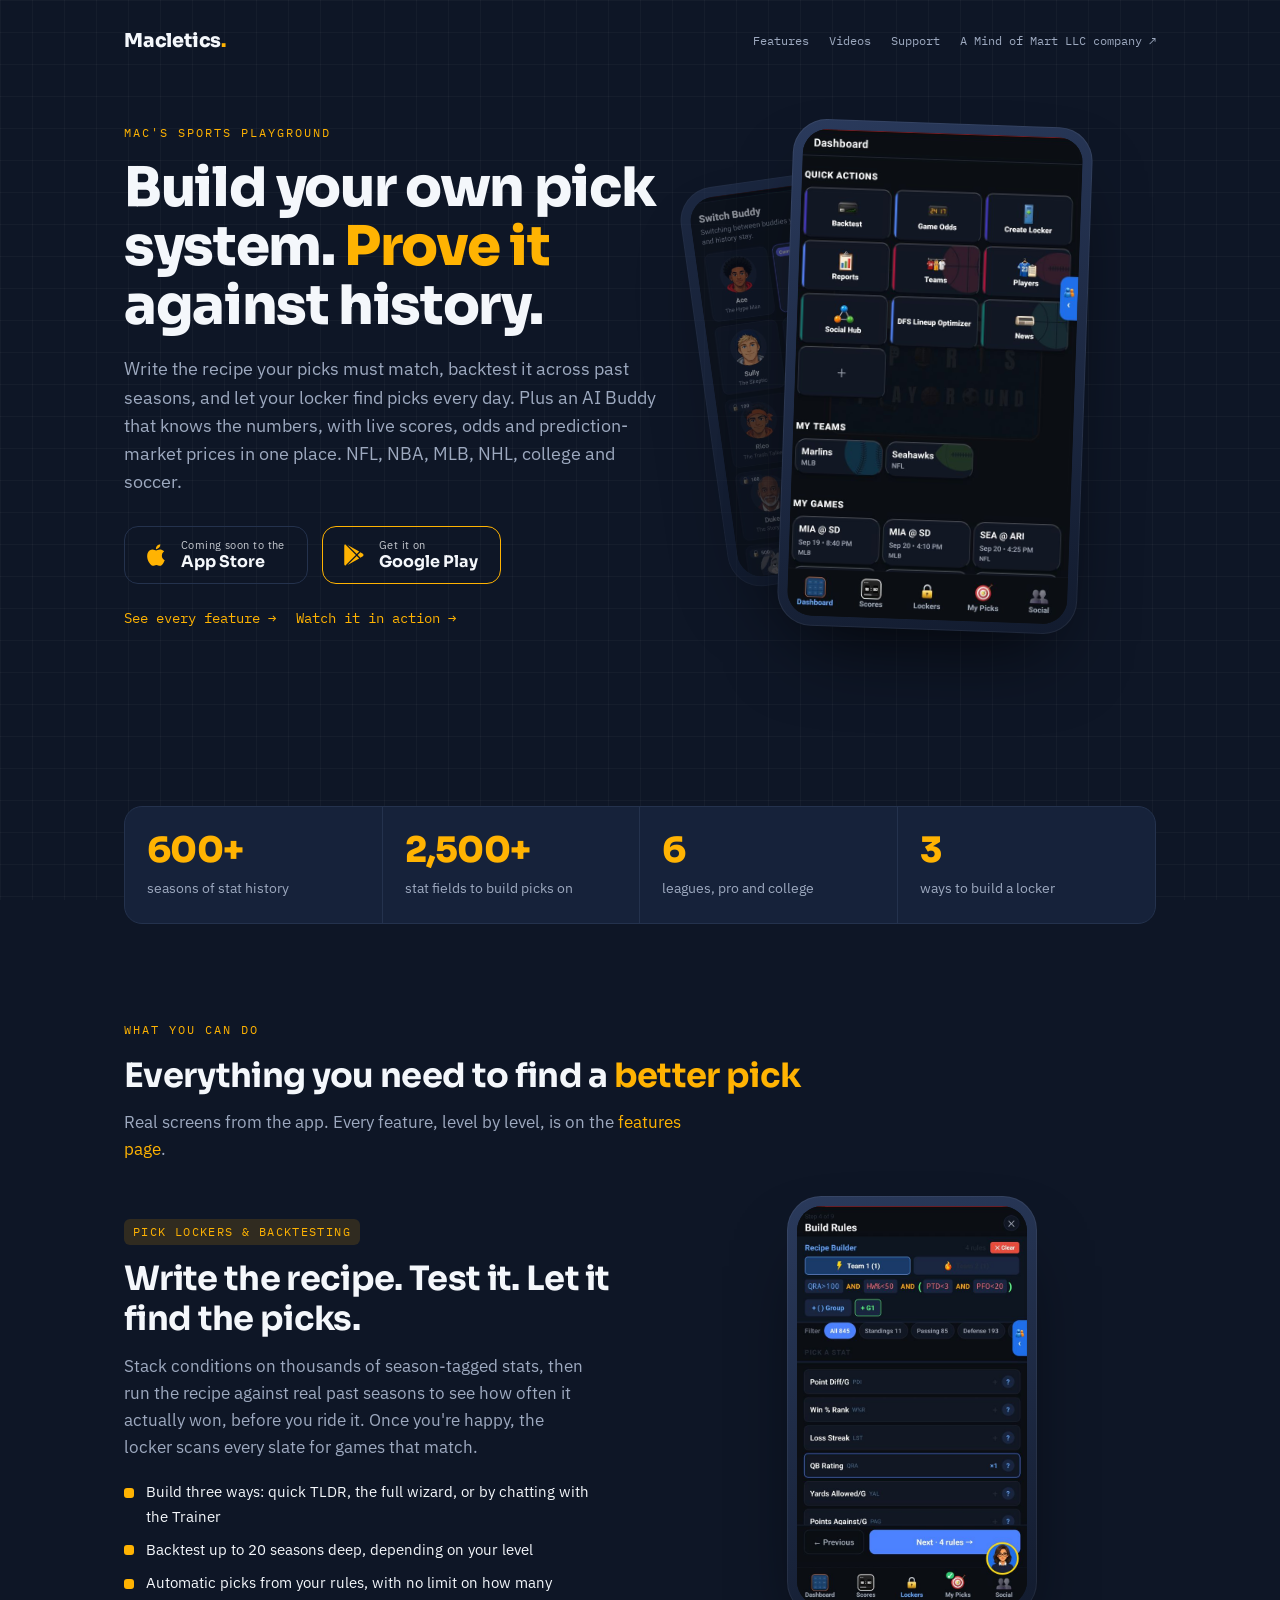
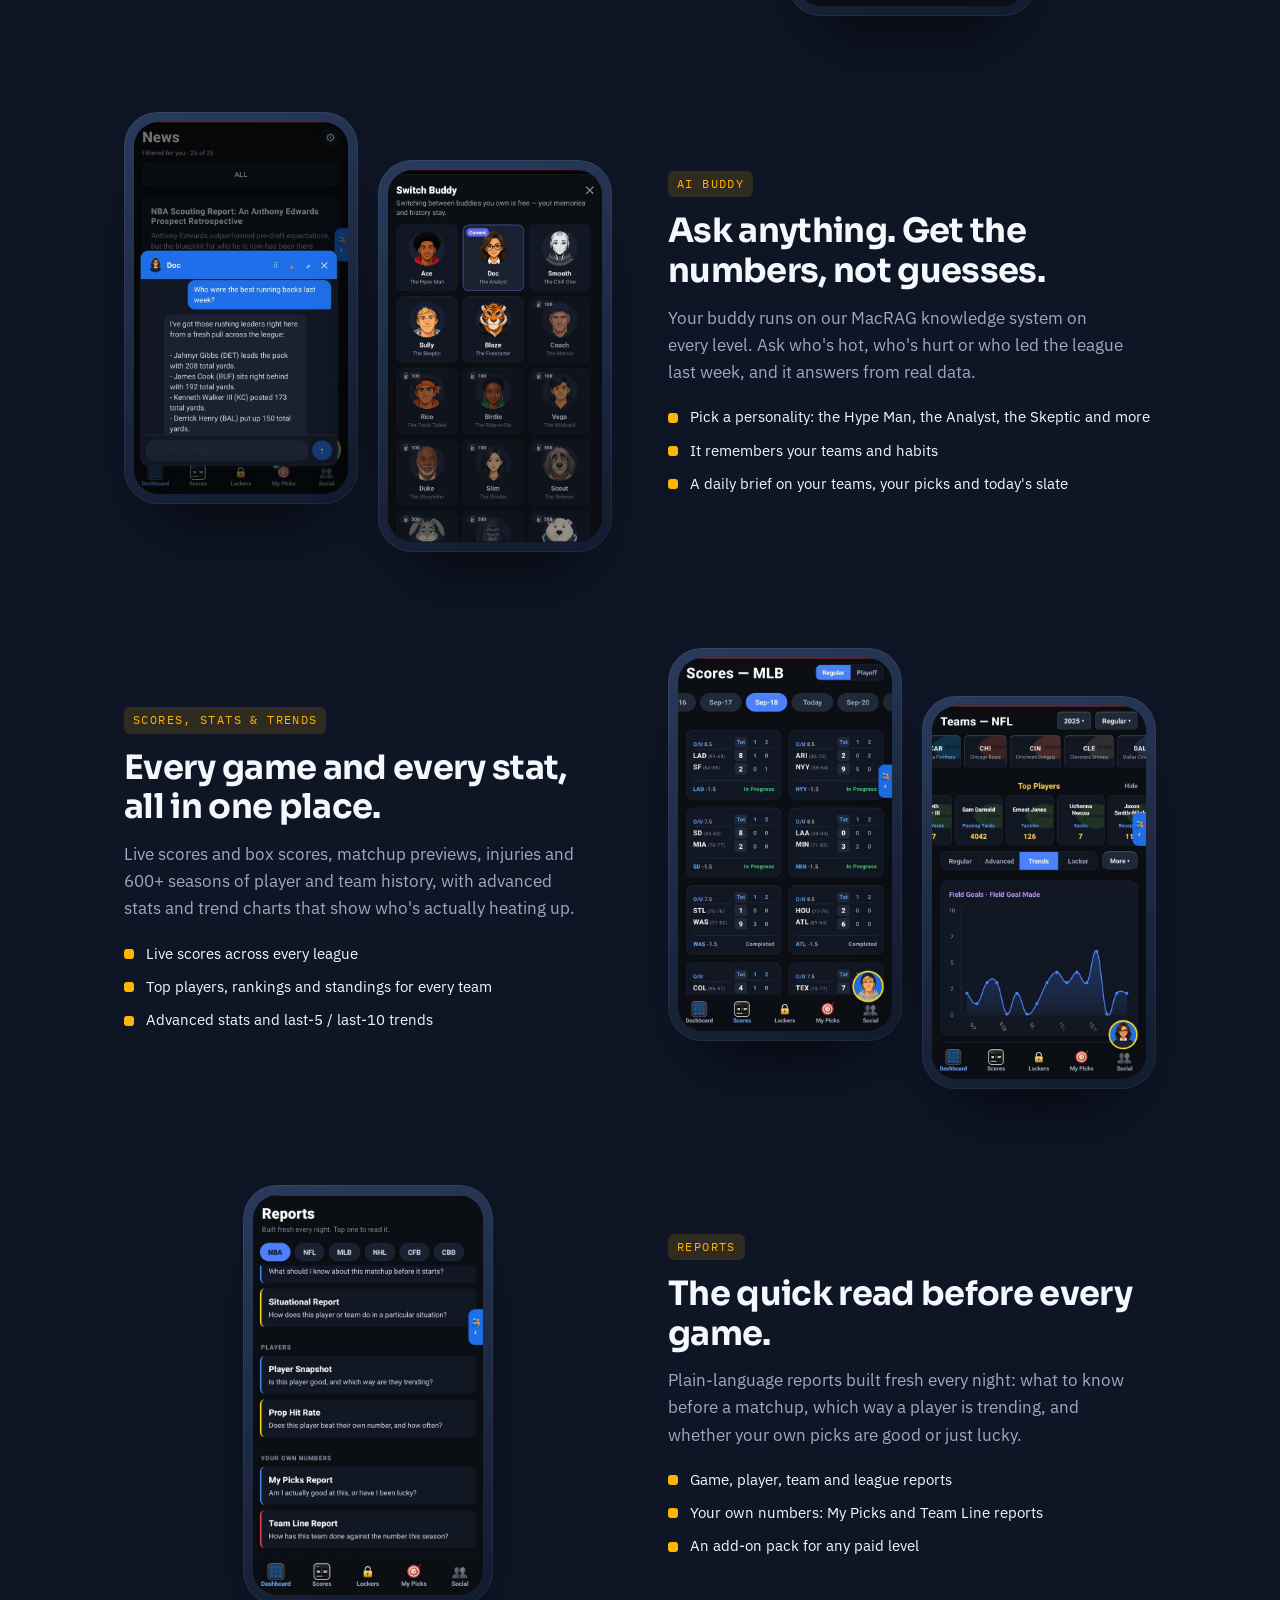
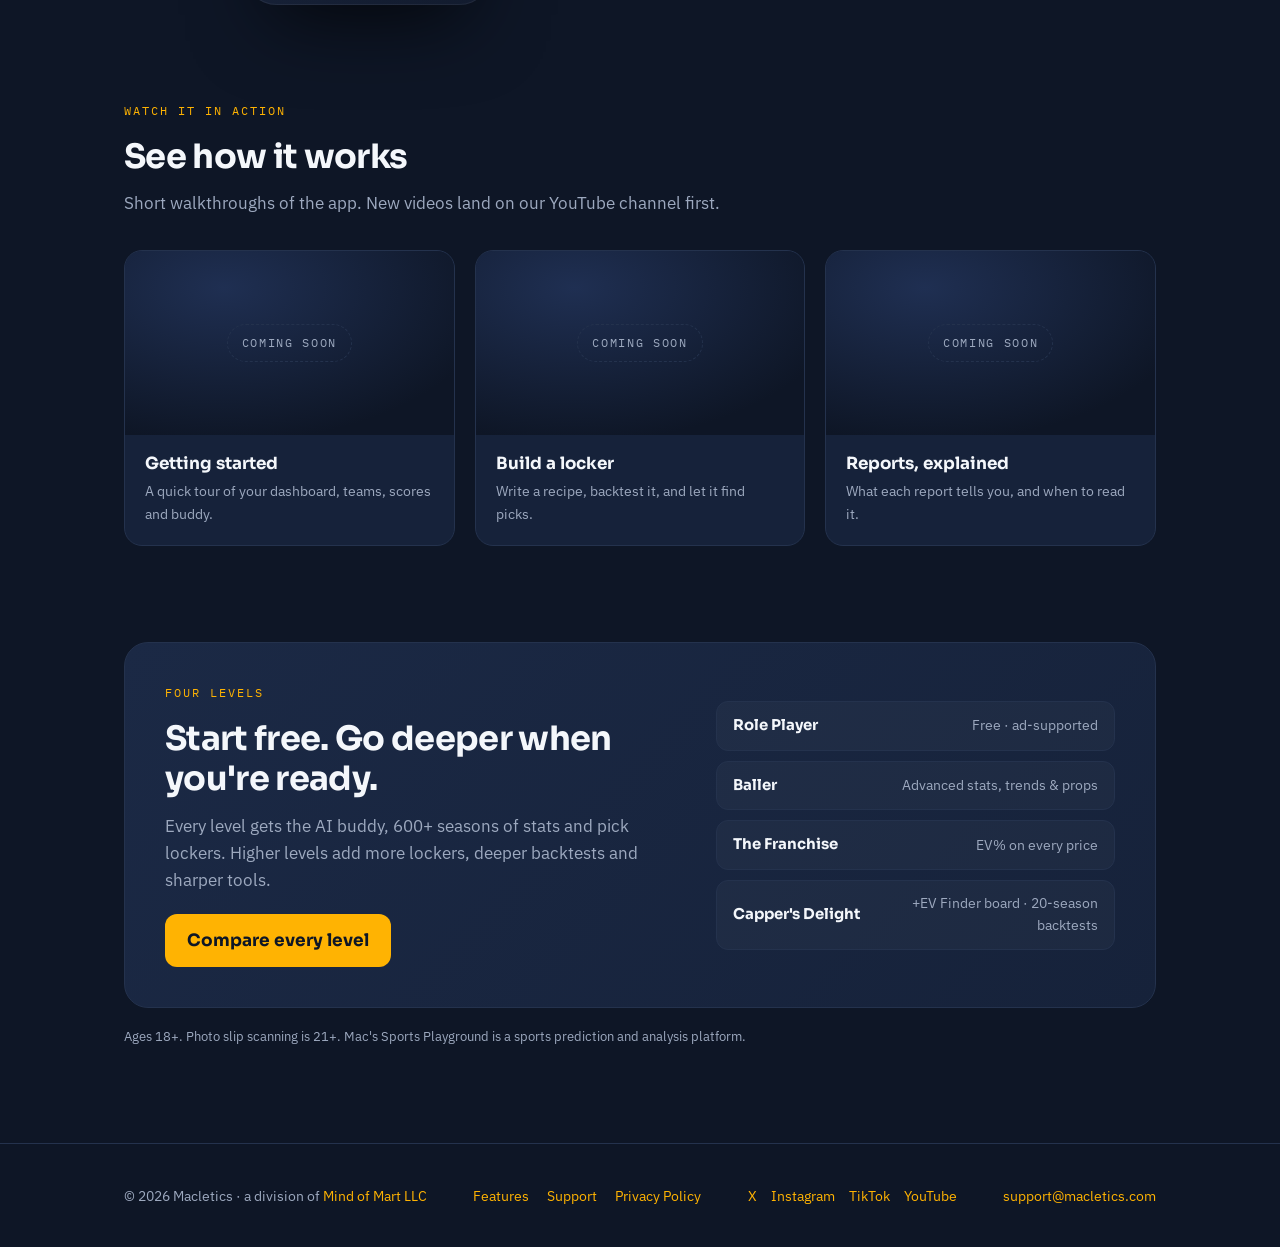
==== index.html @ 00debff4 "copy: soccer coming soon, alongside the pro and college leagues (#2) Matches the store description u" ====
<!DOCTYPE html>
<html lang="en">
<head>
<meta charset="UTF-8">
<meta name="viewport" content="width=device-width, initial-scale=1.0">
<title>Macletics — Mac's Sports Playground</title>
<meta name="description" content="Mac's Sports Playground: build your own pick systems, test them against past seasons, and talk the slate through with an AI Buddy, with live scores, odds and prediction-market prices in one app. NFL, NBA, MLB, NHL, college and soccer. Now on Google Play. iOS coming soon.">
<meta property="og:title" content="Mac's Sports Playground">
<meta property="og:description" content="Build your own pick systems, test them against past seasons, and talk the slate through with an AI Buddy.">
<meta property="og:image" content="https://macletics.com/img/app/dashboard.jpg">
<link rel="preconnect" href="https://fonts.googleapis.com">
<link rel="preconnect" href="https://fonts.gstatic.com" crossorigin>
<link href="https://fonts.googleapis.com/css2?family=Sora:wght@500;600;700;800&family=IBM+Plex+Sans:wght@400;500&family=IBM+Plex+Mono:wght@400;500;600&display=swap" rel="stylesheet">
<!--
  Copy rules: say "picks", "analysis", "prediction"; never "betting", "wager",
  "sportsbook". No prices on this site (the in-app paywall links here).
  Screenshots: /img/app/ (real-device captures 2026-09-19, status bar and
  news ticker cropped off). Videos: see the VIDEOS section comment.
-->
<style>
  :root {
    --navy: #0E1626;
    --navy-2: #16223A;
    --navy-3: #1B2945;
    --line: #24324D;
    --white: #F4F7FB;
    --muted: #9DA9BF;
    --amber: #FFB302;
    --amber-soft: rgba(255, 179, 2, 0.14);
    --cobalt: #2E5BFF;
    --win: #35D08E;
    --radius: 18px;
  }

  * { margin: 0; padding: 0; box-sizing: border-box; }
  html { scroll-behavior: smooth; }
  @media (prefers-reduced-motion: reduce) { html { scroll-behavior: auto; } }

  body {
    background: var(--navy);
    color: var(--white);
    font-family: "IBM Plex Sans", system-ui, sans-serif;
    font-size: 17px;
    line-height: 1.6;
    -webkit-font-smoothing: antialiased;
  }
  body::before {
    content: "";
    position: fixed; inset: 0;
    background-image:
      linear-gradient(rgba(255,255,255,.03) 1px, transparent 1px),
      linear-gradient(90deg, rgba(255,255,255,.03) 1px, transparent 1px);
    background-size: 32px 32px;
    pointer-events: none;
    z-index: 0;
  }
  header, main, footer { position: relative; z-index: 1; }
  .wrap { max-width: 1080px; margin: 0 auto; padding: 0 24px; }
  @media (max-width: 480px) { .wrap { padding: 0 16px; } }
  img { max-width: 100%; display: block; }

  /* ---------- Header ---------- */
  header { padding: 26px 0; }
  header .wrap { display: flex; align-items: center; justify-content: space-between; gap: 16px; flex-wrap: wrap; }
  .wordmark {
    font-family: "Sora", sans-serif; font-weight: 800; font-size: 1.2rem;
    letter-spacing: -0.01em; color: var(--white); text-decoration: none;
  }
  .wordmark .dot { color: var(--amber); }
  .nav { display: flex; gap: 20px; flex-wrap: wrap; align-items: center; }
  .nav a {
    font-family: "IBM Plex Mono", monospace; font-size: 0.78rem;
    color: var(--muted); text-decoration: none; transition: color .2s;
  }
  .nav a:hover, .nav a:focus-visible { color: var(--amber); }

  /* ---------- Type ---------- */
  .eyebrow {
    font-family: "IBM Plex Mono", monospace; font-size: 0.78rem;
    letter-spacing: 0.16em; text-transform: uppercase; color: var(--amber);
    margin-bottom: 16px;
  }
  h1 {
    font-family: "Sora", sans-serif; font-weight: 800;
    font-size: clamp(2.2rem, 5vw, 3.4rem); line-height: 1.08;
    letter-spacing: -0.025em; margin-bottom: 20px;
  }
  h1 .accent, h2 .accent { color: var(--amber); }
  h2 {
    font-family: "Sora", sans-serif; font-weight: 700;
    font-size: clamp(1.5rem, 3.2vw, 2.1rem); letter-spacing: -0.02em;
    line-height: 1.18; margin-bottom: 14px;
  }
  h3 { font-family: "Sora", sans-serif; font-weight: 700; font-size: 1.05rem; line-height: 1.3; }
  .lede { color: var(--muted); font-size: 1.1rem; max-width: 50ch; margin-bottom: 30px; }
  .section-intro { color: var(--muted); max-width: 60ch; margin-bottom: 32px; }
  section { padding-bottom: 96px; }
  a.inline { color: var(--amber); text-decoration: none; }
  a.inline:hover, a.inline:focus-visible { text-decoration: underline; }

  /* ---------- Phone frame ---------- */
  .phone {
    width: 100%; max-width: 300px; margin: 0 auto;
    border-radius: 34px; padding: 10px;
    background: linear-gradient(160deg, #2A3A5C, #121B2E);
    box-shadow: 0 40px 80px -30px rgba(0,0,0,.75), 0 0 0 1px rgba(255,255,255,.06) inset;
  }
  .phone img {
    border-radius: 25px; width: 100%; height: auto;
    aspect-ratio: 600 / 1044; object-fit: cover; object-position: top; background: #0b0f14;
  }

  /* ---------- Hero ---------- */
  .hero .wrap {
    display: grid; grid-template-columns: 1.1fr 0.9fr; gap: 48px;
    align-items: center; padding-top: 40px; padding-bottom: 80px;
  }
  .hero-shots { position: relative; display: flex; justify-content: center; }
  .hero-shots .phone { transform: rotate(2deg); position: relative; z-index: 2; }
  .hero-shots .phone.back {
    position: absolute; z-index: 1; max-width: 240px; left: -10px; top: 50px;
    transform: rotate(-8deg); opacity: .5;
  }
  .stores { display: flex; gap: 14px; flex-wrap: wrap; }
  .store-btn {
    display: inline-flex; align-items: center; gap: 12px;
    color: var(--white); text-decoration: none;
    padding: 12px 22px 12px 18px; border-radius: 14px;
    border: 1.5px solid var(--line); cursor: default;
  }
  .store-btn svg { width: 26px; height: 26px; flex-shrink: 0; color: var(--amber); }
  .store-btn .txt { display: flex; flex-direction: column; line-height: 1.2; text-align: left; }
  .store-btn .small { font-size: 0.68rem; opacity: .8; letter-spacing: .04em; }
  .store-btn .big { font-family: "Sora", sans-serif; font-weight: 700; font-size: 1rem; }
  a.store-btn.live { cursor: pointer; border-color: var(--amber); }
  a.store-btn.live:hover, a.store-btn.live:focus-visible { background: var(--navy-2); }
  .social { display: flex; flex-wrap: wrap; gap: 14px; }
  .cta-row { display: flex; flex-wrap: wrap; gap: 20px; align-items: center; margin-top: 22px; }
  .link-cta { color: var(--amber); text-decoration: none; font-family: "IBM Plex Mono", monospace; font-size: 0.9rem; }
  .link-cta:hover, .link-cta:focus-visible { text-decoration: underline; }

  /* ---------- Stats strip ---------- */
  .stats {
    display: grid; grid-template-columns: repeat(4, 1fr);
    border: 1px solid var(--line); border-radius: var(--radius);
    background: var(--navy-2); overflow: hidden;
  }
  .stat { padding: 24px 22px; border-right: 1px solid var(--line); }
  .stat:last-child { border-right: 0; }
  .stat .n {
    font-family: "Sora", sans-serif; font-weight: 800; font-size: clamp(1.6rem, 3.4vw, 2.2rem);
    color: var(--amber); letter-spacing: -0.02em; line-height: 1.1;
  }
  .stat .l { color: var(--muted); font-size: 0.9rem; margin-top: 6px; }

  /* ---------- Feature rows ---------- */
  .row {
    display: grid; grid-template-columns: 1fr 1fr; gap: 56px; align-items: center;
    margin-bottom: 96px;
  }
  .row:last-child { margin-bottom: 0; }
  .row.flip .copy { order: 2; }
  .copy .tag {
    display: inline-block; font-family: "IBM Plex Mono", monospace; font-size: 0.72rem;
    letter-spacing: .12em; text-transform: uppercase; color: var(--amber);
    background: var(--amber-soft); border-radius: 6px; padding: 4px 9px; margin-bottom: 14px;
  }
  .copy p { color: var(--muted); margin-bottom: 18px; max-width: 46ch; }
  .copy ul { list-style: none; display: flex; flex-direction: column; gap: 9px; }
  .copy li { color: var(--white); font-size: 0.95rem; padding-left: 22px; position: relative; }
  .copy li::before {
    content: ""; position: absolute; left: 0; top: .55em;
    width: 10px; height: 10px; border-radius: 3px; background: var(--amber);
  }
  .shots { display: flex; gap: 20px; justify-content: center; align-items: flex-start; }
  .shots .phone { max-width: 250px; margin: 0; }
  .shots .phone:nth-child(2) { margin-top: 48px; }

  /* ---------- Videos ---------- */
  .videos { display: grid; grid-template-columns: repeat(3, 1fr); gap: 20px; }
  .video {
    background: var(--navy-2); border: 1px solid var(--line);
    border-radius: var(--radius); overflow: hidden; display: flex; flex-direction: column;
  }
  .video .frame {
    position: relative; aspect-ratio: 16 / 9;
    background: radial-gradient(120% 120% at 30% 20%, #1F2F52 0%, #0E1626 70%);
    display: flex; align-items: center; justify-content: center;
  }
  .video .frame iframe { position: absolute; inset: 0; width: 100%; height: 100%; border: 0; }
  .video .play {
    position: absolute; inset: 0; border: 0; padding: 0; background: transparent; cursor: pointer;
    display: flex; align-items: center; justify-content: center;
  }
  .video .play img { position: absolute; inset: 0; width: 100%; height: 100%; object-fit: cover; }
  .video .play .btn {
    position: relative; width: 64px; height: 64px; border-radius: 50%;
    background: var(--amber); display: flex; align-items: center; justify-content: center;
    box-shadow: 0 10px 30px rgba(0,0,0,.5); transition: transform .18s;
  }
  .video .play:hover .btn, .video .play:focus-visible .btn { transform: scale(1.08); }
  .video .play .btn::after {
    content: ""; margin-left: 5px;
    border-left: 20px solid var(--navy); border-top: 12px solid transparent; border-bottom: 12px solid transparent;
  }
  .video .soon {
    font-family: "IBM Plex Mono", monospace; font-size: 0.75rem; letter-spacing: .14em;
    text-transform: uppercase; color: var(--muted);
    border: 1px dashed var(--line); border-radius: 999px; padding: 8px 14px;
  }
  .video .meta { padding: 18px 20px 20px; }
  .video .meta p { color: var(--muted); font-size: 0.9rem; margin-top: 4px; }

  /* ---------- Levels teaser ---------- */
  .levels-cta {
    background: linear-gradient(135deg, var(--navy-3), var(--navy-2));
    border: 1px solid var(--line); border-radius: 24px; padding: 40px;
    display: grid; grid-template-columns: 1.3fr 1fr; gap: 32px; align-items: center;
  }
  .level-list { display: flex; flex-direction: column; gap: 10px; }
  .level-pill {
    display: flex; justify-content: space-between; align-items: center; gap: 12px;
    background: rgba(255,255,255,.03); border: 1px solid var(--line);
    border-radius: 12px; padding: 12px 16px; font-size: 0.93rem;
  }
  .level-pill b { font-family: "Sora", sans-serif; white-space: nowrap; }
  .level-pill span { color: var(--muted); font-size: 0.85rem; text-align: right; }
  .button {
    display: inline-block; background: var(--amber); color: var(--navy);
    font-family: "Sora", sans-serif; font-weight: 700; text-decoration: none;
    padding: 13px 22px; border-radius: 12px; margin-top: 8px;
    transition: transform .18s, filter .18s;
  }
  .button:hover, .button:focus-visible { transform: translateY(-2px); filter: brightness(1.06); }
  .fine { color: var(--muted); font-size: 0.82rem; margin-top: 18px; }

  /* ---------- Footer ---------- */
  footer { border-top: 1px solid var(--line); padding: 40px 0; }
  footer .wrap {
    display: flex; align-items: center; justify-content: space-between;
    flex-wrap: wrap; gap: 12px; color: var(--muted); font-size: 0.9rem;
  }
  footer a { color: var(--amber); text-decoration: none; }
  footer a:hover, footer a:focus-visible { text-decoration: underline; }
  footer .links { display: flex; gap: 18px; flex-wrap: wrap; }

  /* ---------- Responsive ---------- */
  @media (max-width: 900px) {
    .hero .wrap { grid-template-columns: 1fr; padding-top: 20px; padding-bottom: 64px; }
    .hero-shots .phone.back { display: none; }
    .hero-shots .phone { transform: none; max-width: 260px; }
    .stats { grid-template-columns: repeat(2, 1fr); }
    .stat:nth-child(2) { border-right: 0; }
    .stat:nth-child(-n+2) { border-bottom: 1px solid var(--line); }
    .row, .row.flip { grid-template-columns: 1fr; gap: 32px; margin-bottom: 80px; }
    .row.flip .copy { order: 0; }
    .videos { grid-template-columns: 1fr; }
    .levels-cta { grid-template-columns: 1fr; padding: 28px 22px; }
  }
  @media (max-width: 560px) {
    .shots .phone:nth-child(2) { display: none; }
    .shots .phone { max-width: 250px; }
  }

  :focus-visible { outline: 3px solid var(--amber); outline-offset: 3px; }
</style>
</head>
<body>

<header>
  <div class="wrap">
    <a class="wordmark" href="/">Macletics<span class="dot">.</span></a>
    <nav class="nav" aria-label="Site">
      <a href="/playground/features/">Features</a>
      <a href="#videos">Videos</a>
      <a href="/support.html">Support</a>
      <a href="https://mindofmart.com">A Mind of Mart LLC company ↗</a>
    </nav>
  </div>
</header>

<main>
  <!-- ============ HERO ============ -->
  <section class="hero">
    <div class="wrap">
      <div>
        <p class="eyebrow">Mac's Sports Playground</p>
        <h1>Build your own pick system. <span class="accent">Prove it</span> against history.</h1>
        <p class="lede">
          Write the recipe your picks must match, backtest it across past seasons,
          and let your locker find picks every day. Plus an AI Buddy that
          knows the numbers, with live scores, odds and prediction-market prices
          in one place. NFL, NBA, MLB, NHL, college and soccer.
        </p>
        <div class="stores">
          <!-- Google Play is live. When the App Store listing ships, turn the App Store button into an <a> like the Google Play one. -->
          <span class="store-btn" aria-label="Coming soon to the App Store">
            <svg viewBox="0 0 24 24" fill="currentColor" aria-hidden="true"><path d="M18.71 19.5c-.83 1.24-1.71 2.45-3.05 2.47-1.34.03-1.77-.79-3.29-.79-1.53 0-2 .77-3.27.82-1.31.05-2.3-1.32-3.14-2.53C4.25 17 2.94 12.45 4.7 9.39c.87-1.52 2.43-2.48 4.12-2.51 1.28-.02 2.5.87 3.29.87.78 0 2.26-1.07 3.81-.91.65.03 2.47.26 3.64 1.98-.09.06-2.17 1.28-2.15 3.81.03 3.02 2.65 4.03 2.68 4.04-.03.07-.42 1.44-1.38 2.83M13 3.5c.73-.83 1.94-1.46 2.94-1.5.13 1.17-.34 2.35-1.04 3.19-.69.85-1.83 1.51-2.95 1.42-.15-1.15.41-2.35 1.05-3.11z"/></svg>
            <span class="txt"><span class="small">Coming soon to the</span><span class="big">App Store</span></span>
          </span>
          <a class="store-btn live" href="https://play.google.com/store/apps/details?id=com.macletics.sportsbuddy" aria-label="Get it on Google Play" rel="noopener">
            <svg viewBox="0 0 24 24" fill="currentColor" aria-hidden="true"><path d="M3 20.5v-17c0-.59.34-1.11.84-1.35L13.69 12l-9.85 9.85c-.5-.25-.84-.76-.84-1.35m13.81-5.38L6.05 21.34l8.49-8.49 2.27 2.27m3.35-4.31c.34.27.59.68.59 1.19s-.22.9-.57 1.18l-2.29 1.32-2.5-2.5 2.5-2.5 2.27 1.31M6.05 2.66l10.76 6.22-2.27 2.27-8.49-8.49z"/></svg>
            <span class="txt"><span class="small">Get it on</span><span class="big">Google Play</span></span>
          </a>
        </div>
        <div class="cta-row">
          <a class="link-cta" href="/playground/features/">See every feature →</a>
          <a class="link-cta" href="#videos">Watch it in action →</a>
        </div>
      </div>
      <div class="hero-shots">
        <div class="phone back" aria-hidden="true"><img src="/img/app/buddy-roster.jpg" alt="" width="600" height="1044"></div>
        <div class="phone"><img src="/img/app/dashboard.jpg" alt="The Mac's Sports Playground dashboard with quick actions, your teams and your games" width="600" height="1044"></div>
      </div>
    </div>
  </section>

  <!-- ============ STATS ============ -->
  <section>
    <div class="wrap">
      <div class="stats">
        <div class="stat"><div class="n">600+</div><div class="l">seasons of stat history</div></div>
        <div class="stat"><div class="n">2,500+</div><div class="l">stat fields to build picks on</div></div>
        <div class="stat"><div class="n">6</div><div class="l">leagues, pro and college</div></div>
        <div class="stat"><div class="n">3</div><div class="l">ways to build a locker</div></div>
      </div>
    </div>
  </section>

  <!-- ============ FEATURE ROWS ============ -->
  <section id="features">
    <div class="wrap">
      <p class="eyebrow">What you can do</p>
      <h2>Everything you need to find a <span class="accent">better pick</span></h2>
      <p class="section-intro">Real screens from the app. Every feature, level by level, is on the <a class="inline" href="/playground/features/">features page</a>.</p>

      <div class="row">
        <div class="copy">
          <span class="tag">Pick lockers &amp; backtesting</span>
          <h2>Write the recipe. Test it. Let it find the picks.</h2>
          <p>Stack conditions on thousands of season-tagged stats, then run the recipe against real past seasons to see how often it actually won, before you ride it. Once you're happy, the locker scans every slate for games that match.</p>
          <ul>
            <li>Build three ways: quick TLDR, the full wizard, or by chatting with the Trainer</li>
            <li>Backtest up to 20 seasons deep, depending on your level</li>
            <li>Automatic picks from your rules, with no limit on how many</li>
          </ul>
        </div>
        <div class="shots">
          <div class="phone"><img src="/img/app/build-rules.jpg" alt="The recipe builder with rules and a stat picker" width="600" height="1044" loading="lazy"></div>
        </div>
      </div>

      <div class="row flip">
        <div class="copy">
          <span class="tag">AI Buddy</span>
          <h2>Ask anything. Get the numbers, not guesses.</h2>
          <p>Your buddy runs on our MacRAG knowledge system on every level. Ask who's hot, who's hurt or who led the league last week, and it answers from real data.</p>
          <ul>
            <li>Pick a personality: the Hype Man, the Analyst, the Skeptic and more</li>
            <li>It remembers your teams and habits</li>
            <li>A daily brief on your teams, your picks and today's slate</li>
          </ul>
        </div>
        <div class="shots">
          <div class="phone"><img src="/img/app/buddy-chat.jpg" alt="Doc the buddy listing last week's top running backs" width="600" height="1044" loading="lazy"></div>
          <div class="phone"><img src="/img/app/buddy-roster.jpg" alt="The buddy roster: Ace, Doc, Smooth, Sully, Blaze and more" width="600" height="1044" loading="lazy"></div>
        </div>
      </div>

      <div class="row">
        <div class="copy">
          <span class="tag">Scores, stats &amp; trends</span>
          <h2>Every game and every stat, all in one place.</h2>
          <p>Live scores and box scores, matchup previews, injuries and 600+ seasons of player and team history, with advanced stats and trend charts that show who's actually heating up.</p>
          <ul>
            <li>Live scores across every league</li>
            <li>Top players, rankings and standings for every team</li>
            <li>Advanced stats and last-5 / last-10 trends</li>
          </ul>
        </div>
        <div class="shots">
          <div class="phone"><img src="/img/app/scores.jpg" alt="The MLB scores board with in-progress and completed games" width="600" height="1044" loading="lazy"></div>
          <div class="phone"><img src="/img/app/team-trends.jpg" alt="A team trends chart with top players" width="600" height="1044" loading="lazy"></div>
        </div>
      </div>

      <div class="row flip">
        <div class="copy">
          <span class="tag">Reports</span>
          <h2>The quick read before every game.</h2>
          <p>Plain-language reports built fresh every night: what to know before a matchup, which way a player is trending, and whether your own picks are good or just lucky.</p>
          <ul>
            <li>Game, player, team and league reports</li>
            <li>Your own numbers: My Picks and Team Line reports</li>
            <li>An add-on pack for any paid level</li>
          </ul>
        </div>
        <div class="shots">
          <div class="phone"><img src="/img/app/reports.jpg" alt="The reports list: situational report, player snapshot, prop hit rate and my picks report" width="600" height="1044" loading="lazy"></div>
        </div>
      </div>
    </div>
  </section>

  <!-- ============ VIDEOS ============
       To publish a video, paste its YouTube id (the 11 characters after
       "watch?v=") into data-youtube-id. An empty id shows the "Coming soon"
       card. The player loads from youtube-nocookie.com only after a click. -->
  <section id="videos">
    <div class="wrap">
      <p class="eyebrow">Watch it in action</p>
      <h2>See how it works</h2>
      <p class="section-intro">Short walkthroughs of the app. New videos land on our YouTube channel first.</p>
      <div class="videos">
        <article class="video" data-youtube-id="">
          <div class="frame"><span class="soon">Coming soon</span></div>
          <div class="meta"><h3>Getting started</h3><p>A quick tour of your dashboard, teams, scores and buddy.</p></div>
        </article>
        <article class="video" data-youtube-id="">
          <div class="frame"><span class="soon">Coming soon</span></div>
          <div class="meta"><h3>Build a locker</h3><p>Write a recipe, backtest it, and let it find picks.</p></div>
        </article>
        <article class="video" data-youtube-id="">
          <div class="frame"><span class="soon">Coming soon</span></div>
          <div class="meta"><h3>Reports, explained</h3><p>What each report tells you, and when to read it.</p></div>
        </article>
      </div>
    </div>
  </section>

  <!-- ============ LEVELS ============ -->
  <section>
    <div class="wrap">
      <div class="levels-cta">
        <div>
          <p class="eyebrow">Four levels</p>
          <h2>Start free. Go deeper when you're ready.</h2>
          <p class="section-intro" style="margin-bottom:12px">Every level gets the AI buddy, 600+ seasons of stats and pick lockers. Higher levels add more lockers, deeper backtests and sharper tools.</p>
          <a class="button" href="/playground/features/#compare">Compare every level</a>
        </div>
        <div class="level-list">
          <div class="level-pill"><b>Role Player</b><span>Free · ad-supported</span></div>
          <div class="level-pill"><b>Baller</b><span>Advanced stats, trends &amp; props</span></div>
          <div class="level-pill"><b>The Franchise</b><span>EV% on every price</span></div>
          <div class="level-pill"><b>Capper's Delight</b><span>+EV Finder board · 20-season backtests</span></div>
        </div>
      </div>
      <p class="fine">Ages 18+. Photo slip scanning is 21+. Mac's Sports Playground is a sports prediction and analysis platform.</p>
    </div>
  </section>
</main>

<footer>
  <div class="wrap">
    <span>© 2026 Macletics · a division of <a href="https://mindofmart.com">Mind of Mart LLC</a></span>
    <span class="links">
      <a href="/playground/features/">Features</a>
      <a href="/support.html">Support</a>
      <a href="/privacy.html">Privacy Policy</a>
    </span>
    <span class="social">
      <a href="https://x.com/MacSportsPlay" rel="noopener">X</a>
      <a href="https://instagram.com/macssportsplayground" rel="noopener">Instagram</a>
      <a href="https://tiktok.com/@macssportsplayground" rel="noopener">TikTok</a>
      <a href="https://www.youtube.com/@MacsSportsPlayground" rel="noopener">YouTube</a>
    </span>
    <span><a href="mailto:support@macletics.com">support@macletics.com</a></span>
  </div>
</footer>

<script>
  // Video cards: a card with a valid data-youtube-id shows the YouTube
  // thumbnail and a play button; the privacy-enhanced player loads on click.
  document.querySelectorAll('.video[data-youtube-id]').forEach(function (card) {
    var id = (card.getAttribute('data-youtube-id') || '').trim();
    if (!/^[A-Za-z0-9_-]{11}$/.test(id)) return; // no id yet: keep "Coming soon"
    var h3 = card.querySelector('h3');
    var title = h3 ? h3.textContent : 'Video';
    var frame = card.querySelector('.frame');
    frame.innerHTML = '';
    var btn = document.createElement('button');
    btn.className = 'play';
    btn.setAttribute('aria-label', 'Play: ' + title);
    var img = document.createElement('img');
    img.src = 'https://i.ytimg.com/vi/' + id + '/hqdefault.jpg';
    img.alt = '';
    img.loading = 'lazy';
    var dot = document.createElement('span');
    dot.className = 'btn';
    btn.appendChild(img);
    btn.appendChild(dot);
    btn.addEventListener('click', function () {
      var f = document.createElement('iframe');
      f.src = 'https://www.youtube-nocookie.com/embed/' + id + '?autoplay=1&rel=0';
      f.title = title;
      f.allow = 'accelerometer; autoplay; clipboard-write; encrypted-media; gyroscope; picture-in-picture';
      f.allowFullscreen = true;
      frame.innerHTML = '';
      frame.appendChild(f);
    });
    frame.appendChild(btn);
  });
</script>

</body>
</html>
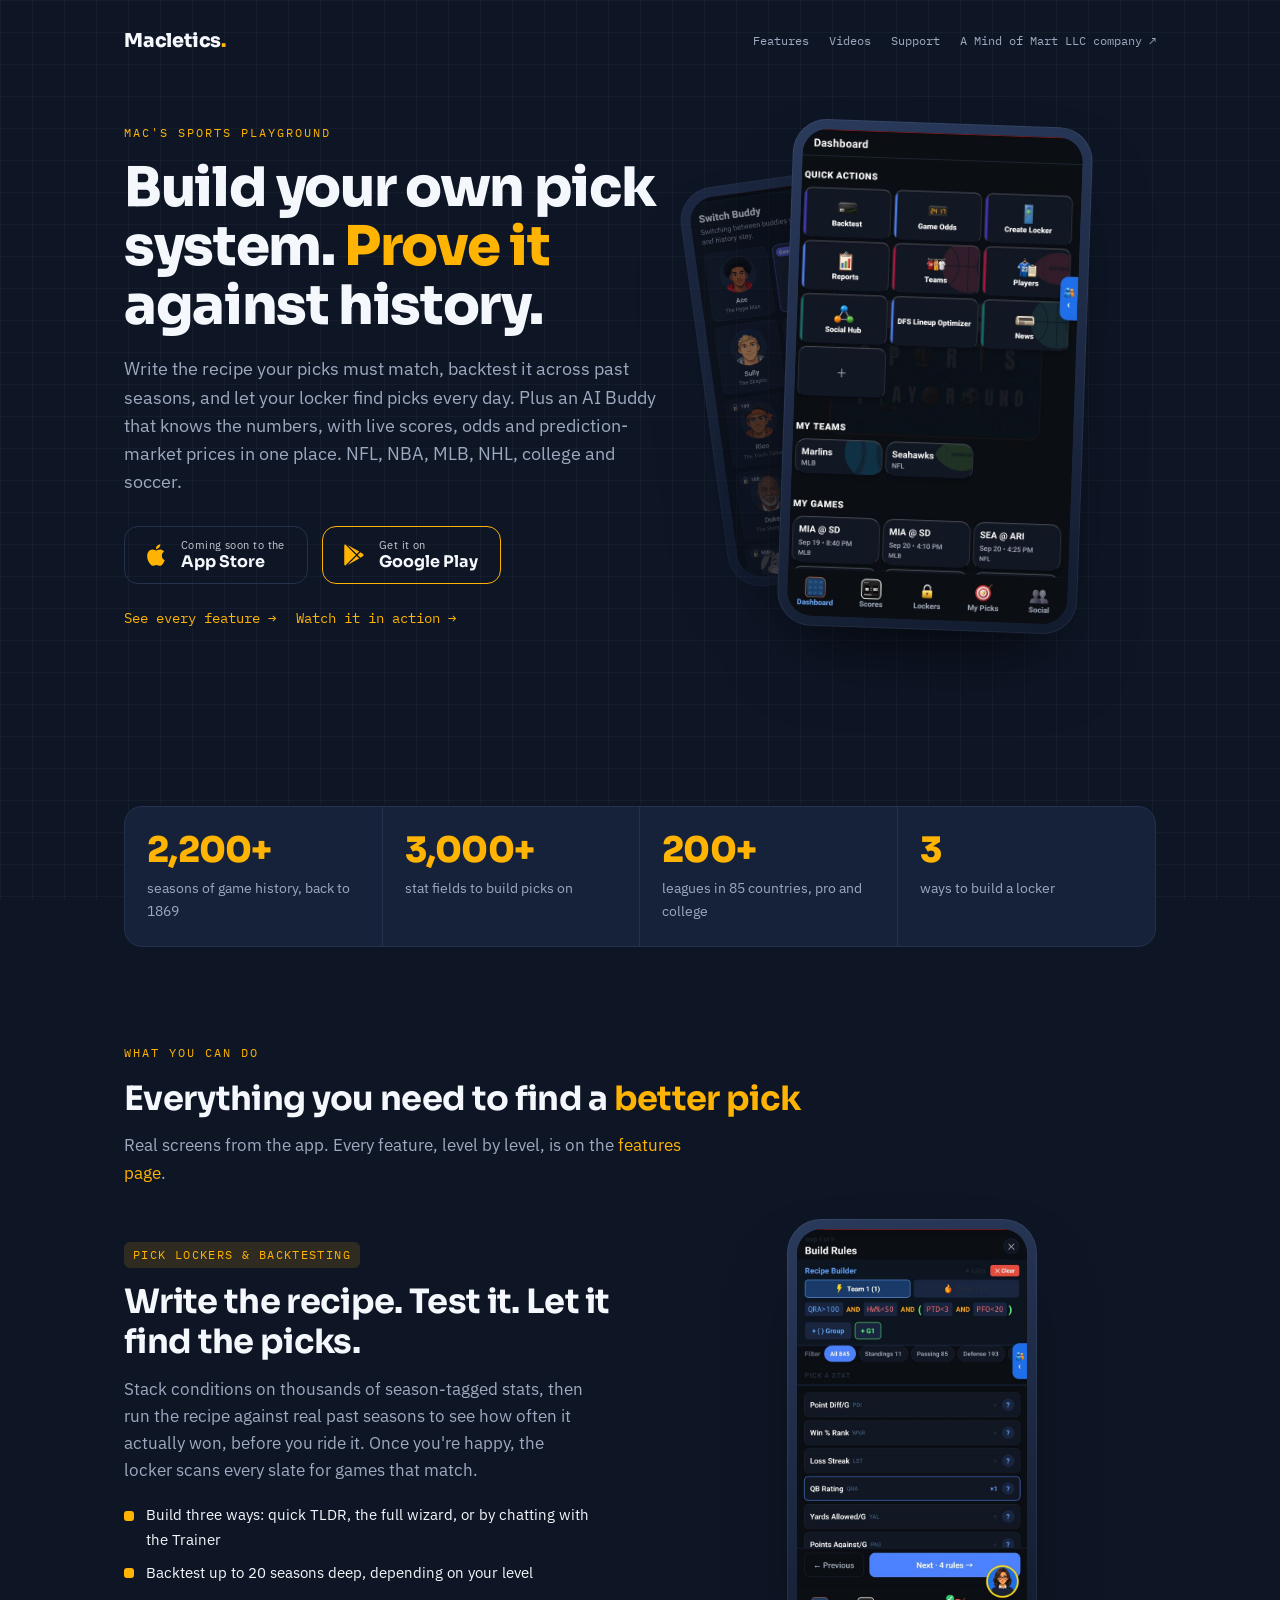
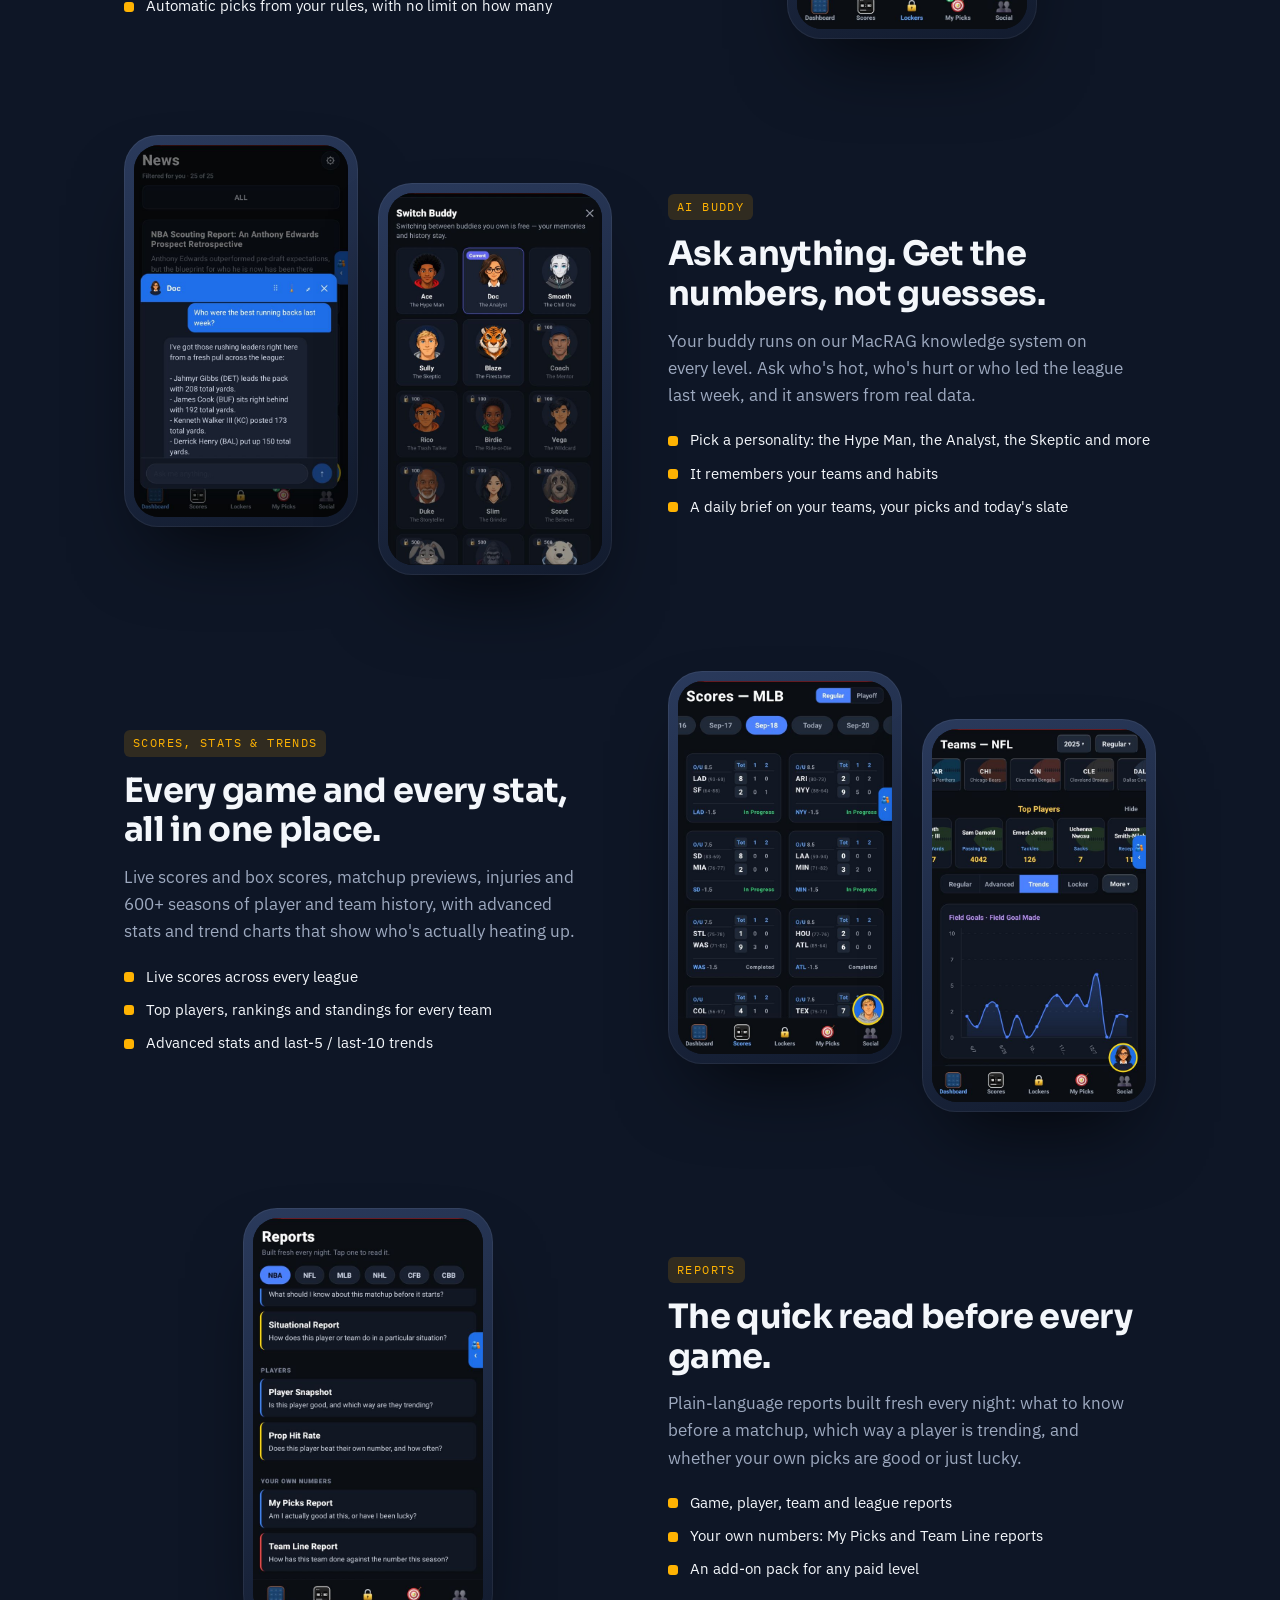
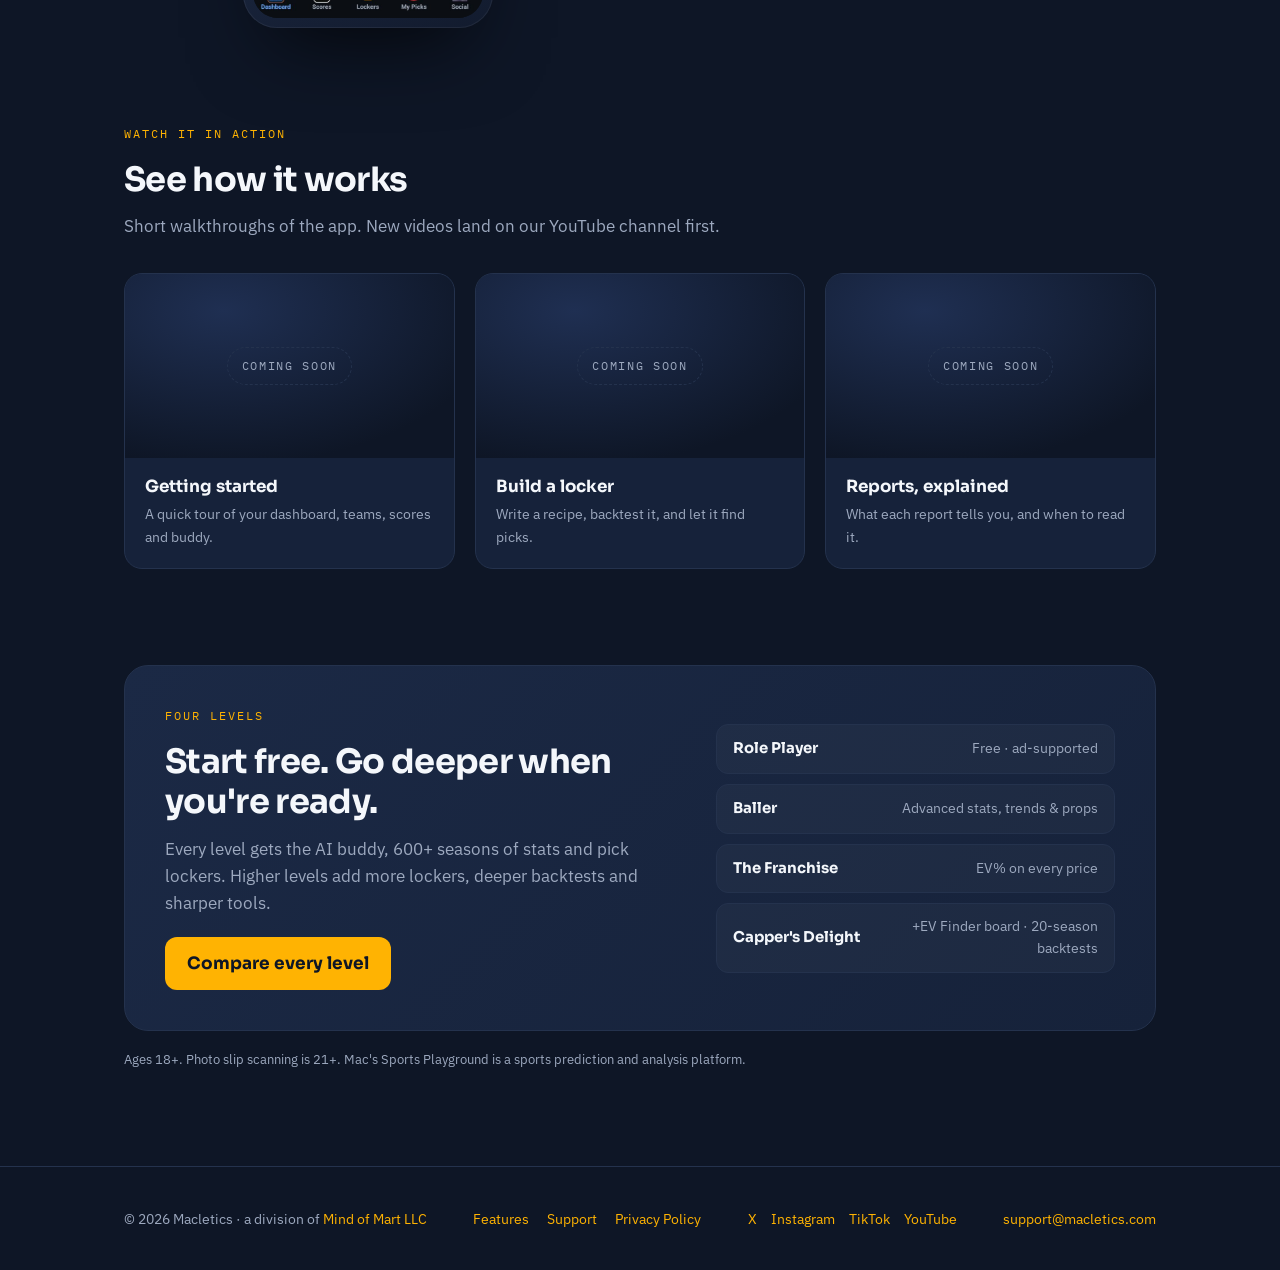
==== commit 3e013fde: "copy: stats block counts the whole catalog, not the six US leagues Numbers from the league-capabilit" ====
--- a/index.html
+++ b/index.html
@@ -319,9 +319,9 @@
   <section>
     <div class="wrap">
       <div class="stats">
-        <div class="stat"><div class="n">600+</div><div class="l">seasons of stat history</div></div>
-        <div class="stat"><div class="n">2,500+</div><div class="l">stat fields to build picks on</div></div>
-        <div class="stat"><div class="n">6</div><div class="l">leagues, pro and college</div></div>
+        <div class="stat"><div class="n">2,200+</div><div class="l">seasons of game history, back to 1869</div></div>
+        <div class="stat"><div class="n">3,000+</div><div class="l">stat fields to build picks on</div></div>
+        <div class="stat"><div class="n">200+</div><div class="l">leagues in 85 countries, pro and college</div></div>
         <div class="stat"><div class="n">3</div><div class="l">ways to build a locker</div></div>
       </div>
     </div>
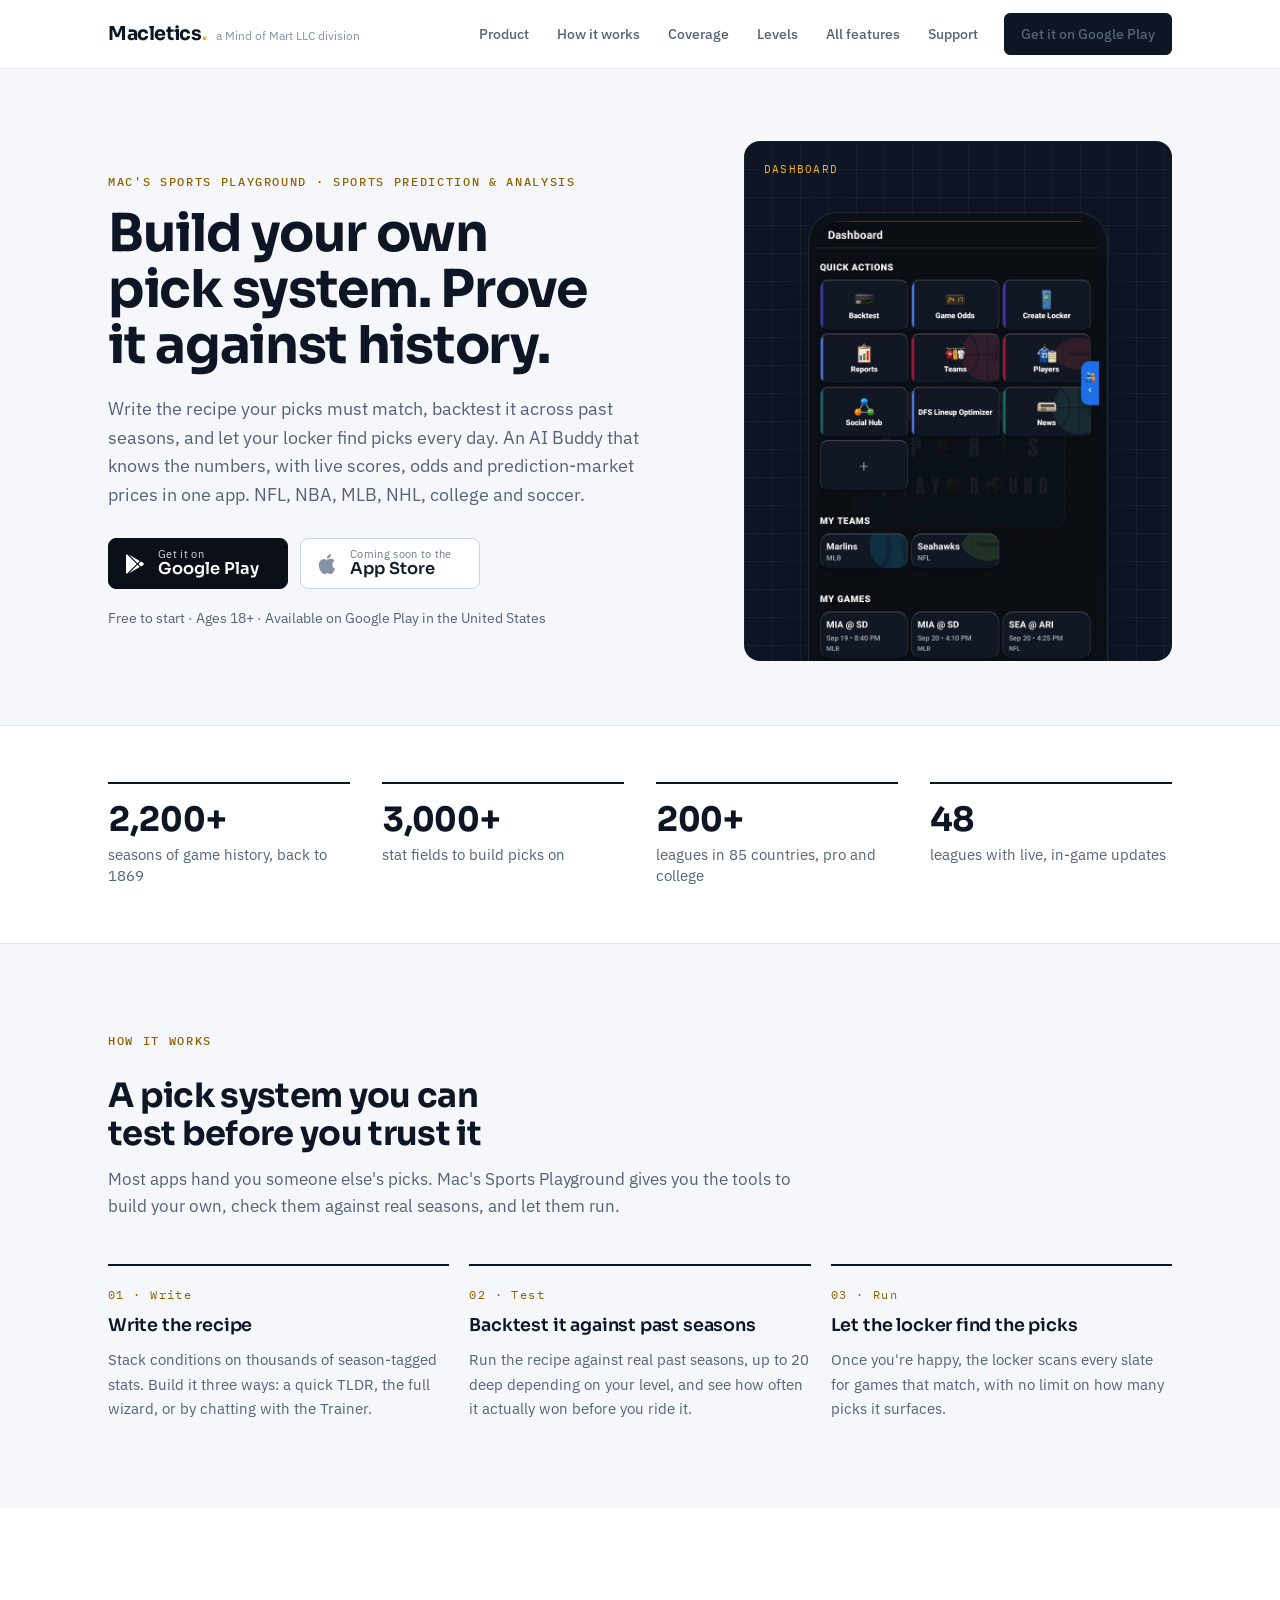
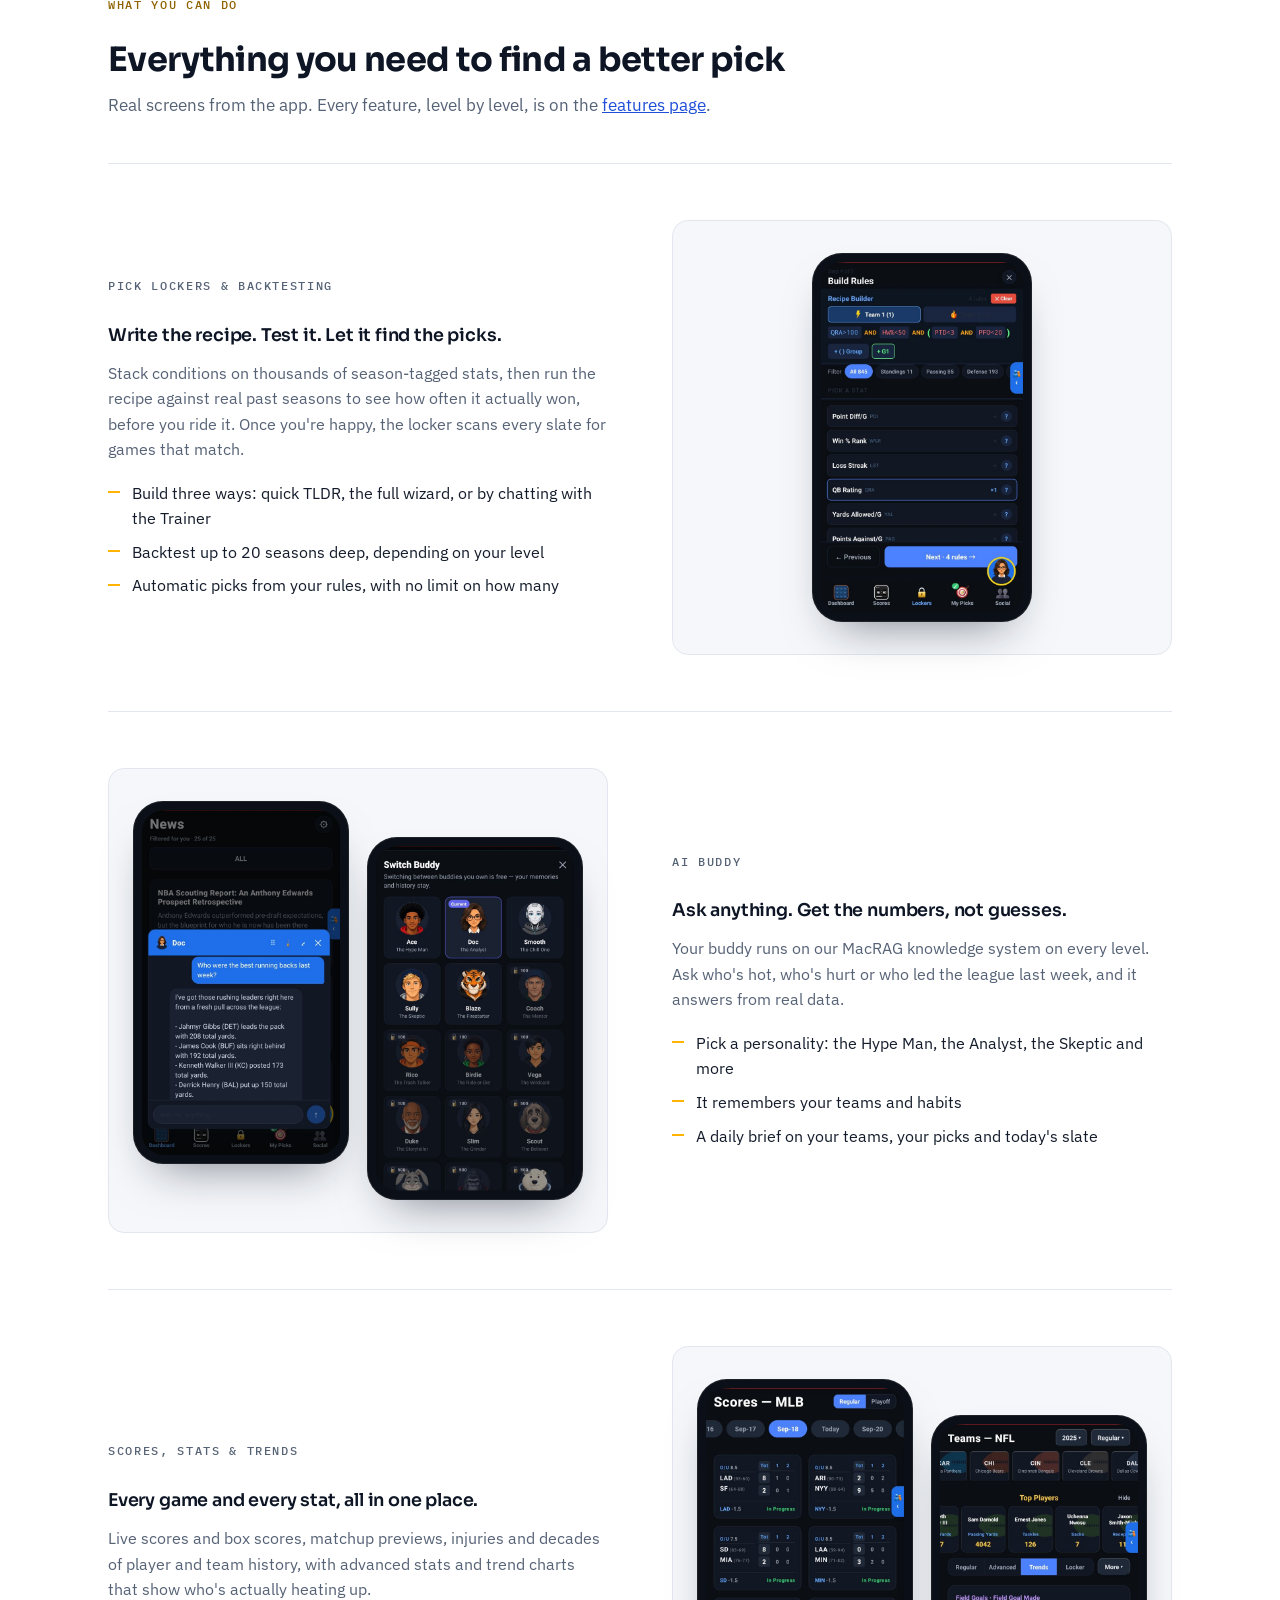
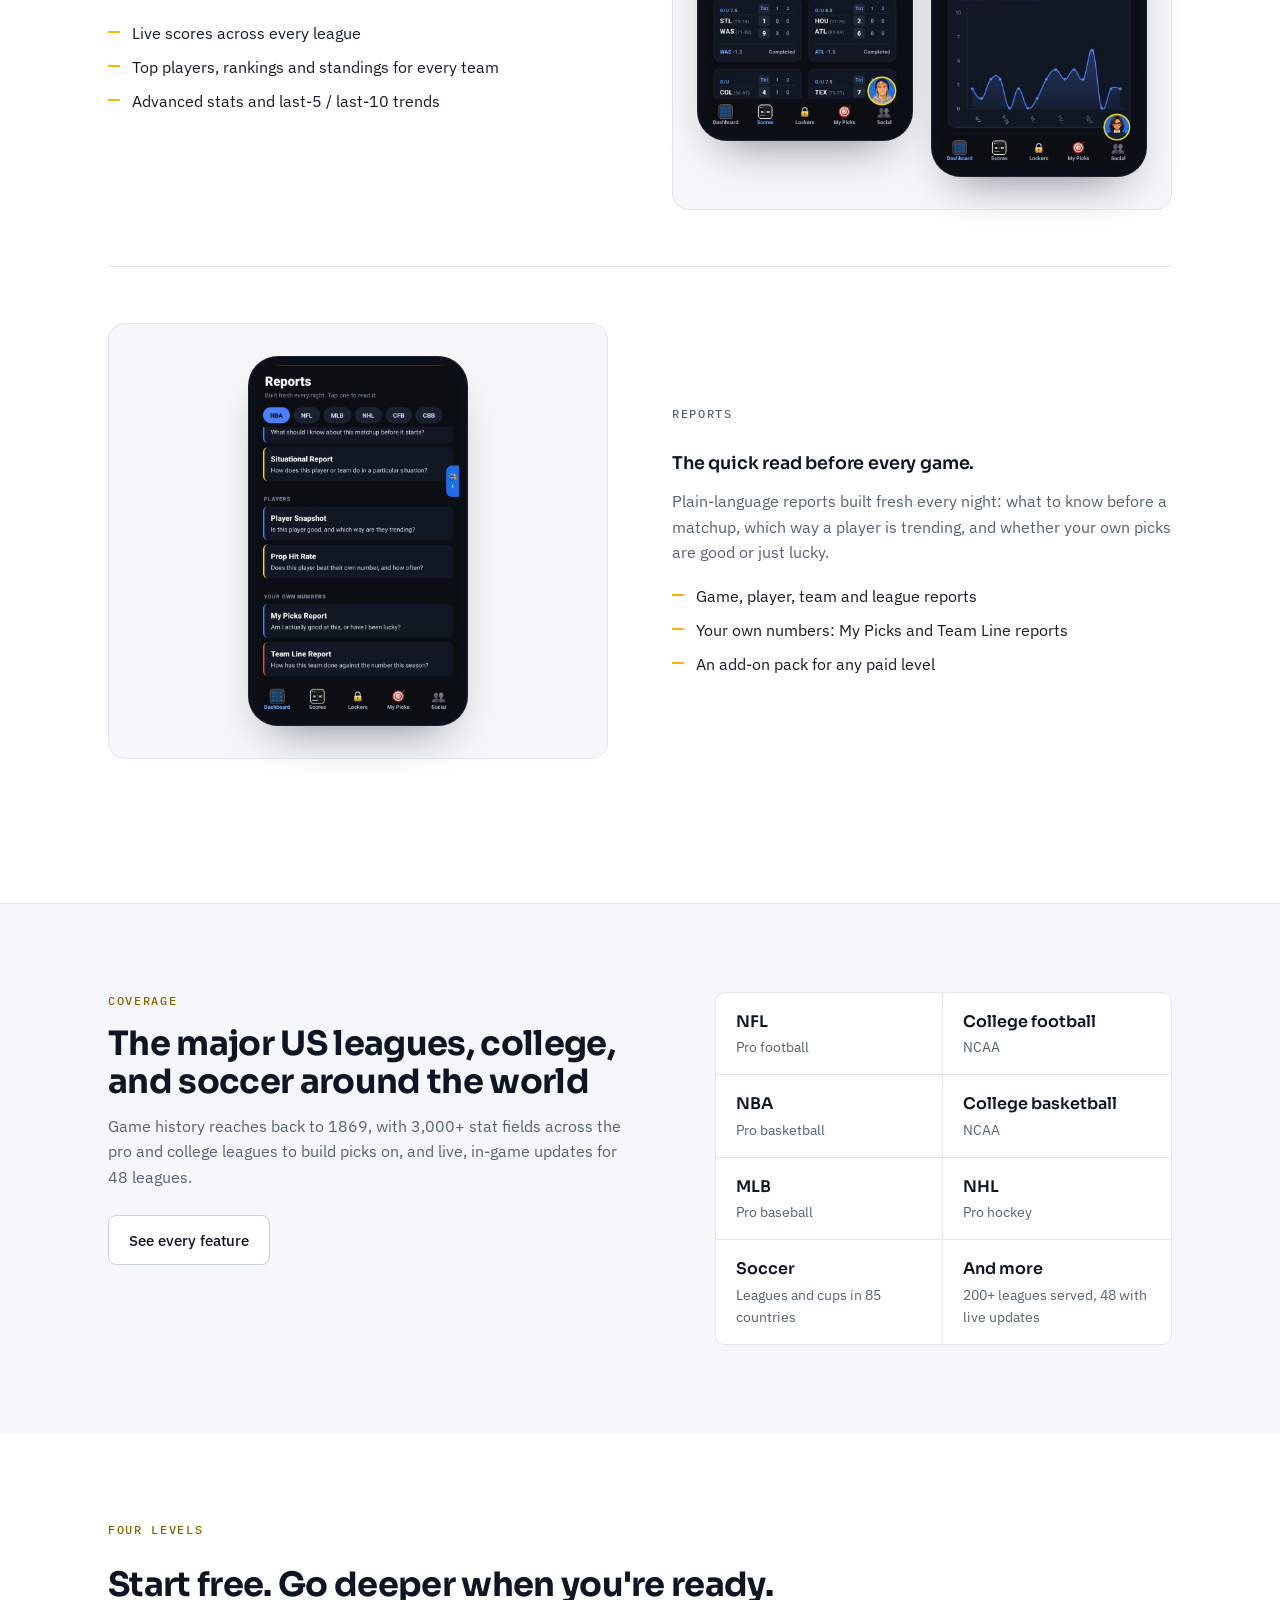
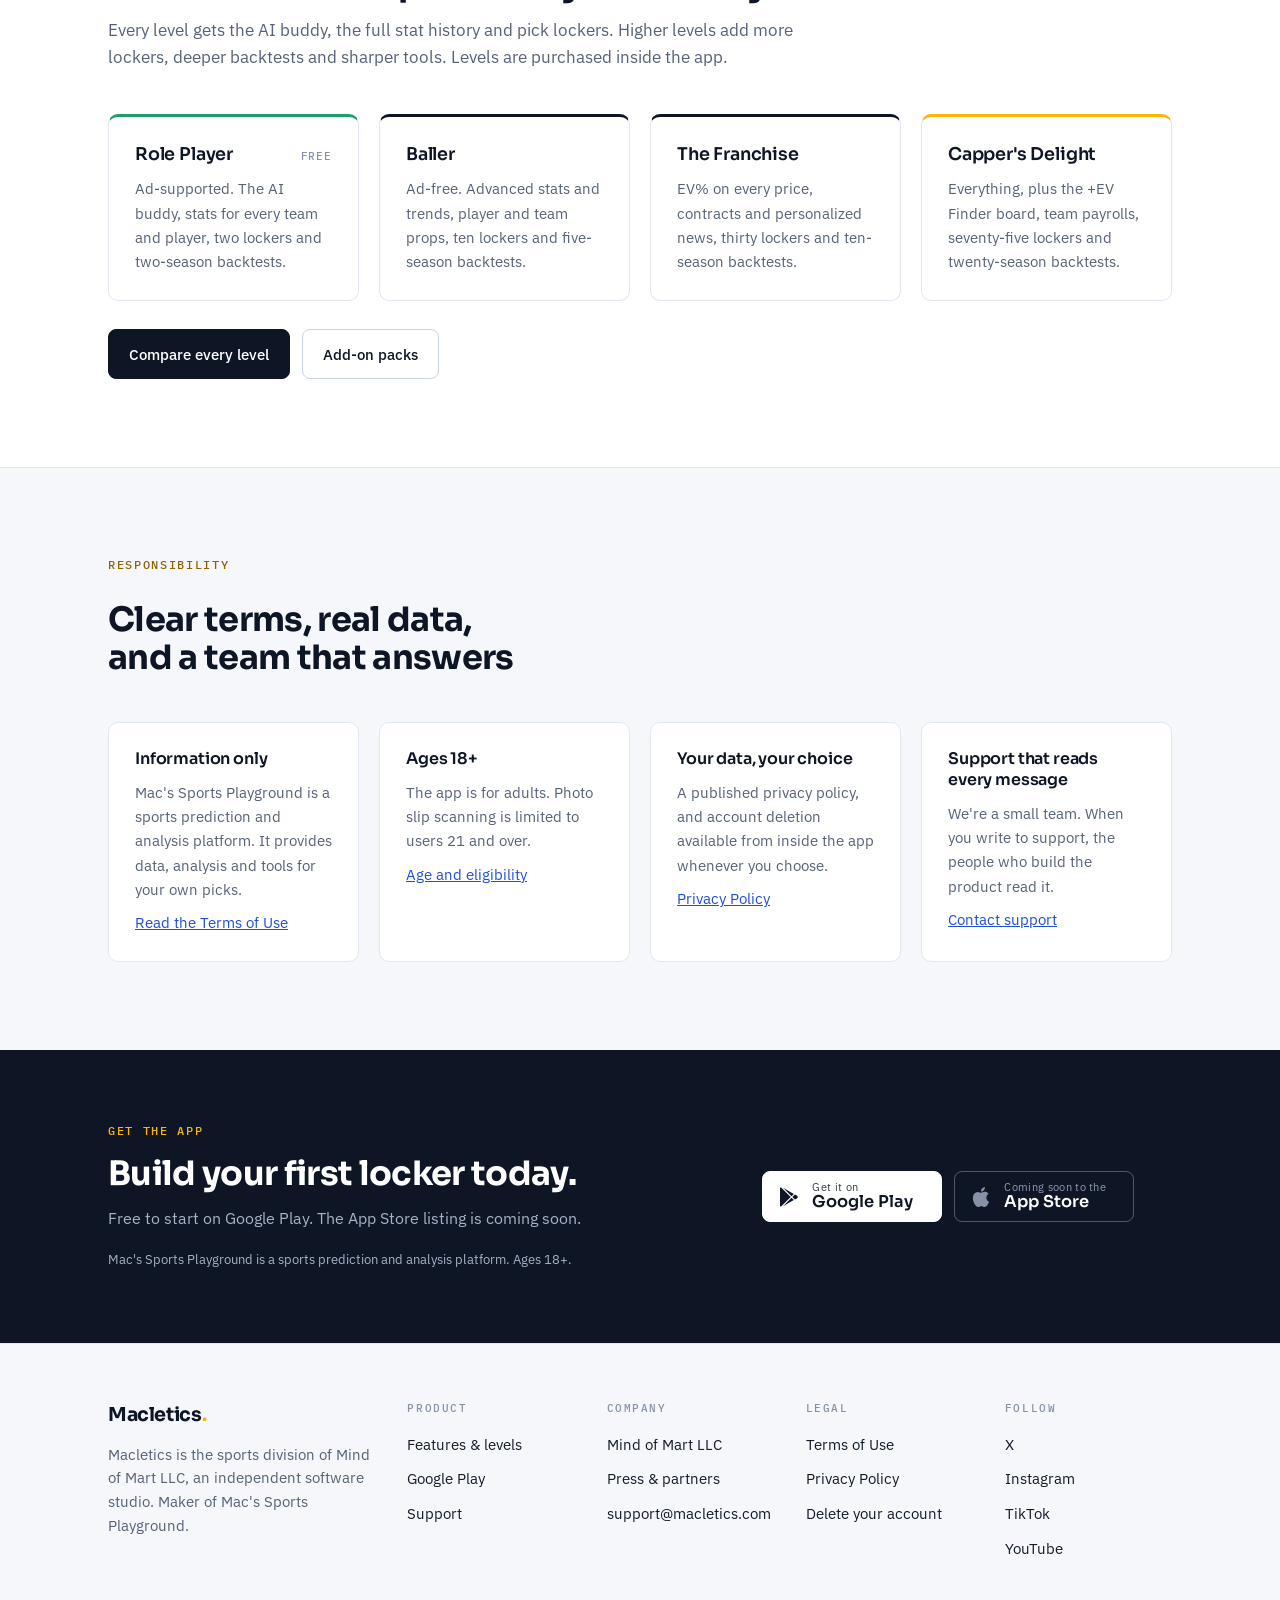
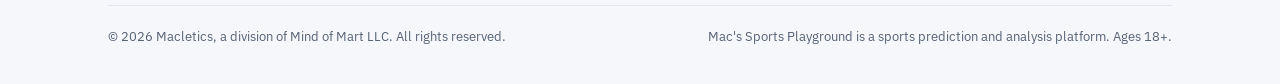
==== commit b5e52f97: "Redesign: corporate look, shared stylesheet, favicon, closing CTA Full visual redesign of macletics." ====
--- a/index.html
+++ b/index.html
@@ -5,339 +5,254 @@
 <meta name="viewport" content="width=device-width, initial-scale=1.0">
 <title>Macletics — Mac's Sports Playground</title>
 <meta name="description" content="Mac's Sports Playground: build your own pick systems, test them against past seasons, and talk the slate through with an AI Buddy, with live scores, odds and prediction-market prices in one app. NFL, NBA, MLB, NHL, college and soccer. Now on Google Play. iOS coming soon.">
+<link rel="canonical" href="https://macletics.com/">
+<link rel="icon" href="/favicon.svg" type="image/svg+xml">
+<meta property="og:type" content="website">
+<meta property="og:url" content="https://macletics.com/">
+<meta property="og:site_name" content="Macletics">
 <meta property="og:title" content="Mac's Sports Playground">
 <meta property="og:description" content="Build your own pick systems, test them against past seasons, and talk the slate through with an AI Buddy.">
 <meta property="og:image" content="https://macletics.com/img/app/dashboard.jpg">
+<meta name="twitter:card" content="summary_large_image">
+<meta name="twitter:site" content="@MacSportsPlay">
 <link rel="preconnect" href="https://fonts.googleapis.com">
 <link rel="preconnect" href="https://fonts.gstatic.com" crossorigin>
-<link href="https://fonts.googleapis.com/css2?family=Sora:wght@500;600;700;800&family=IBM+Plex+Sans:wght@400;500&family=IBM+Plex+Mono:wght@400;500;600&display=swap" rel="stylesheet">
+<link href="https://fonts.googleapis.com/css2?family=Sora:wght@600;700&family=IBM+Plex+Sans:wght@400;500;600&family=IBM+Plex+Mono:wght@400;500&display=swap" rel="stylesheet">
+<link rel="stylesheet" href="/assets/site.css">
 <!--
   Copy rules: say "picks", "analysis", "prediction"; never "betting", "wager",
-  "sportsbook". No prices on this site (the in-app paywall links here).
+  "sportsbook", and never describe the product as "not a gambling app". No
+  prices on this site (the in-app paywall links here). The product is
+  "Mac's Sports Playground" by Macletics, a division of Mind of Mart LLC.
+  Numbers: see _GUIDES/__TRANSFER/SITE_FACTS_HANDOFF_2026-11-06.md for where
+  each one comes from (league-capabilities manifest, app field catalogs).
   Screenshots: /img/app/ (real-device captures 2026-09-19, status bar and
-  news ticker cropped off). Videos: see the VIDEOS section comment.
+  news ticker cropped off).
+  VIDEOS: the "Watch it in action" section was removed on 2026-11-06 until a
+  video exists. The lazy YouTube embed is in git history (commit a87380f).
+  STORES: Google Play is live (US). When the App Store listing ships, turn
+  the App Store <span class="store-btn soon"> into an <a class="store-btn">
+  in the hero and the closing band, and update the "Availability" row.
 -->
+<script type="application/ld+json">
+{
+  "@context": "https://schema.org",
+  "@graph": [
+    {
+      "@type": "Organization",
+      "@id": "https://macletics.com/#org",
+      "name": "Macletics",
+      "legalName": "Mind of Mart LLC",
+      "url": "https://macletics.com/",
+      "logo": "https://macletics.com/favicon.svg",
+      "parentOrganization": { "@type": "Organization", "name": "Mind of Mart LLC", "url": "https://mindofmart.com/" },
+      "sameAs": [
+        "https://x.com/MacSportsPlay",
+        "https://instagram.com/macssportsplayground",
+        "https://tiktok.com/@macssportsplayground",
+        "https://www.youtube.com/@MacsSportsPlayground"
+      ],
+      "contactPoint": { "@type": "ContactPoint", "contactType": "customer support", "email": "support@macletics.com" }
+    },
+    {
+      "@type": "SoftwareApplication",
+      "name": "Mac's Sports Playground",
+      "applicationCategory": "SportsApplication",
+      "operatingSystem": "Android",
+      "url": "https://macletics.com/",
+      "installUrl": "https://play.google.com/store/apps/details?id=com.macletics.sportsbuddy",
+      "publisher": { "@id": "https://macletics.com/#org" },
+      "description": "A sports prediction and analysis app: build pick systems, backtest them against past seasons, and ask an AI Buddy that answers from real data."
+    }
+  ]
+}
+</script>
 <style>
-  :root {
-    --navy: #0E1626;
-    --navy-2: #16223A;
-    --navy-3: #1B2945;
-    --line: #24324D;
-    --white: #F4F7FB;
-    --muted: #9DA9BF;
-    --amber: #FFB302;
-    --amber-soft: rgba(255, 179, 2, 0.14);
-    --cobalt: #2E5BFF;
-    --win: #35D08E;
-    --radius: 18px;
+  /* Home-page only */
+  .hero { background: var(--bg-soft); border-bottom: 1px solid var(--rule); padding: 72px 0 64px; }
+  .hero .wrap { display: grid; grid-template-columns: 1.15fr .85fr; gap: 56px; align-items: center; }
+  .hero h1 { margin-bottom: 20px; }
+  .hero .lede { margin-bottom: 30px; }
+  .hero .meta { margin-top: 18px; font-size: .86rem; color: var(--ink-soft); }
+  .hero-visual {
+    position: relative; background: var(--navy); border-radius: 16px; padding: 36px 32px 0;
+    overflow: hidden; display: flex; justify-content: center; align-items: flex-end; min-height: 520px;
   }
-
-  * { margin: 0; padding: 0; box-sizing: border-box; }
-  html { scroll-behavior: smooth; }
-  @media (prefers-reduced-motion: reduce) { html { scroll-behavior: auto; } }
-
-  body {
-    background: var(--navy);
-    color: var(--white);
-    font-family: "IBM Plex Sans", system-ui, sans-serif;
-    font-size: 17px;
-    line-height: 1.6;
-    -webkit-font-smoothing: antialiased;
+  .hero-visual::before {
+    content: ""; position: absolute; inset: 0;
+    background-image: linear-gradient(rgba(255,255,255,.04) 1px, transparent 1px), linear-gradient(90deg, rgba(255,255,255,.04) 1px, transparent 1px);
+    background-size: 28px 28px;
   }
-  body::before {
-    content: "";
-    position: fixed; inset: 0;
-    background-image:
-      linear-gradient(rgba(255,255,255,.03) 1px, transparent 1px),
-      linear-gradient(90deg, rgba(255,255,255,.03) 1px, transparent 1px);
-    background-size: 32px 32px;
-    pointer-events: none;
-    z-index: 0;
+  .hero-visual .phone { position: relative; max-width: 300px; margin-bottom: -60px; box-shadow: 0 30px 60px -20px rgba(0,0,0,.7), 0 0 0 1px rgba(255,255,255,.1) inset; }
+  .hero-visual .caption {
+    position: absolute; left: 20px; top: 20px; z-index: 2;
+    font-family: "IBM Plex Mono", monospace; font-size: .68rem; letter-spacing: .12em; text-transform: uppercase; color: var(--amber);
   }
-  header, main, footer { position: relative; z-index: 1; }
-  .wrap { max-width: 1080px; margin: 0 auto; padding: 0 24px; }
-  @media (max-width: 480px) { .wrap { padding: 0 16px; } }
-  img { max-width: 100%; display: block; }
-
-  /* ---------- Header ---------- */
-  header { padding: 26px 0; }
-  header .wrap { display: flex; align-items: center; justify-content: space-between; gap: 16px; flex-wrap: wrap; }
-  .wordmark {
-    font-family: "Sora", sans-serif; font-weight: 800; font-size: 1.2rem;
-    letter-spacing: -0.01em; color: var(--white); text-decoration: none;
+  @media (max-width: 900px) {
+    .hero { padding: 48px 0 56px; }
+    .hero .wrap { grid-template-columns: 1fr; gap: 40px; }
+    .hero-visual { min-height: 0; padding: 28px 24px 0; }
+    .hero-visual .phone { max-width: 250px; margin-bottom: -48px; }
   }
-  .wordmark .dot { color: var(--amber); }
-  .nav { display: flex; gap: 20px; flex-wrap: wrap; align-items: center; }
-  .nav a {
-    font-family: "IBM Plex Mono", monospace; font-size: 0.78rem;
-    color: var(--muted); text-decoration: none; transition: color .2s;
+
+  .steps { display: grid; grid-template-columns: repeat(3, 1fr); gap: 20px; counter-reset: step; }
+  .step { border-top: 2px solid var(--navy); padding-top: 20px; display: grid; gap: 10px; align-content: start; }
+  .step .num { font-family: "IBM Plex Mono", monospace; font-size: .74rem; letter-spacing: .12em; color: var(--amber-deep); }
+  .step p { color: var(--ink-soft); font-size: .95rem; }
+  @media (max-width: 760px) { .steps { grid-template-columns: 1fr; } }
+
+  .feature-row { display: grid; grid-template-columns: 1fr 1fr; gap: 64px; align-items: center; padding: 56px 0; border-top: 1px solid var(--rule); }
+  .feature-row:first-of-type { border-top: 0; padding-top: 0; }
+  .feature-row.flip .copy { order: 2; }
+  .feature-row .copy { display: grid; gap: 14px; }
+  .feature-row .copy p { color: var(--ink-soft); max-width: 50ch; }
+  .feature-row ul { list-style: none; display: grid; gap: 9px; margin-top: 4px; }
+  .feature-row li { padding-left: 24px; position: relative; font-size: .97rem; }
+  .feature-row li::before { content: ""; position: absolute; left: 0; top: .66em; width: 12px; height: 2px; background: var(--amber); }
+  .feature-row .shots { display: flex; gap: 18px; justify-content: center; align-items: flex-start; background: var(--bg-soft); border: 1px solid var(--rule); border-radius: 16px; padding: 32px 24px; }
+  .feature-row .shots .phone { margin: 0; max-width: 220px; }
+  .feature-row .shots .phone:nth-child(2) { margin-top: 36px; }
+  @media (max-width: 900px) {
+    .feature-row, .feature-row.flip { grid-template-columns: 1fr; gap: 32px; padding: 44px 0; }
+    .feature-row.flip .copy { order: 0; }
   }
-  .nav a:hover, .nav a:focus-visible { color: var(--amber); }
-
-  /* ---------- Type ---------- */
-  .eyebrow {
-    font-family: "IBM Plex Mono", monospace; font-size: 0.78rem;
-    letter-spacing: 0.16em; text-transform: uppercase; color: var(--amber);
-    margin-bottom: 16px;
-  }
-  h1 {
-    font-family: "Sora", sans-serif; font-weight: 800;
-    font-size: clamp(2.2rem, 5vw, 3.4rem); line-height: 1.08;
-    letter-spacing: -0.025em; margin-bottom: 20px;
-  }
-  h1 .accent, h2 .accent { color: var(--amber); }
-  h2 {
-    font-family: "Sora", sans-serif; font-weight: 700;
-    font-size: clamp(1.5rem, 3.2vw, 2.1rem); letter-spacing: -0.02em;
-    line-height: 1.18; margin-bottom: 14px;
-  }
-  h3 { font-family: "Sora", sans-serif; font-weight: 700; font-size: 1.05rem; line-height: 1.3; }
-  .lede { color: var(--muted); font-size: 1.1rem; max-width: 50ch; margin-bottom: 30px; }
-  .section-intro { color: var(--muted); max-width: 60ch; margin-bottom: 32px; }
-  section { padding-bottom: 96px; }
-  a.inline { color: var(--amber); text-decoration: none; }
-  a.inline:hover, a.inline:focus-visible { text-decoration: underline; }
-
-  /* ---------- Phone frame ---------- */
-  .phone {
-    width: 100%; max-width: 300px; margin: 0 auto;
-    border-radius: 34px; padding: 10px;
-    background: linear-gradient(160deg, #2A3A5C, #121B2E);
-    box-shadow: 0 40px 80px -30px rgba(0,0,0,.75), 0 0 0 1px rgba(255,255,255,.06) inset;
-  }
-  .phone img {
-    border-radius: 25px; width: 100%; height: auto;
-    aspect-ratio: 600 / 1044; object-fit: cover; object-position: top; background: #0b0f14;
-  }
-
-  /* ---------- Hero ---------- */
-  .hero .wrap {
-    display: grid; grid-template-columns: 1.1fr 0.9fr; gap: 48px;
-    align-items: center; padding-top: 40px; padding-bottom: 80px;
-  }
-  .hero-shots { position: relative; display: flex; justify-content: center; }
-  .hero-shots .phone { transform: rotate(2deg); position: relative; z-index: 2; }
-  .hero-shots .phone.back {
-    position: absolute; z-index: 1; max-width: 240px; left: -10px; top: 50px;
-    transform: rotate(-8deg); opacity: .5;
-  }
-  .stores { display: flex; gap: 14px; flex-wrap: wrap; }
-  .store-btn {
-    display: inline-flex; align-items: center; gap: 12px;
-    color: var(--white); text-decoration: none;
-    padding: 12px 22px 12px 18px; border-radius: 14px;
-    border: 1.5px solid var(--line); cursor: default;
-  }
-  .store-btn svg { width: 26px; height: 26px; flex-shrink: 0; color: var(--amber); }
-  .store-btn .txt { display: flex; flex-direction: column; line-height: 1.2; text-align: left; }
-  .store-btn .small { font-size: 0.68rem; opacity: .8; letter-spacing: .04em; }
-  .store-btn .big { font-family: "Sora", sans-serif; font-weight: 700; font-size: 1rem; }
-  a.store-btn.live { cursor: pointer; border-color: var(--amber); }
-  a.store-btn.live:hover, a.store-btn.live:focus-visible { background: var(--navy-2); }
-  .social { display: flex; flex-wrap: wrap; gap: 14px; }
-  .cta-row { display: flex; flex-wrap: wrap; gap: 20px; align-items: center; margin-top: 22px; }
-  .link-cta { color: var(--amber); text-decoration: none; font-family: "IBM Plex Mono", monospace; font-size: 0.9rem; }
-  .link-cta:hover, .link-cta:focus-visible { text-decoration: underline; }
-
-  /* ---------- Stats strip ---------- */
-  .stats {
-    display: grid; grid-template-columns: repeat(4, 1fr);
-    border: 1px solid var(--line); border-radius: var(--radius);
-    background: var(--navy-2); overflow: hidden;
-  }
-  .stat { padding: 24px 22px; border-right: 1px solid var(--line); }
-  .stat:last-child { border-right: 0; }
-  .stat .n {
-    font-family: "Sora", sans-serif; font-weight: 800; font-size: clamp(1.6rem, 3.4vw, 2.2rem);
-    color: var(--amber); letter-spacing: -0.02em; line-height: 1.1;
-  }
-  .stat .l { color: var(--muted); font-size: 0.9rem; margin-top: 6px; }
-
-  /* ---------- Feature rows ---------- */
-  .row {
-    display: grid; grid-template-columns: 1fr 1fr; gap: 56px; align-items: center;
-    margin-bottom: 96px;
-  }
-  .row:last-child { margin-bottom: 0; }
-  .row.flip .copy { order: 2; }
-  .copy .tag {
-    display: inline-block; font-family: "IBM Plex Mono", monospace; font-size: 0.72rem;
-    letter-spacing: .12em; text-transform: uppercase; color: var(--amber);
-    background: var(--amber-soft); border-radius: 6px; padding: 4px 9px; margin-bottom: 14px;
-  }
-  .copy p { color: var(--muted); margin-bottom: 18px; max-width: 46ch; }
-  .copy ul { list-style: none; display: flex; flex-direction: column; gap: 9px; }
-  .copy li { color: var(--white); font-size: 0.95rem; padding-left: 22px; position: relative; }
-  .copy li::before {
-    content: ""; position: absolute; left: 0; top: .55em;
-    width: 10px; height: 10px; border-radius: 3px; background: var(--amber);
-  }
-  .shots { display: flex; gap: 20px; justify-content: center; align-items: flex-start; }
-  .shots .phone { max-width: 250px; margin: 0; }
-  .shots .phone:nth-child(2) { margin-top: 48px; }
-
-  /* ---------- Videos ---------- */
-  .videos { display: grid; grid-template-columns: repeat(3, 1fr); gap: 20px; }
-  .video {
-    background: var(--navy-2); border: 1px solid var(--line);
-    border-radius: var(--radius); overflow: hidden; display: flex; flex-direction: column;
-  }
-  .video .frame {
-    position: relative; aspect-ratio: 16 / 9;
-    background: radial-gradient(120% 120% at 30% 20%, #1F2F52 0%, #0E1626 70%);
-    display: flex; align-items: center; justify-content: center;
-  }
-  .video .frame iframe { position: absolute; inset: 0; width: 100%; height: 100%; border: 0; }
-  .video .play {
-    position: absolute; inset: 0; border: 0; padding: 0; background: transparent; cursor: pointer;
-    display: flex; align-items: center; justify-content: center;
-  }
-  .video .play img { position: absolute; inset: 0; width: 100%; height: 100%; object-fit: cover; }
-  .video .play .btn {
-    position: relative; width: 64px; height: 64px; border-radius: 50%;
-    background: var(--amber); display: flex; align-items: center; justify-content: center;
-    box-shadow: 0 10px 30px rgba(0,0,0,.5); transition: transform .18s;
-  }
-  .video .play:hover .btn, .video .play:focus-visible .btn { transform: scale(1.08); }
-  .video .play .btn::after {
-    content: ""; margin-left: 5px;
-    border-left: 20px solid var(--navy); border-top: 12px solid transparent; border-bottom: 12px solid transparent;
-  }
-  .video .soon {
-    font-family: "IBM Plex Mono", monospace; font-size: 0.75rem; letter-spacing: .14em;
-    text-transform: uppercase; color: var(--muted);
-    border: 1px dashed var(--line); border-radius: 999px; padding: 8px 14px;
-  }
-  .video .meta { padding: 18px 20px 20px; }
-  .video .meta p { color: var(--muted); font-size: 0.9rem; margin-top: 4px; }
-
-  /* ---------- Levels teaser ---------- */
-  .levels-cta {
-    background: linear-gradient(135deg, var(--navy-3), var(--navy-2));
-    border: 1px solid var(--line); border-radius: 24px; padding: 40px;
-    display: grid; grid-template-columns: 1.3fr 1fr; gap: 32px; align-items: center;
-  }
-  .level-list { display: flex; flex-direction: column; gap: 10px; }
-  .level-pill {
-    display: flex; justify-content: space-between; align-items: center; gap: 12px;
-    background: rgba(255,255,255,.03); border: 1px solid var(--line);
-    border-radius: 12px; padding: 12px 16px; font-size: 0.93rem;
-  }
-  .level-pill b { font-family: "Sora", sans-serif; white-space: nowrap; }
-  .level-pill span { color: var(--muted); font-size: 0.85rem; text-align: right; }
-  .button {
-    display: inline-block; background: var(--amber); color: var(--navy);
-    font-family: "Sora", sans-serif; font-weight: 700; text-decoration: none;
-    padding: 13px 22px; border-radius: 12px; margin-top: 8px;
-    transition: transform .18s, filter .18s;
-  }
-  .button:hover, .button:focus-visible { transform: translateY(-2px); filter: brightness(1.06); }
-  .fine { color: var(--muted); font-size: 0.82rem; margin-top: 18px; }
-
-  /* ---------- Footer ---------- */
-  footer { border-top: 1px solid var(--line); padding: 40px 0; }
-  footer .wrap {
-    display: flex; align-items: center; justify-content: space-between;
-    flex-wrap: wrap; gap: 12px; color: var(--muted); font-size: 0.9rem;
-  }
-  footer a { color: var(--amber); text-decoration: none; }
-  footer a:hover, footer a:focus-visible { text-decoration: underline; }
-  footer .links { display: flex; gap: 18px; flex-wrap: wrap; }
-
-  /* ---------- Responsive ---------- */
-  @media (max-width: 900px) {
-    .hero .wrap { grid-template-columns: 1fr; padding-top: 20px; padding-bottom: 64px; }
-    .hero-shots .phone.back { display: none; }
-    .hero-shots .phone { transform: none; max-width: 260px; }
-    .stats { grid-template-columns: repeat(2, 1fr); }
-    .stat:nth-child(2) { border-right: 0; }
-    .stat:nth-child(-n+2) { border-bottom: 1px solid var(--line); }
-    .row, .row.flip { grid-template-columns: 1fr; gap: 32px; margin-bottom: 80px; }
-    .row.flip .copy { order: 0; }
-    .videos { grid-template-columns: 1fr; }
-    .levels-cta { grid-template-columns: 1fr; padding: 28px 22px; }
-  }
-  @media (max-width: 560px) {
-    .shots .phone:nth-child(2) { display: none; }
-    .shots .phone { max-width: 250px; }
-  }
-
-  :focus-visible { outline: 3px solid var(--amber); outline-offset: 3px; }
+  @media (max-width: 520px) { .feature-row .shots .phone:nth-child(2) { display: none; } }
+
+  .coverage { display: grid; grid-template-columns: 1.1fr .9fr; gap: 48px; align-items: start; }
+  .league-list { display: grid; grid-template-columns: repeat(2, 1fr); gap: 0; border: 1px solid var(--rule); border-radius: var(--radius); overflow: hidden; background: var(--bg); }
+  .league-list div { padding: 16px 20px; border-bottom: 1px solid var(--rule); display: grid; gap: 2px; }
+  .league-list div:nth-child(odd) { border-right: 1px solid var(--rule); }
+  .league-list div:nth-last-child(-n+2) { border-bottom: 0; }
+  .league-list b { font-family: "Sora", sans-serif; font-weight: 600; color: var(--navy); }
+  .league-list span { font-size: .86rem; color: var(--ink-soft); }
+  @media (max-width: 860px) { .coverage { grid-template-columns: 1fr; } }
+  @media (max-width: 480px) { .league-list { grid-template-columns: 1fr; } .league-list div:nth-child(odd) { border-right: 0; } .league-list div:nth-last-child(2) { border-bottom: 1px solid var(--rule); } }
+
+  .levels .card h3 { display: flex; justify-content: space-between; align-items: baseline; gap: 10px; }
+  .levels .card .tag { font-family: "IBM Plex Mono", monospace; font-size: .68rem; letter-spacing: .08em; text-transform: uppercase; color: var(--ink-faint); font-weight: 500; white-space: nowrap; }
+  .levels .card { border-top: 3px solid var(--navy); }
+  .levels .card.free { border-top-color: var(--win); }
+  .levels .card.capper { border-top-color: var(--amber); }
+
+  .trust { display: grid; grid-template-columns: repeat(4, 1fr); gap: 20px; }
+  .trust .card h3 { font-size: 1rem; }
+  .trust .card a { font-size: .93rem; }
+  @media (max-width: 960px) { .trust { grid-template-columns: repeat(2, 1fr); } }
+  @media (max-width: 520px) { .trust { grid-template-columns: 1fr; } }
+
+  .cta-band .wrap { display: grid; grid-template-columns: 1.2fr .8fr; gap: 40px; align-items: center; }
+  .cta-band h2 { margin-bottom: 12px; }
+  .cta-band .fine { margin-top: 18px; font-size: .84rem; color: var(--navy-muted); }
+  @media (max-width: 860px) { .cta-band .wrap { grid-template-columns: 1fr; } }
 </style>
 </head>
 <body>
 
-<header>
+<header class="site-header">
   <div class="wrap">
-    <a class="wordmark" href="/">Macletics<span class="dot">.</span></a>
-    <nav class="nav" aria-label="Site">
-      <a href="/playground/features/">Features</a>
-      <a href="#videos">Videos</a>
+    <a class="brand" href="/" aria-label="Macletics home">
+      <span class="wordmark">Macletics<span class="dot">.</span></span>
+      <span class="by">a Mind of Mart LLC division</span>
+    </a>
+    <button class="nav-toggle" type="button" aria-expanded="false" aria-controls="site-nav">Menu</button>
+    <nav class="site-nav" id="site-nav" aria-label="Site">
+      <a href="#product">Product</a>
+      <a href="#how">How it works</a>
+      <a href="#coverage">Coverage</a>
+      <a href="#levels">Levels</a>
+      <a href="/playground/features/">All features</a>
       <a href="/support.html">Support</a>
-      <a href="https://mindofmart.com">A Mind of Mart LLC company ↗</a>
+      <a class="btn btn-primary" href="https://play.google.com/store/apps/details?id=com.macletics.sportsbuddy" rel="noopener">Get it on Google Play</a>
     </nav>
   </div>
 </header>
 
 <main>
+
   <!-- ============ HERO ============ -->
   <section class="hero">
     <div class="wrap">
       <div>
-        <p class="eyebrow">Mac's Sports Playground</p>
-        <h1>Build your own pick system. <span class="accent">Prove it</span> against history.</h1>
+        <p class="eyebrow">Mac's Sports Playground · Sports prediction &amp; analysis</p>
+        <h1>Build your own pick system. Prove it against history.</h1>
         <p class="lede">
           Write the recipe your picks must match, backtest it across past seasons,
-          and let your locker find picks every day. Plus an AI Buddy that
-          knows the numbers, with live scores, odds and prediction-market prices
-          in one place. NFL, NBA, MLB, NHL, college and soccer.
+          and let your locker find picks every day. An AI Buddy that knows the numbers,
+          with live scores, odds and prediction-market prices in one app.
+          NFL, NBA, MLB, NHL, college and soccer.
         </p>
-        <div class="stores">
-          <!-- Google Play is live. When the App Store listing ships, turn the App Store button into an <a> like the Google Play one. -->
-          <span class="store-btn" aria-label="Coming soon to the App Store">
+        <div class="store-row">
+          <a class="store-btn" href="https://play.google.com/store/apps/details?id=com.macletics.sportsbuddy" aria-label="Get it on Google Play" rel="noopener">
+            <svg viewBox="0 0 24 24" fill="currentColor" aria-hidden="true"><path d="M3 20.5v-17c0-.59.34-1.11.84-1.35L13.69 12l-9.85 9.85c-.5-.25-.84-.76-.84-1.35m13.81-5.38L6.05 21.34l8.49-8.49 2.27 2.27m3.35-4.31c.34.27.59.68.59 1.19s-.22.9-.57 1.18l-2.29 1.32-2.5-2.5 2.5-2.5 2.27 1.31M6.05 2.66l10.76 6.22-2.27 2.27-8.49-8.49z"/></svg>
+            <span class="txt"><span class="small">Get it on</span><span class="big">Google Play</span></span>
+          </a>
+          <span class="store-btn soon" aria-label="Coming soon to the App Store">
             <svg viewBox="0 0 24 24" fill="currentColor" aria-hidden="true"><path d="M18.71 19.5c-.83 1.24-1.71 2.45-3.05 2.47-1.34.03-1.77-.79-3.29-.79-1.53 0-2 .77-3.27.82-1.31.05-2.3-1.32-3.14-2.53C4.25 17 2.94 12.45 4.7 9.39c.87-1.52 2.43-2.48 4.12-2.51 1.28-.02 2.5.87 3.29.87.78 0 2.26-1.07 3.81-.91.65.03 2.47.26 3.64 1.98-.09.06-2.17 1.28-2.15 3.81.03 3.02 2.65 4.03 2.68 4.04-.03.07-.42 1.44-1.38 2.83M13 3.5c.73-.83 1.94-1.46 2.94-1.5.13 1.17-.34 2.35-1.04 3.19-.69.85-1.83 1.51-2.95 1.42-.15-1.15.41-2.35 1.05-3.11z"/></svg>
             <span class="txt"><span class="small">Coming soon to the</span><span class="big">App Store</span></span>
           </span>
-          <a class="store-btn live" href="https://play.google.com/store/apps/details?id=com.macletics.sportsbuddy" aria-label="Get it on Google Play" rel="noopener">
-            <svg viewBox="0 0 24 24" fill="currentColor" aria-hidden="true"><path d="M3 20.5v-17c0-.59.34-1.11.84-1.35L13.69 12l-9.85 9.85c-.5-.25-.84-.76-.84-1.35m13.81-5.38L6.05 21.34l8.49-8.49 2.27 2.27m3.35-4.31c.34.27.59.68.59 1.19s-.22.9-.57 1.18l-2.29 1.32-2.5-2.5 2.5-2.5 2.27 1.31M6.05 2.66l10.76 6.22-2.27 2.27-8.49-8.49z"/></svg>
-            <span class="txt"><span class="small">Get it on</span><span class="big">Google Play</span></span>
-          </a>
-        </div>
-        <div class="cta-row">
-          <a class="link-cta" href="/playground/features/">See every feature →</a>
-          <a class="link-cta" href="#videos">Watch it in action →</a>
-        </div>
-      </div>
-      <div class="hero-shots">
-        <div class="phone back" aria-hidden="true"><img src="/img/app/buddy-roster.jpg" alt="" width="600" height="1044"></div>
+        </div>
+        <p class="meta">Free to start · Ages 18+ · Available on Google Play in the United States</p>
+      </div>
+      <div class="hero-visual">
+        <span class="caption">Dashboard</span>
         <div class="phone"><img src="/img/app/dashboard.jpg" alt="The Mac's Sports Playground dashboard with quick actions, your teams and your games" width="600" height="1044"></div>
       </div>
     </div>
   </section>
 
   <!-- ============ STATS ============ -->
-  <section>
+  <section class="tight">
     <div class="wrap">
       <div class="stats">
-        <div class="stat"><div class="n">2,200+</div><div class="l">seasons of game history, back to 1869</div></div>
-        <div class="stat"><div class="n">3,000+</div><div class="l">stat fields to build picks on</div></div>
-        <div class="stat"><div class="n">200+</div><div class="l">leagues in 85 countries, pro and college</div></div>
-        <div class="stat"><div class="n">3</div><div class="l">ways to build a locker</div></div>
-      </div>
-    </div>
-  </section>
-
-  <!-- ============ FEATURE ROWS ============ -->
-  <section id="features">
-    <div class="wrap">
-      <p class="eyebrow">What you can do</p>
-      <h2>Everything you need to find a <span class="accent">better pick</span></h2>
-      <p class="section-intro">Real screens from the app. Every feature, level by level, is on the <a class="inline" href="/playground/features/">features page</a>.</p>
-
-      <div class="row">
+        <div><strong>2,200+</strong><span>seasons of game history, back to 1869</span></div>
+        <div><strong>3,000+</strong><span>stat fields to build picks on</span></div>
+        <div><strong>200+</strong><span>leagues in 85 countries, pro and college</span></div>
+        <div><strong>48</strong><span>leagues with live, in-game updates</span></div>
+      </div>
+    </div>
+  </section>
+
+  <!-- ============ HOW IT WORKS ============ -->
+  <section id="how" class="soft rule-top">
+    <div class="wrap">
+      <div class="section-head">
+        <p class="eyebrow">How it works</p>
+        <h2>A pick system you can test before you trust it</h2>
+        <p class="muted">Most apps hand you someone else's picks. Mac's Sports Playground gives you the tools to build your own, check them against real seasons, and let them run.</p>
+      </div>
+      <div class="steps">
+        <div class="step">
+          <span class="num">01 · Write</span>
+          <h3>Write the recipe</h3>
+          <p>Stack conditions on thousands of season-tagged stats. Build it three ways: a quick TLDR, the full wizard, or by chatting with the Trainer.</p>
+        </div>
+        <div class="step">
+          <span class="num">02 · Test</span>
+          <h3>Backtest it against past seasons</h3>
+          <p>Run the recipe against real past seasons, up to 20 deep depending on your level, and see how often it actually won before you ride it.</p>
+        </div>
+        <div class="step">
+          <span class="num">03 · Run</span>
+          <h3>Let the locker find the picks</h3>
+          <p>Once you're happy, the locker scans every slate for games that match, with no limit on how many picks it surfaces.</p>
+        </div>
+      </div>
+    </div>
+  </section>
+
+  <!-- ============ PRODUCT ============ -->
+  <section id="product">
+    <div class="wrap">
+      <div class="section-head">
+        <p class="eyebrow">What you can do</p>
+        <h2>Everything you need to find a better pick</h2>
+        <p class="muted">Real screens from the app. Every feature, level by level, is on the <a href="/playground/features/">features page</a>.</p>
+      </div>
+
+      <div class="feature-row">
         <div class="copy">
-          <span class="tag">Pick lockers &amp; backtesting</span>
-          <h2>Write the recipe. Test it. Let it find the picks.</h2>
+          <p class="eyebrow">Pick lockers &amp; backtesting</p>
+          <h3>Write the recipe. Test it. Let it find the picks.</h3>
           <p>Stack conditions on thousands of season-tagged stats, then run the recipe against real past seasons to see how often it actually won, before you ride it. Once you're happy, the locker scans every slate for games that match.</p>
           <ul>
             <li>Build three ways: quick TLDR, the full wizard, or by chatting with the Trainer</li>
@@ -350,10 +265,10 @@
         </div>
       </div>
 
-      <div class="row flip">
+      <div class="feature-row flip">
         <div class="copy">
-          <span class="tag">AI Buddy</span>
-          <h2>Ask anything. Get the numbers, not guesses.</h2>
+          <p class="eyebrow">AI Buddy</p>
+          <h3>Ask anything. Get the numbers, not guesses.</h3>
           <p>Your buddy runs on our MacRAG knowledge system on every level. Ask who's hot, who's hurt or who led the league last week, and it answers from real data.</p>
           <ul>
             <li>Pick a personality: the Hype Man, the Analyst, the Skeptic and more</li>
@@ -367,11 +282,11 @@
         </div>
       </div>
 
-      <div class="row">
+      <div class="feature-row">
         <div class="copy">
-          <span class="tag">Scores, stats &amp; trends</span>
-          <h2>Every game and every stat, all in one place.</h2>
-          <p>Live scores and box scores, matchup previews, injuries and 600+ seasons of player and team history, with advanced stats and trend charts that show who's actually heating up.</p>
+          <p class="eyebrow">Scores, stats &amp; trends</p>
+          <h3>Every game and every stat, all in one place.</h3>
+          <p>Live scores and box scores, matchup previews, injuries and decades of player and team history, with advanced stats and trend charts that show who's actually heating up.</p>
           <ul>
             <li>Live scores across every league</li>
             <li>Top players, rankings and standings for every team</li>
@@ -384,10 +299,10 @@
         </div>
       </div>
 
-      <div class="row flip">
+      <div class="feature-row flip">
         <div class="copy">
-          <span class="tag">Reports</span>
-          <h2>The quick read before every game.</h2>
+          <p class="eyebrow">Reports</p>
+          <h3>The quick read before every game.</h3>
           <p>Plain-language reports built fresh every night: what to know before a matchup, which way a player is trending, and whether your own picks are good or just lucky.</p>
           <ul>
             <li>Game, player, team and league reports</li>
@@ -402,104 +317,165 @@
     </div>
   </section>
 
-  <!-- ============ VIDEOS ============
-       To publish a video, paste its YouTube id (the 11 characters after
-       "watch?v=") into data-youtube-id. An empty id shows the "Coming soon"
-       card. The player loads from youtube-nocookie.com only after a click. -->
-  <section id="videos">
-    <div class="wrap">
-      <p class="eyebrow">Watch it in action</p>
-      <h2>See how it works</h2>
-      <p class="section-intro">Short walkthroughs of the app. New videos land on our YouTube channel first.</p>
-      <div class="videos">
-        <article class="video" data-youtube-id="">
-          <div class="frame"><span class="soon">Coming soon</span></div>
-          <div class="meta"><h3>Getting started</h3><p>A quick tour of your dashboard, teams, scores and buddy.</p></div>
-        </article>
-        <article class="video" data-youtube-id="">
-          <div class="frame"><span class="soon">Coming soon</span></div>
-          <div class="meta"><h3>Build a locker</h3><p>Write a recipe, backtest it, and let it find picks.</p></div>
-        </article>
-        <article class="video" data-youtube-id="">
-          <div class="frame"><span class="soon">Coming soon</span></div>
-          <div class="meta"><h3>Reports, explained</h3><p>What each report tells you, and when to read it.</p></div>
-        </article>
+  <!-- ============ COVERAGE ============ -->
+  <section id="coverage" class="soft rule-top">
+    <div class="wrap coverage">
+      <div>
+        <p class="eyebrow">Coverage</p>
+        <h2>The major US leagues, college, and soccer around the world</h2>
+        <p class="muted" style="margin-top:12px;max-width:52ch">Game history reaches back to 1869, with 3,000+ stat fields across the pro and college leagues to build picks on, and live, in-game updates for 48 leagues.</p>
+        <div class="actions" style="margin-top:24px">
+          <a class="btn btn-secondary" href="/playground/features/">See every feature</a>
+        </div>
+      </div>
+      <div class="league-list" aria-label="Leagues covered">
+        <div><b>NFL</b><span>Pro football</span></div>
+        <div><b>College football</b><span>NCAA</span></div>
+        <div><b>NBA</b><span>Pro basketball</span></div>
+        <div><b>College basketball</b><span>NCAA</span></div>
+        <div><b>MLB</b><span>Pro baseball</span></div>
+        <div><b>NHL</b><span>Pro hockey</span></div>
+        <div><b>Soccer</b><span>Leagues and cups in 85 countries</span></div>
+        <div><b>And more</b><span>200+ leagues served, 48 with live updates</span></div>
       </div>
     </div>
   </section>
 
   <!-- ============ LEVELS ============ -->
-  <section>
-    <div class="wrap">
-      <div class="levels-cta">
-        <div>
-          <p class="eyebrow">Four levels</p>
-          <h2>Start free. Go deeper when you're ready.</h2>
-          <p class="section-intro" style="margin-bottom:12px">Every level gets the AI buddy, 600+ seasons of stats and pick lockers. Higher levels add more lockers, deeper backtests and sharper tools.</p>
-          <a class="button" href="/playground/features/#compare">Compare every level</a>
-        </div>
-        <div class="level-list">
-          <div class="level-pill"><b>Role Player</b><span>Free · ad-supported</span></div>
-          <div class="level-pill"><b>Baller</b><span>Advanced stats, trends &amp; props</span></div>
-          <div class="level-pill"><b>The Franchise</b><span>EV% on every price</span></div>
-          <div class="level-pill"><b>Capper's Delight</b><span>+EV Finder board · 20-season backtests</span></div>
-        </div>
-      </div>
-      <p class="fine">Ages 18+. Photo slip scanning is 21+. Mac's Sports Playground is a sports prediction and analysis platform.</p>
-    </div>
-  </section>
+  <section id="levels">
+    <div class="wrap">
+      <div class="section-head">
+        <p class="eyebrow">Four levels</p>
+        <h2>Start free. Go deeper when you're ready.</h2>
+        <p class="muted">Every level gets the AI buddy, the full stat history and pick lockers. Higher levels add more lockers, deeper backtests and sharper tools. Levels are purchased inside the app.</p>
+      </div>
+      <div class="grid-4 levels">
+        <article class="card free"><h3>Role Player <span class="tag">Free</span></h3><p>Ad-supported. The AI buddy, stats for every team and player, two lockers and two-season backtests.</p></article>
+        <article class="card"><h3>Baller</h3><p>Ad-free. Advanced stats and trends, player and team props, ten lockers and five-season backtests.</p></article>
+        <article class="card"><h3>The Franchise</h3><p>EV% on every price, contracts and personalized news, thirty lockers and ten-season backtests.</p></article>
+        <article class="card capper"><h3>Capper's Delight</h3><p>Everything, plus the +EV Finder board, team payrolls, seventy-five lockers and twenty-season backtests.</p></article>
+      </div>
+      <div class="actions" style="margin-top:28px">
+        <a class="btn btn-primary" href="/playground/features/#compare">Compare every level</a>
+        <a class="btn btn-secondary" href="/playground/features/#packs">Add-on packs</a>
+      </div>
+    </div>
+  </section>
+
+  <!-- ============ TRUST ============ -->
+  <section class="soft rule-top">
+    <div class="wrap">
+      <div class="section-head">
+        <p class="eyebrow">Responsibility</p>
+        <h2>Clear terms, real data, and a team that answers</h2>
+      </div>
+      <div class="trust">
+        <div class="card">
+          <h3>Information only</h3>
+          <p>Mac's Sports Playground is a sports prediction and analysis platform. It provides data, analysis and tools for your own picks.</p>
+          <a href="/terms">Read the Terms of Use</a>
+        </div>
+        <div class="card">
+          <h3>Ages 18+</h3>
+          <p>The app is for adults. Photo slip scanning is limited to users 21 and over.</p>
+          <a href="/terms">Age and eligibility</a>
+        </div>
+        <div class="card">
+          <h3>Your data, your choice</h3>
+          <p>A published privacy policy, and account deletion available from inside the app whenever you choose.</p>
+          <a href="/privacy">Privacy Policy</a>
+        </div>
+        <div class="card">
+          <h3>Support that reads every message</h3>
+          <p>We're a small team. When you write to support, the people who build the product read it.</p>
+          <a href="/support.html">Contact support</a>
+        </div>
+      </div>
+    </div>
+  </section>
+
+  <!-- ============ CLOSING CTA ============ -->
+  <section class="band cta-band on-dark">
+    <div class="wrap">
+      <div>
+        <p class="eyebrow">Get the app</p>
+        <h2>Build your first locker today.</h2>
+        <p>Free to start on Google Play. The App Store listing is coming soon.</p>
+        <p class="fine">Mac's Sports Playground is a sports prediction and analysis platform. Ages 18+.</p>
+      </div>
+      <div class="store-row">
+        <a class="store-btn" href="https://play.google.com/store/apps/details?id=com.macletics.sportsbuddy" aria-label="Get it on Google Play" rel="noopener">
+          <svg viewBox="0 0 24 24" fill="currentColor" aria-hidden="true"><path d="M3 20.5v-17c0-.59.34-1.11.84-1.35L13.69 12l-9.85 9.85c-.5-.25-.84-.76-.84-1.35m13.81-5.38L6.05 21.34l8.49-8.49 2.27 2.27m3.35-4.31c.34.27.59.68.59 1.19s-.22.9-.57 1.18l-2.29 1.32-2.5-2.5 2.5-2.5 2.27 1.31M6.05 2.66l10.76 6.22-2.27 2.27-8.49-8.49z"/></svg>
+          <span class="txt"><span class="small">Get it on</span><span class="big">Google Play</span></span>
+        </a>
+        <span class="store-btn soon" aria-label="Coming soon to the App Store">
+          <svg viewBox="0 0 24 24" fill="currentColor" aria-hidden="true"><path d="M18.71 19.5c-.83 1.24-1.71 2.45-3.05 2.47-1.34.03-1.77-.79-3.29-.79-1.53 0-2 .77-3.27.82-1.31.05-2.3-1.32-3.14-2.53C4.25 17 2.94 12.45 4.7 9.39c.87-1.52 2.43-2.48 4.12-2.51 1.28-.02 2.5.87 3.29.87.78 0 2.26-1.07 3.81-.91.65.03 2.47.26 3.64 1.98-.09.06-2.17 1.28-2.15 3.81.03 3.02 2.65 4.03 2.68 4.04-.03.07-.42 1.44-1.38 2.83M13 3.5c.73-.83 1.94-1.46 2.94-1.5.13 1.17-.34 2.35-1.04 3.19-.69.85-1.83 1.51-2.95 1.42-.15-1.15.41-2.35 1.05-3.11z"/></svg>
+          <span class="txt"><span class="small">Coming soon to the</span><span class="big">App Store</span></span>
+        </span>
+      </div>
+    </div>
+  </section>
+
 </main>
 
-<footer>
+<footer class="site-footer">
   <div class="wrap">
-    <span>© 2026 Macletics · a division of <a href="https://mindofmart.com">Mind of Mart LLC</a></span>
-    <span class="links">
-      <a href="/playground/features/">Features</a>
-      <a href="/support.html">Support</a>
-      <a href="/privacy.html">Privacy Policy</a>
-    </span>
-    <span class="social">
-      <a href="https://x.com/MacSportsPlay" rel="noopener">X</a>
-      <a href="https://instagram.com/macssportsplayground" rel="noopener">Instagram</a>
-      <a href="https://tiktok.com/@macssportsplayground" rel="noopener">TikTok</a>
-      <a href="https://www.youtube.com/@MacsSportsPlayground" rel="noopener">YouTube</a>
-    </span>
-    <span><a href="mailto:support@macletics.com">support@macletics.com</a></span>
+    <div class="cols">
+      <div class="about">
+        <a class="brand" href="/"><span class="wordmark">Macletics<span class="dot">.</span></span></a>
+        <p>Macletics is the sports division of Mind of Mart LLC, an independent software studio. Maker of Mac's Sports Playground.</p>
+      </div>
+      <div>
+        <h4>Product</h4>
+        <ul>
+          <li><a href="/playground/features/">Features &amp; levels</a></li>
+          <li><a href="https://play.google.com/store/apps/details?id=com.macletics.sportsbuddy" rel="noopener">Google Play</a></li>
+          <li><a href="/support.html">Support</a></li>
+        </ul>
+      </div>
+      <div>
+        <h4>Company</h4>
+        <ul>
+          <li><a href="https://mindofmart.com/">Mind of Mart LLC</a></li>
+          <li><a href="https://mindofmart.com/press/">Press &amp; partners</a></li>
+          <li><a href="mailto:support@macletics.com">support@macletics.com</a></li>
+        </ul>
+      </div>
+      <div>
+        <h4>Legal</h4>
+        <ul>
+          <li><a href="/terms">Terms of Use</a></li>
+          <li><a href="/privacy">Privacy Policy</a></li>
+          <li><a href="/delete-account.html">Delete your account</a></li>
+        </ul>
+      </div>
+      <div>
+        <h4>Follow</h4>
+        <ul>
+          <li><a href="https://x.com/MacSportsPlay" rel="noopener">X</a></li>
+          <li><a href="https://instagram.com/macssportsplayground" rel="noopener">Instagram</a></li>
+          <li><a href="https://tiktok.com/@macssportsplayground" rel="noopener">TikTok</a></li>
+          <li><a href="https://www.youtube.com/@MacsSportsPlayground" rel="noopener">YouTube</a></li>
+        </ul>
+      </div>
+    </div>
+    <div class="base">
+      <span>© 2026 Macletics, a division of Mind of Mart LLC. All rights reserved.</span>
+      <span>Mac's Sports Playground is a sports prediction and analysis platform. Ages 18+.</span>
+    </div>
   </div>
 </footer>
 
 <script>
-  // Video cards: a card with a valid data-youtube-id shows the YouTube
-  // thumbnail and a play button; the privacy-enhanced player loads on click.
-  document.querySelectorAll('.video[data-youtube-id]').forEach(function (card) {
-    var id = (card.getAttribute('data-youtube-id') || '').trim();
-    if (!/^[A-Za-z0-9_-]{11}$/.test(id)) return; // no id yet: keep "Coming soon"
-    var h3 = card.querySelector('h3');
-    var title = h3 ? h3.textContent : 'Video';
-    var frame = card.querySelector('.frame');
-    frame.innerHTML = '';
-    var btn = document.createElement('button');
-    btn.className = 'play';
-    btn.setAttribute('aria-label', 'Play: ' + title);
-    var img = document.createElement('img');
-    img.src = 'https://i.ytimg.com/vi/' + id + '/hqdefault.jpg';
-    img.alt = '';
-    img.loading = 'lazy';
-    var dot = document.createElement('span');
-    dot.className = 'btn';
-    btn.appendChild(img);
-    btn.appendChild(dot);
-    btn.addEventListener('click', function () {
-      var f = document.createElement('iframe');
-      f.src = 'https://www.youtube-nocookie.com/embed/' + id + '?autoplay=1&rel=0';
-      f.title = title;
-      f.allow = 'accelerometer; autoplay; clipboard-write; encrypted-media; gyroscope; picture-in-picture';
-      f.allowFullscreen = true;
-      frame.innerHTML = '';
-      frame.appendChild(f);
+  (function () {
+    var t = document.querySelector('.nav-toggle'), n = document.getElementById('site-nav');
+    if (!t || !n) return;
+    t.addEventListener('click', function () {
+      var open = n.classList.toggle('open');
+      t.setAttribute('aria-expanded', open ? 'true' : 'false');
     });
-    frame.appendChild(btn);
-  });
+    n.addEventListener('click', function (e) { if (e.target.tagName === 'A') { n.classList.remove('open'); t.setAttribute('aria-expanded', 'false'); } });
+  })();
 </script>
 
 </body>
--- a/assets/site.css
+++ b/assets/site.css
@@ -0,0 +1,246 @@
+/* Macletics — shared site styles (macletics.com)
+   One stylesheet for every page: home, features, terms, privacy, support,
+   delete-account. Page-specific rules live in a short <style> block on the
+   page that needs them. Brand: navy + amber, Sora headings, IBM Plex body. */
+
+:root {
+  --navy: #0E1626;
+  --navy-2: #16223A;
+  --navy-3: #1B2945;
+  --navy-line: #27354F;
+  --navy-muted: #A7B2C6;
+  --ink: #141C2B;
+  --ink-soft: #566276;
+  --ink-faint: #8591A6;
+  --rule: #E2E7EF;
+  --rule-strong: #C9D2DF;
+  --bg: #FFFFFF;
+  --bg-soft: #F5F7FA;
+  --amber: #FFB302;
+  --amber-deep: #8F6200;
+  --amber-wash: #FFF6DC;
+  --link: #1F4ED8;
+  --win: #1E9E68;
+  --radius: 10px;
+  --radius-sm: 8px;
+  --shadow: 0 1px 2px rgba(14, 22, 38, .06), 0 10px 28px -16px rgba(14, 22, 38, .28);
+  --wrap: 1120px;
+}
+
+*, *::before, *::after { box-sizing: border-box; }
+* { margin: 0; padding: 0; }
+html { scroll-behavior: smooth; }
+@media (prefers-reduced-motion: reduce) { html { scroll-behavior: auto; } * { transition: none !important; } }
+
+body {
+  background: var(--bg);
+  color: var(--ink);
+  font-family: "IBM Plex Sans", system-ui, -apple-system, "Segoe UI", sans-serif;
+  font-size: 16px;
+  line-height: 1.6;
+  -webkit-font-smoothing: antialiased;
+}
+img { max-width: 100%; display: block; }
+a { color: var(--link); }
+:focus-visible { outline: 3px solid var(--link); outline-offset: 3px; border-radius: 3px; }
+
+.wrap { max-width: var(--wrap); margin: 0 auto; padding: 0 28px; }
+.wrap-narrow { max-width: 820px; margin: 0 auto; padding: 0 28px; }
+@media (max-width: 560px) { .wrap, .wrap-narrow { padding: 0 18px; } }
+
+/* ---------- Type ---------- */
+h1, h2, h3, h4 { font-family: "Sora", system-ui, sans-serif; color: var(--navy); text-wrap: balance; }
+h1 { font-weight: 700; font-size: clamp(2.1rem, 4.6vw, 3.25rem); line-height: 1.08; letter-spacing: -0.025em; }
+h2 { font-weight: 700; font-size: clamp(1.55rem, 3vw, 2.1rem); line-height: 1.15; letter-spacing: -0.02em; }
+h3 { font-weight: 600; font-size: 1.1rem; line-height: 1.3; letter-spacing: -0.01em; }
+h4 { font-weight: 600; font-size: .95rem; }
+.eyebrow {
+  font-family: "IBM Plex Mono", ui-monospace, monospace; font-size: .74rem; font-weight: 500;
+  letter-spacing: .14em; text-transform: uppercase; color: var(--amber-deep); margin-bottom: 14px;
+}
+.lede { font-size: 1.15rem; line-height: 1.55; color: var(--ink-soft); max-width: 56ch; }
+.muted { color: var(--ink-soft); }
+.measure { max-width: 64ch; }
+.section-head { display: grid; gap: 12px; max-width: 720px; margin-bottom: 44px; }
+.section-head .muted { font-size: 1.05rem; }
+
+section { padding: 88px 0; }
+section.tight { padding: 56px 0; }
+section.soft { background: var(--bg-soft); }
+section.rule-top { border-top: 1px solid var(--rule); }
+@media (max-width: 760px) { section { padding: 64px 0; } section.tight { padding: 44px 0; } }
+
+/* ---------- Buttons ---------- */
+.btn {
+  display: inline-flex; align-items: center; justify-content: center; gap: 8px;
+  font-family: "IBM Plex Sans", system-ui, sans-serif; font-weight: 500; font-size: .95rem;
+  text-decoration: none; cursor: pointer; white-space: nowrap;
+  padding: 12px 20px; border-radius: var(--radius-sm); border: 1px solid transparent;
+  transition: background .15s, border-color .15s, color .15s;
+}
+.btn-primary { background: var(--navy); color: #fff; border-color: var(--navy); }
+.btn-primary:hover { background: var(--navy-3); }
+.btn-secondary { background: var(--bg); color: var(--navy); border-color: var(--rule-strong); }
+.btn-secondary:hover { border-color: var(--navy); }
+.btn-amber { background: var(--amber); color: var(--navy); border-color: var(--amber); }
+.btn-amber:hover { background: #FFC02E; }
+.btn-on-dark { background: transparent; color: #fff; border-color: rgba(255,255,255,.35); }
+.btn-on-dark:hover { border-color: #fff; }
+.actions { display: flex; flex-wrap: wrap; gap: 12px; align-items: center; }
+
+/* Store badges: black, like the official ones, so they read as download buttons. */
+.store-row { display: flex; flex-wrap: wrap; gap: 12px; }
+.store-btn {
+  display: inline-flex; align-items: center; gap: 11px; text-decoration: none;
+  background: #0B0F17; color: #fff; border: 1px solid #0B0F17;
+  padding: 9px 18px 9px 14px; border-radius: var(--radius-sm); min-width: 180px;
+  transition: background .15s, border-color .15s;
+}
+.store-btn svg { width: 24px; height: 24px; flex: none; }
+.store-btn .txt { display: flex; flex-direction: column; line-height: 1.15; text-align: left; }
+.store-btn .small { font-size: .66rem; letter-spacing: .03em; opacity: .85; }
+.store-btn .big { font-family: "Sora", sans-serif; font-weight: 600; font-size: 1.02rem; }
+a.store-btn:hover { background: #1A2233; border-color: #1A2233; }
+.store-btn.soon { background: var(--bg); color: var(--ink-soft); border-color: var(--rule-strong); cursor: default; }
+.store-btn.soon svg { color: var(--ink-faint); }
+.store-btn.soon .big { color: var(--ink); }
+.on-dark .store-btn.soon { background: transparent; color: var(--navy-muted); border-color: rgba(255,255,255,.28); }
+.on-dark .store-btn.soon .big { color: #fff; }
+.on-dark a.store-btn { background: #fff; color: var(--navy); border-color: #fff; }
+.on-dark a.store-btn:hover { background: #EEF2F8; border-color: #EEF2F8; }
+
+/* ---------- Header ---------- */
+.site-header {
+  position: sticky; top: 0; z-index: 20;
+  background: rgba(255,255,255,.92); backdrop-filter: saturate(1.3) blur(8px);
+  border-bottom: 1px solid var(--rule);
+}
+.site-header .wrap { display: flex; align-items: center; gap: 28px; min-height: 68px; }
+.brand { display: inline-flex; align-items: baseline; gap: 10px; text-decoration: none; flex: none; }
+.brand .wordmark { font-family: "Sora", sans-serif; font-weight: 700; font-size: 1.2rem; letter-spacing: -0.02em; color: var(--navy); }
+.brand .wordmark .dot { color: var(--amber); }
+.brand .by { font-size: .74rem; color: var(--ink-faint); white-space: nowrap; }
+.site-nav { display: flex; align-items: center; gap: 4px; margin-left: auto; }
+.site-nav a {
+  text-decoration: none; font-size: .9rem; font-weight: 500; color: var(--ink-soft);
+  padding: 8px 12px; border-radius: 6px; white-space: nowrap; transition: color .15s, background .15s;
+}
+.site-nav a:hover { color: var(--navy); background: var(--bg-soft); }
+.site-nav a[aria-current="page"] { color: var(--navy); }
+.site-nav .btn { margin-left: 10px; padding: 9px 16px; font-size: .88rem; }
+.nav-toggle {
+  display: none; margin-left: auto; background: none; border: 1px solid var(--rule-strong);
+  border-radius: 6px; padding: 8px 10px; font: inherit; font-size: .85rem; color: var(--navy); cursor: pointer;
+}
+@media (max-width: 900px) {
+  .brand .by { display: none; }
+  .nav-toggle { display: inline-flex; }
+  .site-nav {
+    display: none; position: absolute; left: 0; right: 0; top: 100%;
+    flex-direction: column; align-items: stretch; gap: 0; margin: 0;
+    background: var(--bg); border-bottom: 1px solid var(--rule); padding: 8px 18px 16px;
+  }
+  .site-nav.open { display: flex; }
+  .site-nav a { padding: 12px 8px; border-radius: 0; border-bottom: 1px solid var(--rule); }
+  .site-nav .btn { margin: 14px 0 0; border-bottom: 0; padding: 12px; }
+}
+
+/* ---------- Cards, grids, stats ---------- */
+.card {
+  background: var(--bg); border: 1px solid var(--rule); border-radius: var(--radius);
+  padding: 26px; display: grid; gap: 10px; align-content: start;
+}
+.card p { color: var(--ink-soft); font-size: .95rem; }
+.grid-3 { display: grid; grid-template-columns: repeat(3, 1fr); gap: 20px; }
+.grid-4 { display: grid; grid-template-columns: repeat(4, 1fr); gap: 20px; }
+@media (max-width: 960px) { .grid-4 { grid-template-columns: repeat(2, 1fr); } }
+@media (max-width: 760px) { .grid-3 { grid-template-columns: 1fr; } }
+@media (max-width: 520px) { .grid-4 { grid-template-columns: 1fr; } }
+
+.stats { display: grid; grid-template-columns: repeat(4, 1fr); gap: 32px; }
+.stats > div { border-top: 2px solid var(--navy); padding-top: 18px; }
+.stats strong {
+  display: block; font-family: "Sora", sans-serif; font-weight: 700; font-size: 2.1rem;
+  letter-spacing: -0.025em; line-height: 1.1; color: var(--navy); font-variant-numeric: tabular-nums;
+}
+.stats span { display: block; margin-top: 6px; color: var(--ink-soft); font-size: .93rem; line-height: 1.4; }
+@media (max-width: 860px) { .stats { grid-template-columns: repeat(2, 1fr); gap: 28px; } }
+
+/* ---------- Phone frame ---------- */
+.phone {
+  width: 100%; max-width: 280px; margin: 0 auto; padding: 9px;
+  border-radius: 30px; background: #0B0F17;
+  box-shadow: 0 24px 48px -24px rgba(14, 22, 38, .55), 0 0 0 1px rgba(255,255,255,.08) inset;
+}
+.phone img { width: 100%; height: auto; border-radius: 22px; aspect-ratio: 600 / 1044; object-fit: cover; object-position: top; background: #0b0f14; }
+.phone.sm { max-width: 230px; }
+
+/* ---------- Dark band ---------- */
+.band {
+  background: var(--navy); color: #fff; padding: 72px 0;
+}
+.band h2, .band h3 { color: #fff; }
+.band p { color: var(--navy-muted); }
+.band .eyebrow { color: var(--amber); }
+
+/* ---------- Footer ---------- */
+.site-footer { border-top: 1px solid var(--rule); background: var(--bg-soft); padding: 56px 0 36px; }
+.site-footer .cols { display: grid; grid-template-columns: 1.6fr repeat(4, 1fr); gap: 32px; }
+.site-footer h4 {
+  font-family: "IBM Plex Mono", monospace; font-weight: 500; font-size: .7rem;
+  letter-spacing: .14em; text-transform: uppercase; color: var(--ink-faint); margin-bottom: 14px;
+}
+.site-footer ul { list-style: none; display: grid; gap: 9px; }
+.site-footer a { color: var(--ink); text-decoration: none; font-size: .93rem; }
+.site-footer a:hover { color: var(--link); text-decoration: underline; }
+.site-footer .about p { color: var(--ink-soft); font-size: .93rem; max-width: 34ch; margin-top: 12px; }
+.site-footer .base {
+  margin-top: 44px; padding-top: 20px; border-top: 1px solid var(--rule);
+  display: flex; justify-content: space-between; gap: 16px; flex-wrap: wrap;
+  font-size: .84rem; color: var(--ink-soft);
+}
+@media (max-width: 860px) { .site-footer .cols { grid-template-columns: 1fr 1fr; } .site-footer .about { grid-column: 1 / -1; } }
+@media (max-width: 480px) { .site-footer .cols { grid-template-columns: 1fr; } }
+
+/* ---------- Document pages (terms, privacy, support, delete account) ---------- */
+.doc { padding: 56px 0 96px; }
+.doc h1 { font-size: clamp(1.9rem, 3.6vw, 2.5rem); margin-bottom: 10px; }
+.doc .updated { color: var(--ink-faint); font-family: "IBM Plex Mono", monospace; font-size: .85rem; margin-bottom: 8px; }
+.doc .lede { font-size: 1.05rem; margin: 18px 0 36px; padding-left: 16px; border-left: 3px solid var(--amber); max-width: none; }
+.doc h2 { font-size: 1.35rem; margin: 44px 0 14px; scroll-margin-top: 90px; }
+.doc h3 { font-size: 1.03rem; margin: 26px 0 8px; color: var(--amber-deep); }
+.doc p { margin-bottom: 14px; }
+.doc ul, .doc ol { margin: 0 0 16px 22px; }
+.doc li { margin-bottom: 8px; }
+.doc strong { color: var(--navy); font-weight: 600; }
+.doc .box { background: var(--bg-soft); border: 1px solid var(--rule); border-radius: var(--radius); padding: 20px 24px; margin: 24px 0; }
+.doc .box.accent { border-color: #E8C76A; background: var(--amber-wash); }
+.doc .tablewrap { overflow-x: auto; margin: 18px 0 24px; border: 1px solid var(--rule); border-radius: var(--radius); }
+.doc table { border-collapse: collapse; width: 100%; min-width: 560px; font-size: .94rem; }
+.doc th, .doc td { text-align: left; padding: 12px 16px; border-bottom: 1px solid var(--rule); vertical-align: top; }
+.doc th { font-family: "Sora", sans-serif; font-weight: 600; color: var(--navy); background: var(--bg-soft); }
+.doc td { color: var(--ink-soft); }
+.doc td strong { color: var(--navy); }
+.doc tr:last-child td { border-bottom: none; }
+.doc .toc { font-size: .95rem; }
+.doc .toc a { color: var(--ink-soft); text-decoration: none; }
+.doc .toc a:hover { color: var(--link); text-decoration: underline; }
+.doc code { font-family: "IBM Plex Mono", monospace; font-size: .9em; color: var(--navy); background: var(--bg-soft); padding: 1px 5px; border-radius: 4px; }
+.doc .emailrow { display: flex; align-items: center; gap: 14px; flex-wrap: wrap; }
+.doc .emailrow .addr { font-family: "IBM Plex Mono", monospace; font-size: 1.05rem; color: var(--navy); font-weight: 500; }
+.doc .btn { font-family: "IBM Plex Sans", sans-serif; font-weight: 500; font-size: .95rem; background: var(--navy); color: #fff; border: 1px solid var(--navy); border-radius: var(--radius-sm); padding: 11px 20px; }
+.doc .btn:hover { background: var(--navy-3); }
+.doc .btn.ghost { background: var(--bg); color: var(--navy); border-color: var(--rule-strong); }
+.doc .btn.ghost:hover { border-color: var(--navy); }
+.doc .field { margin-bottom: 18px; }
+.doc label { display: block; font-weight: 500; font-size: .92rem; margin-bottom: 7px; color: var(--navy); }
+.doc input, .doc select, .doc textarea {
+  width: 100%; background: var(--bg); color: var(--ink);
+  border: 1px solid var(--rule-strong); border-radius: var(--radius-sm); padding: 11px 14px;
+  font-family: "IBM Plex Sans", sans-serif; font-size: 1rem;
+}
+.doc input:focus, .doc select:focus, .doc textarea:focus { outline: none; border-color: var(--link); box-shadow: 0 0 0 3px rgba(31, 78, 216, .15); }
+.doc textarea { min-height: 150px; resize: vertical; }
+.doc .hint { color: var(--ink-soft); font-size: .88rem; margin-top: 6px; }
+.doc .status { margin-top: 16px; font-size: .95rem; color: var(--win); min-height: 1.2em; }
+.doc .honeypot { position: absolute; left: -9999px; opacity: 0; height: 0; overflow: hidden; }
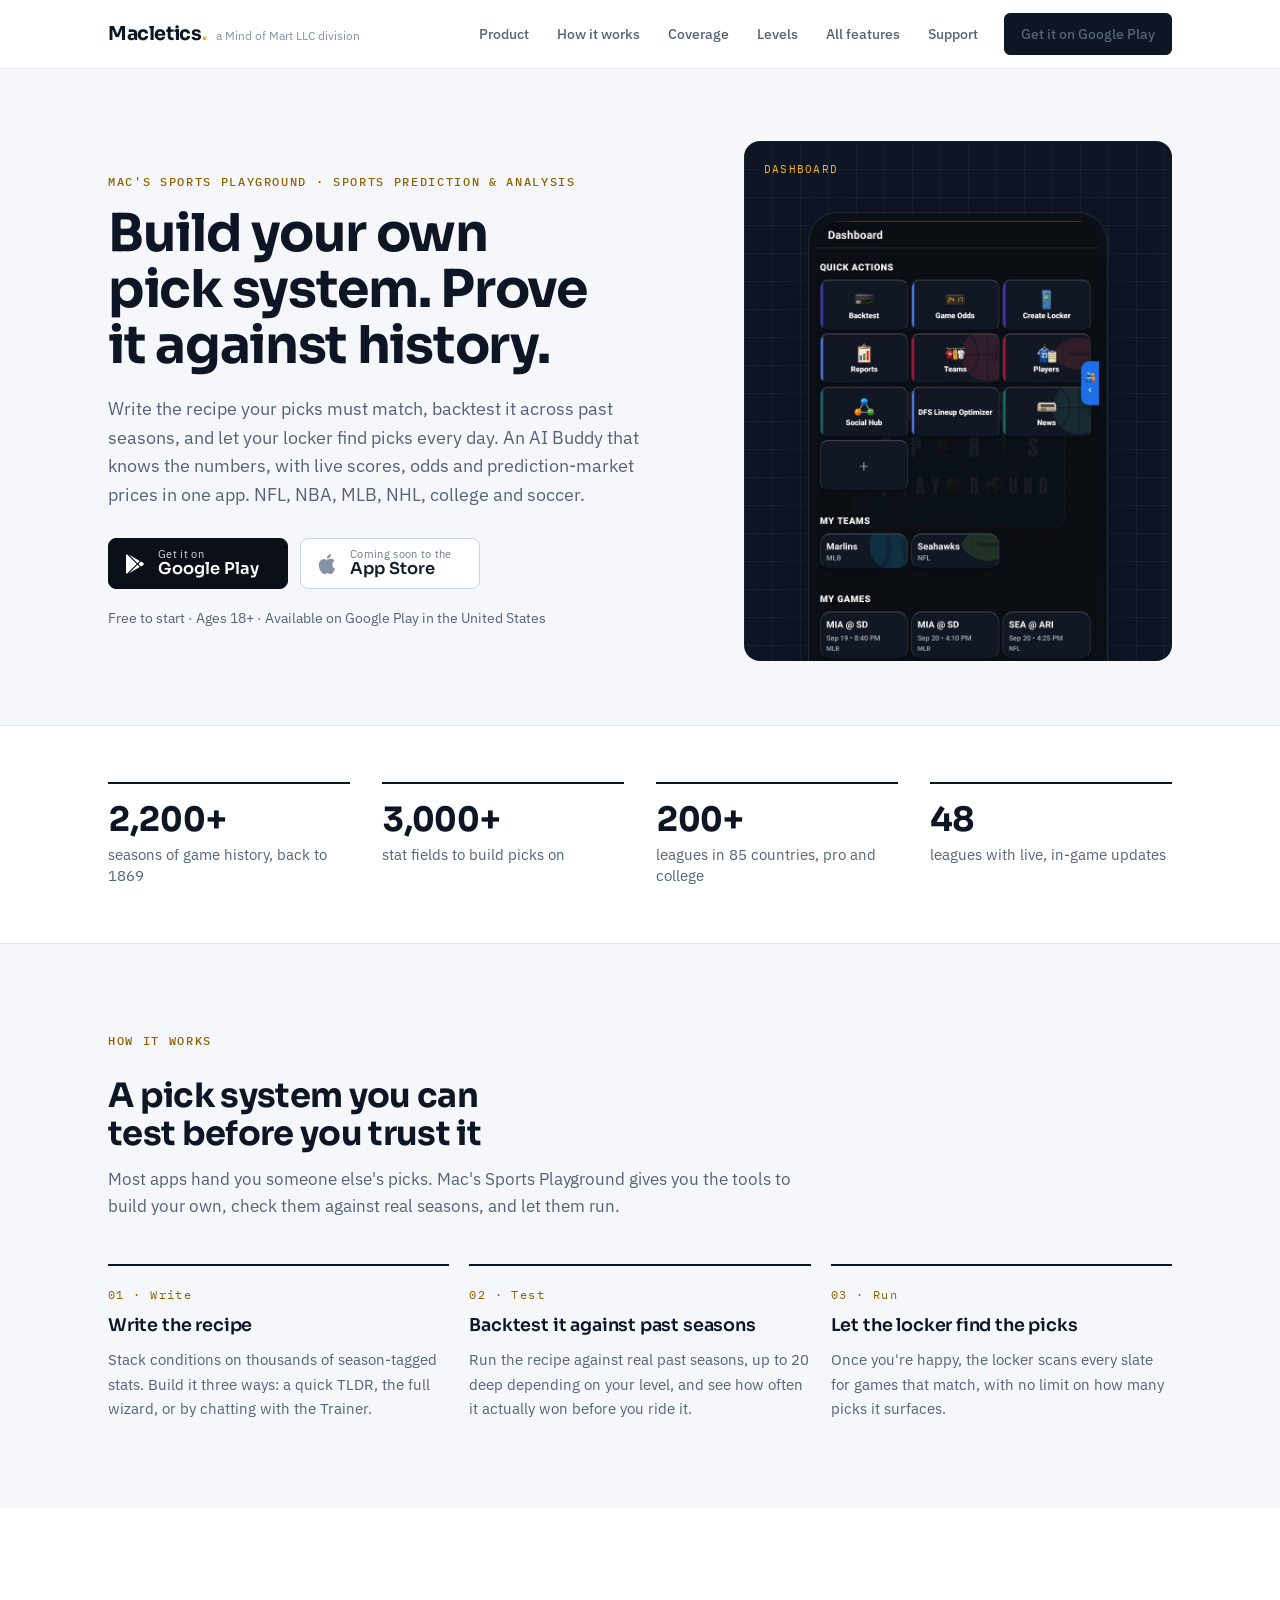
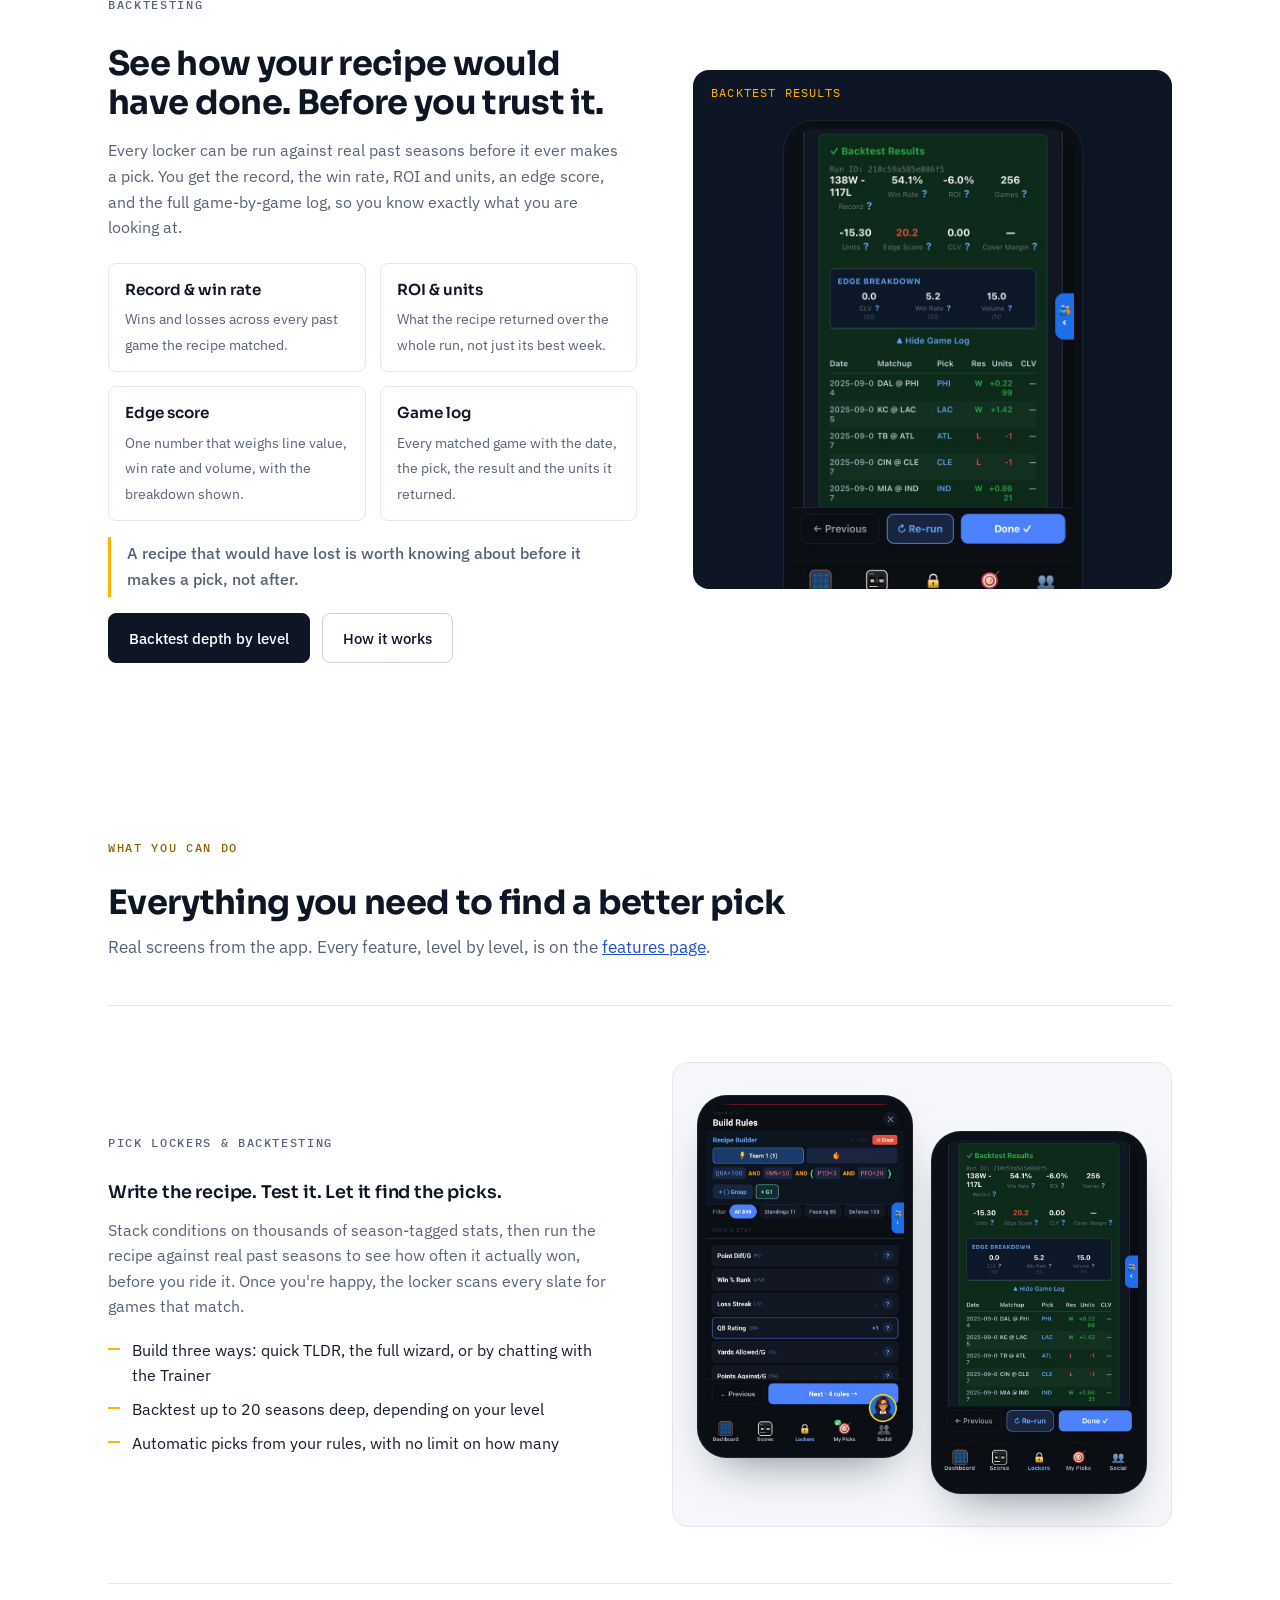
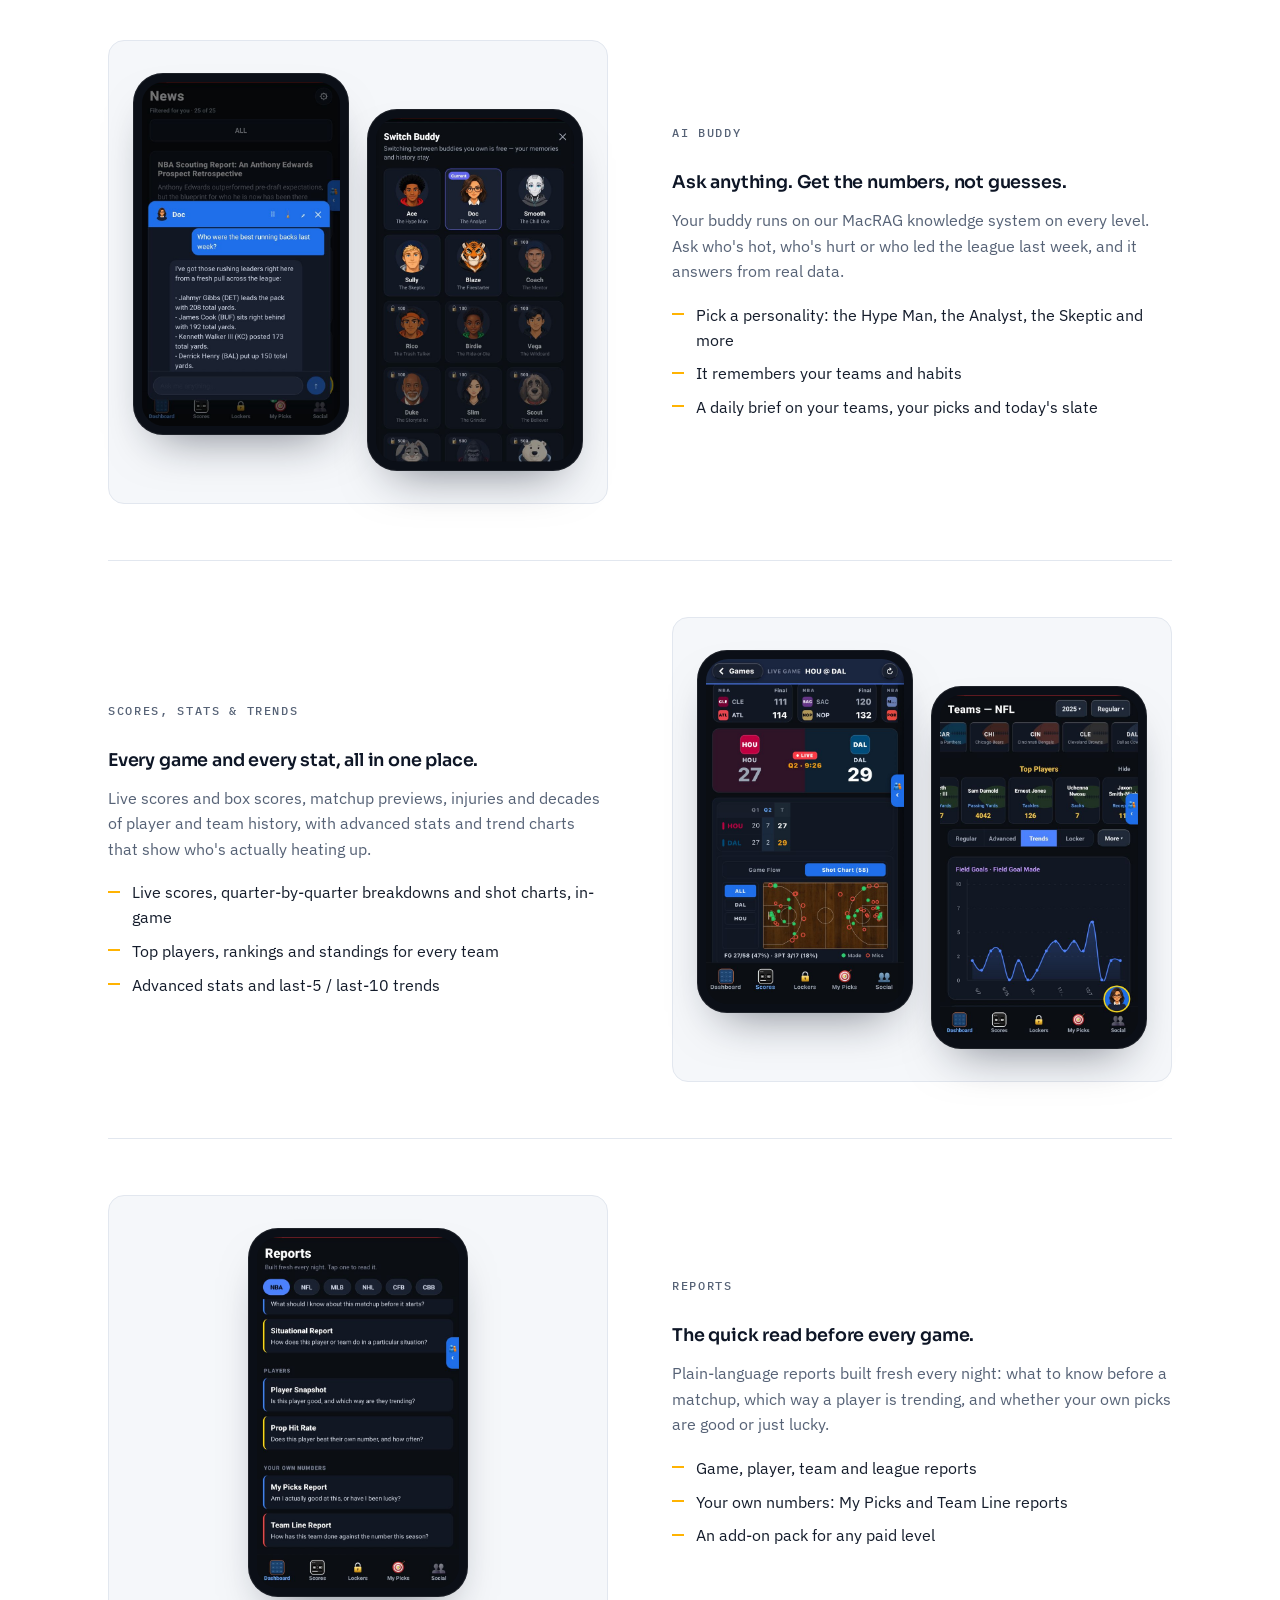
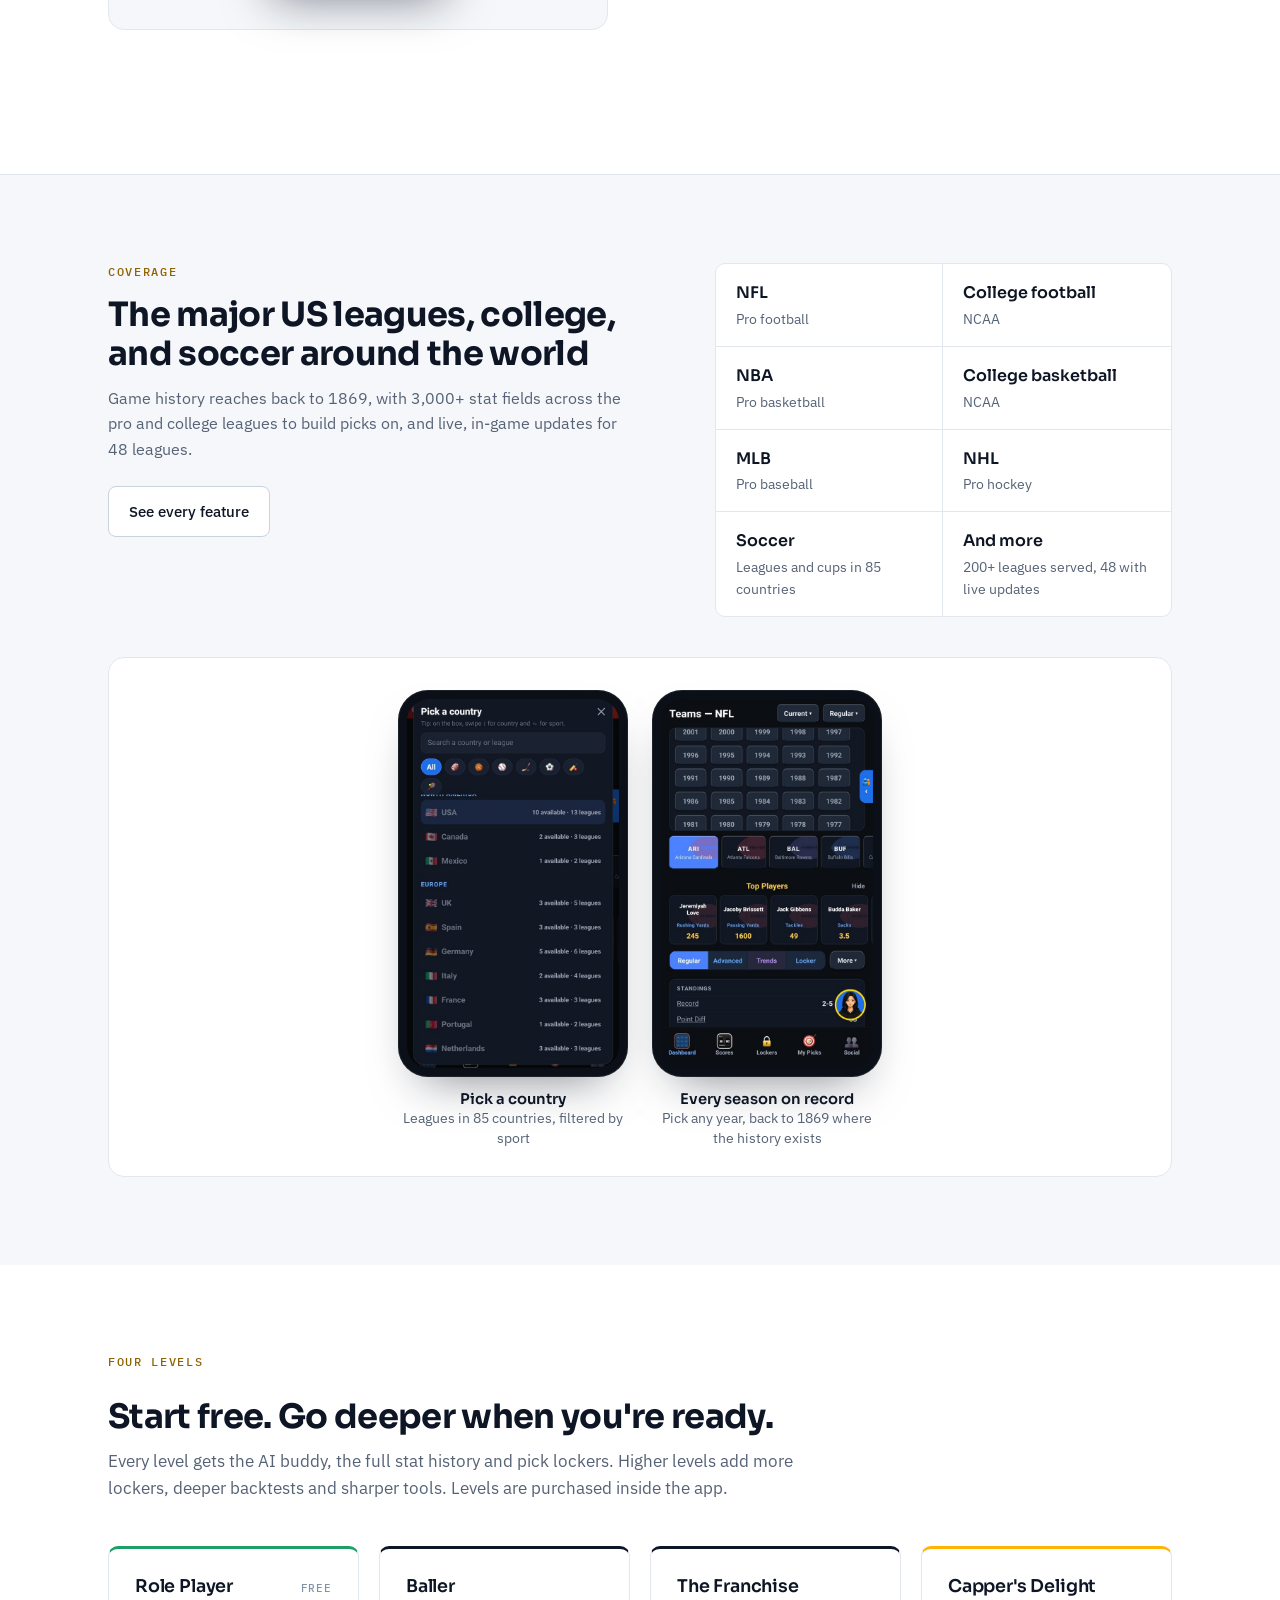
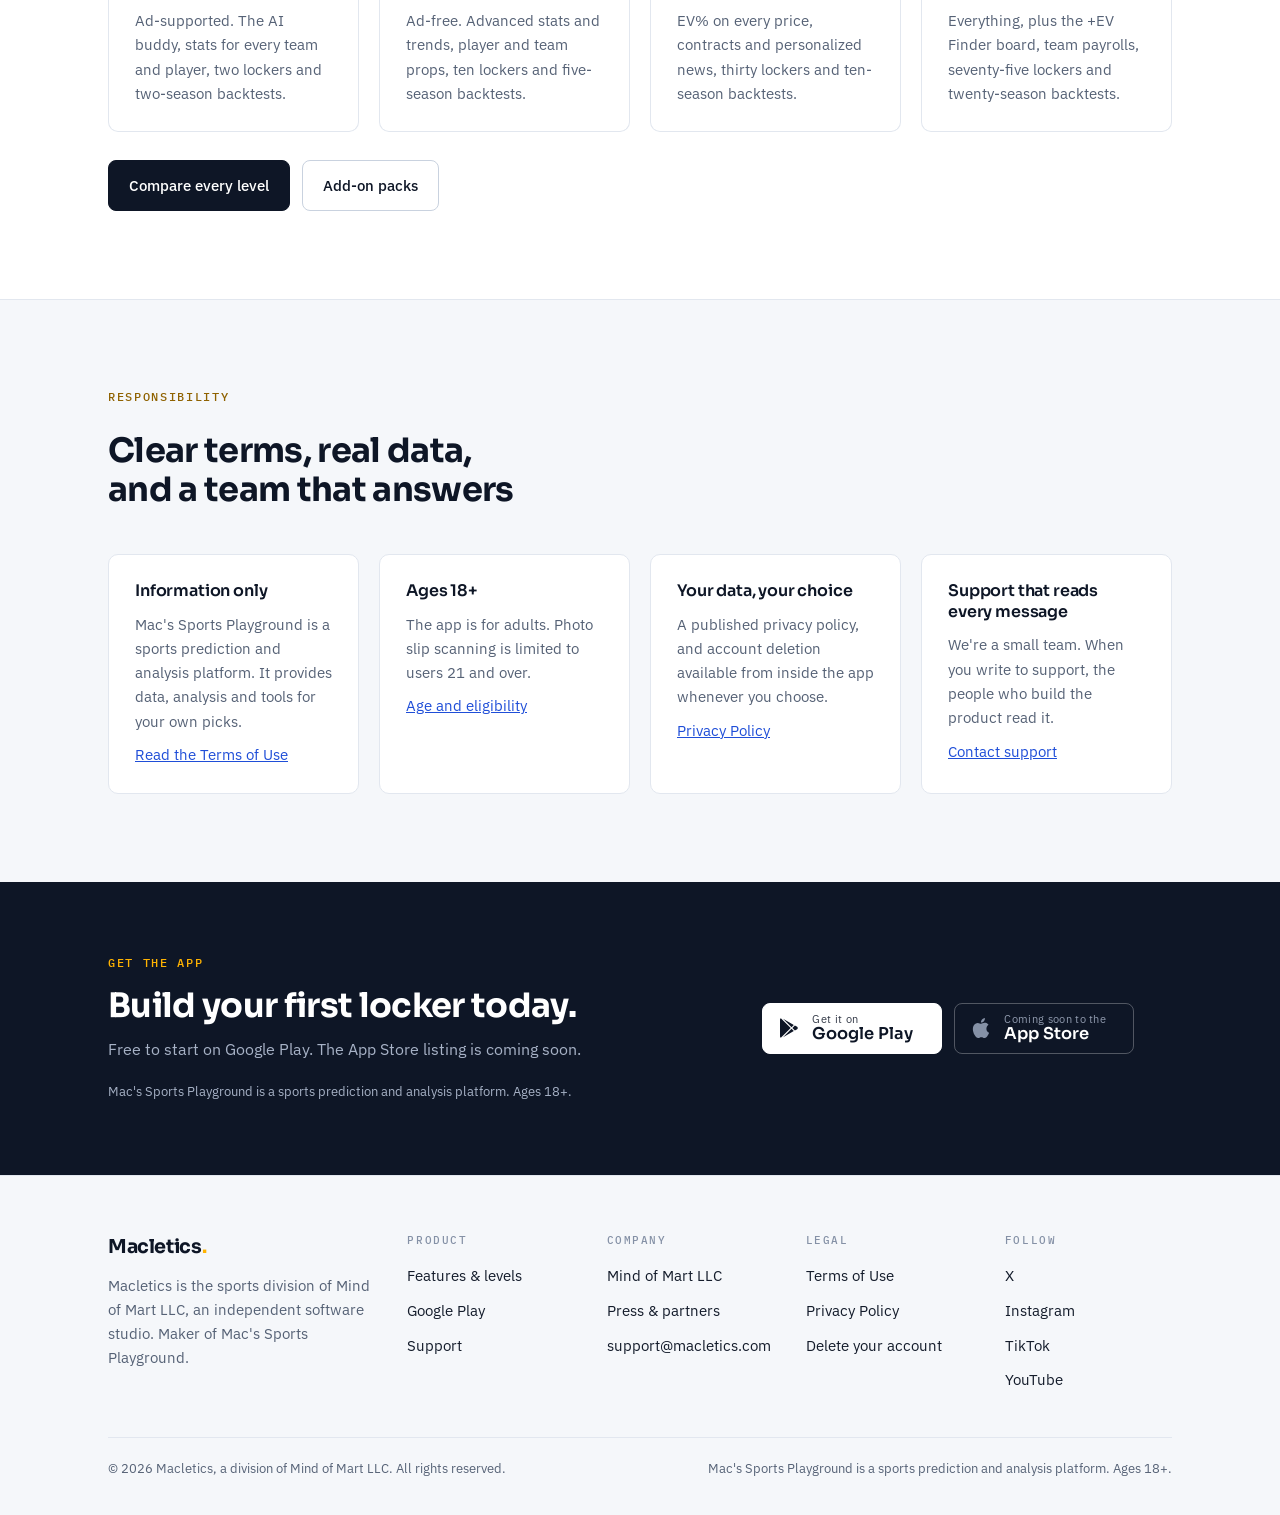
==== commit 2ec455df: "Home: backtesting spotlight, store screenshots in feature rows and coverage strip Co-Authored-By: Cl" ====
--- a/index.html
+++ b/index.html
@@ -118,6 +118,26 @@
   }
   @media (max-width: 520px) { .feature-row .shots .phone:nth-child(2) { display: none; } }
 
+  .spotlight { display: grid; grid-template-columns: 1.05fr .95fr; gap: 56px; align-items: center; }
+  .spotlight .copy { display: grid; gap: 16px; }
+  .spotlight .copy p { color: var(--ink-soft); max-width: 52ch; }
+  .spotlight .metrics { display: grid; grid-template-columns: 1fr 1fr; gap: 14px; margin-top: 6px; }
+  .spotlight .metrics div { border: 1px solid var(--rule); border-radius: var(--radius-sm); padding: 14px 16px; background: var(--bg); }
+  .spotlight .metrics b { display: block; font-family: "Sora", sans-serif; font-weight: 600; color: var(--navy); font-size: .95rem; margin-bottom: 4px; }
+  .spotlight .metrics span { font-size: .88rem; color: var(--ink-soft); line-height: 1.45; }
+  .spotlight .pull { border-left: 3px solid var(--amber); padding: 4px 0 4px 16px; color: var(--navy); font-weight: 500; }
+  .spotlight .visual { background: var(--navy); border-radius: 16px; padding: 36px 24px 0; display: grid; justify-items: center; position: relative; overflow: hidden; }
+  .spotlight .visual .caption { position: absolute; top: 14px; left: 18px; font-family: "IBM Plex Mono", monospace; font-size: .72rem; letter-spacing: .1em; text-transform: uppercase; color: var(--amber); }
+  .spotlight .visual .phone { max-width: 300px; margin: 14px 0 -40px; }
+  @media (max-width: 900px) { .spotlight { grid-template-columns: 1fr; gap: 32px; } .spotlight .visual .phone { max-width: 260px; } }
+  @media (max-width: 520px) { .spotlight .metrics { grid-template-columns: 1fr; } }
+
+  .shot-strip { display: flex; gap: 24px; justify-content: center; align-items: flex-start; flex-wrap: wrap; background: var(--bg); border: 1px solid var(--rule); border-radius: 16px; padding: 32px 24px 28px; margin-top: 40px; }
+  .shot-strip figure { margin: 0; display: grid; gap: 12px; justify-items: center; max-width: 230px; }
+  .shot-strip figure .phone { margin: 0; }
+  .shot-strip figcaption { font-size: .86rem; color: var(--ink-soft); text-align: center; line-height: 1.4; }
+  .shot-strip figcaption b { display: block; font-family: "Sora", sans-serif; font-weight: 600; color: var(--navy); font-size: .92rem; }
+
   .coverage { display: grid; grid-template-columns: 1.1fr .9fr; gap: 48px; align-items: start; }
   .league-list { display: grid; grid-template-columns: repeat(2, 1fr); gap: 0; border: 1px solid var(--rule); border-radius: var(--radius); overflow: hidden; background: var(--bg); }
   .league-list div { padding: 16px 20px; border-bottom: 1px solid var(--rule); display: grid; gap: 2px; }
@@ -240,6 +260,32 @@
     </div>
   </section>
 
+  <!-- ============ BACKTESTING ============ -->
+  <section id="backtest">
+    <div class="wrap spotlight">
+      <div class="copy">
+        <p class="eyebrow">Backtesting</p>
+        <h2>See how your recipe would have done. Before you trust it.</h2>
+        <p>Every locker can be run against real past seasons before it ever makes a pick. You get the record, the win rate, ROI and units, an edge score, and the full game-by-game log, so you know exactly what you are looking at.</p>
+        <div class="metrics">
+          <div><b>Record &amp; win rate</b><span>Wins and losses across every past game the recipe matched.</span></div>
+          <div><b>ROI &amp; units</b><span>What the recipe returned over the whole run, not just its best week.</span></div>
+          <div><b>Edge score</b><span>One number that weighs line value, win rate and volume, with the breakdown shown.</span></div>
+          <div><b>Game log</b><span>Every matched game with the date, the pick, the result and the units it returned.</span></div>
+        </div>
+        <p class="pull">A recipe that would have lost is worth knowing about before it makes a pick, not after.</p>
+        <div class="actions">
+          <a class="btn btn-primary" href="/playground/features/#levels">Backtest depth by level</a>
+          <a class="btn btn-secondary" href="#how">How it works</a>
+        </div>
+      </div>
+      <div class="visual">
+        <span class="caption">Backtest results</span>
+        <div class="phone"><img src="/img/app/backtest.jpg" alt="Backtest results for an NFL recipe: record, win rate, ROI, units, edge score breakdown and the game log" width="600" height="1044" loading="lazy"></div>
+      </div>
+    </div>
+  </section>
+
   <!-- ============ PRODUCT ============ -->
   <section id="product">
     <div class="wrap">
@@ -262,6 +308,7 @@
         </div>
         <div class="shots">
           <div class="phone"><img src="/img/app/build-rules.jpg" alt="The recipe builder with rules and a stat picker" width="600" height="1044" loading="lazy"></div>
+          <div class="phone"><img src="/img/app/backtest.jpg" alt="Backtest results with record, win rate, ROI and the game log" width="600" height="1044" loading="lazy"></div>
         </div>
       </div>
 
@@ -288,13 +335,13 @@
           <h3>Every game and every stat, all in one place.</h3>
           <p>Live scores and box scores, matchup previews, injuries and decades of player and team history, with advanced stats and trend charts that show who's actually heating up.</p>
           <ul>
-            <li>Live scores across every league</li>
+            <li>Live scores, quarter-by-quarter breakdowns and shot charts, in-game</li>
             <li>Top players, rankings and standings for every team</li>
             <li>Advanced stats and last-5 / last-10 trends</li>
           </ul>
         </div>
         <div class="shots">
-          <div class="phone"><img src="/img/app/scores.jpg" alt="The MLB scores board with in-progress and completed games" width="600" height="1044" loading="lazy"></div>
+          <div class="phone"><img src="/img/app/live-game.jpg" alt="A live NBA game with the running score, quarter breakdown and shot chart" width="600" height="1044" loading="lazy"></div>
           <div class="phone"><img src="/img/app/team-trends.jpg" alt="A team trends chart with top players" width="600" height="1044" loading="lazy"></div>
         </div>
       </div>
@@ -319,7 +366,7 @@
 
   <!-- ============ COVERAGE ============ -->
   <section id="coverage" class="soft rule-top">
-    <div class="wrap coverage">
+    <div class="wrap coverage" style="margin-bottom:0">
       <div>
         <p class="eyebrow">Coverage</p>
         <h2>The major US leagues, college, and soccer around the world</h2>
@@ -337,6 +384,18 @@
         <div><b>NHL</b><span>Pro hockey</span></div>
         <div><b>Soccer</b><span>Leagues and cups in 85 countries</span></div>
         <div><b>And more</b><span>200+ leagues served, 48 with live updates</span></div>
+      </div>
+    </div>
+    <div class="wrap">
+      <div class="shot-strip" aria-label="Coverage screens">
+        <figure>
+          <div class="phone"><img src="/img/app/world.jpg" alt="The country picker, listing leagues available in the USA, Canada, Mexico, the UK, Spain, Germany, Italy, France and more" width="600" height="1044" loading="lazy"></div>
+          <figcaption><b>Pick a country</b>Leagues in 85 countries, filtered by sport</figcaption>
+        </figure>
+        <figure>
+          <div class="phone"><img src="/img/app/history.jpg" alt="The NFL teams screen with a season picker reaching back decades, plus top players and standings" width="600" height="1044" loading="lazy"></div>
+          <figcaption><b>Every season on record</b>Pick any year, back to 1869 where the history exists</figcaption>
+        </figure>
       </div>
     </div>
   </section>
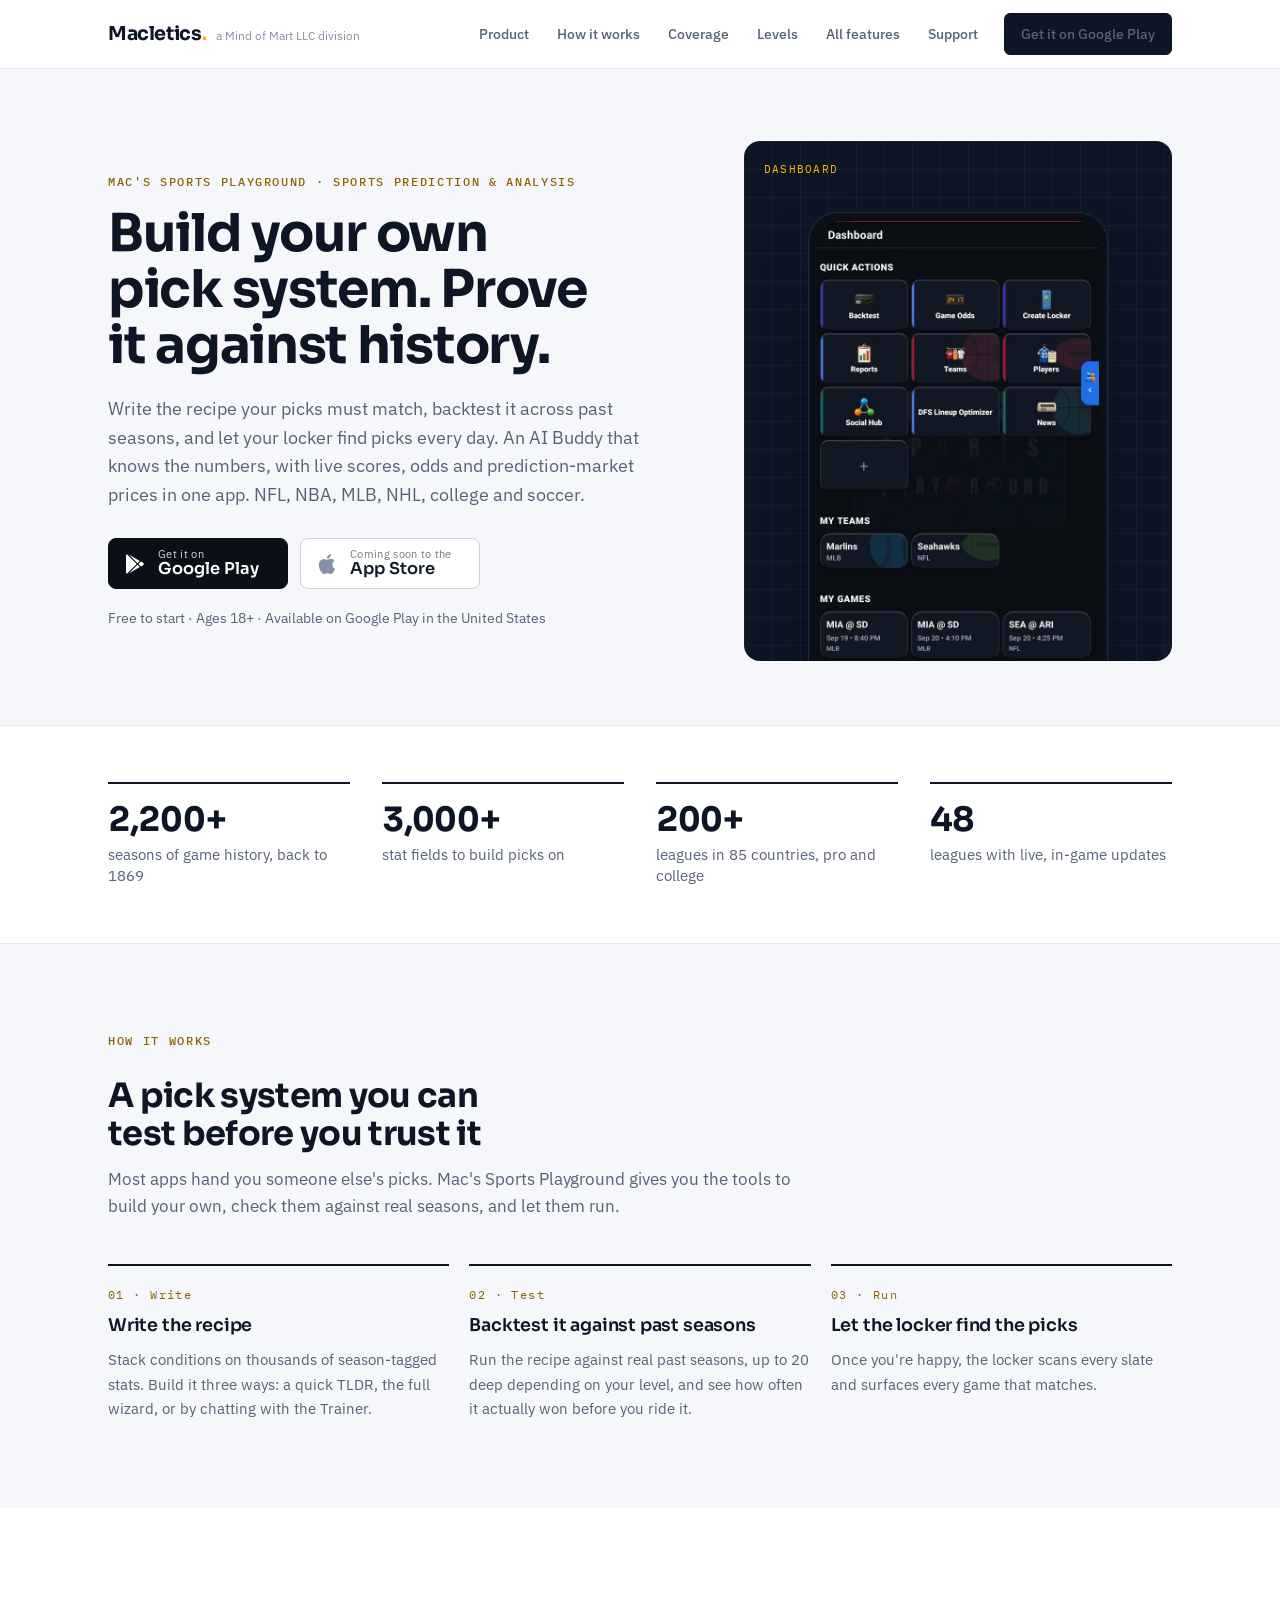
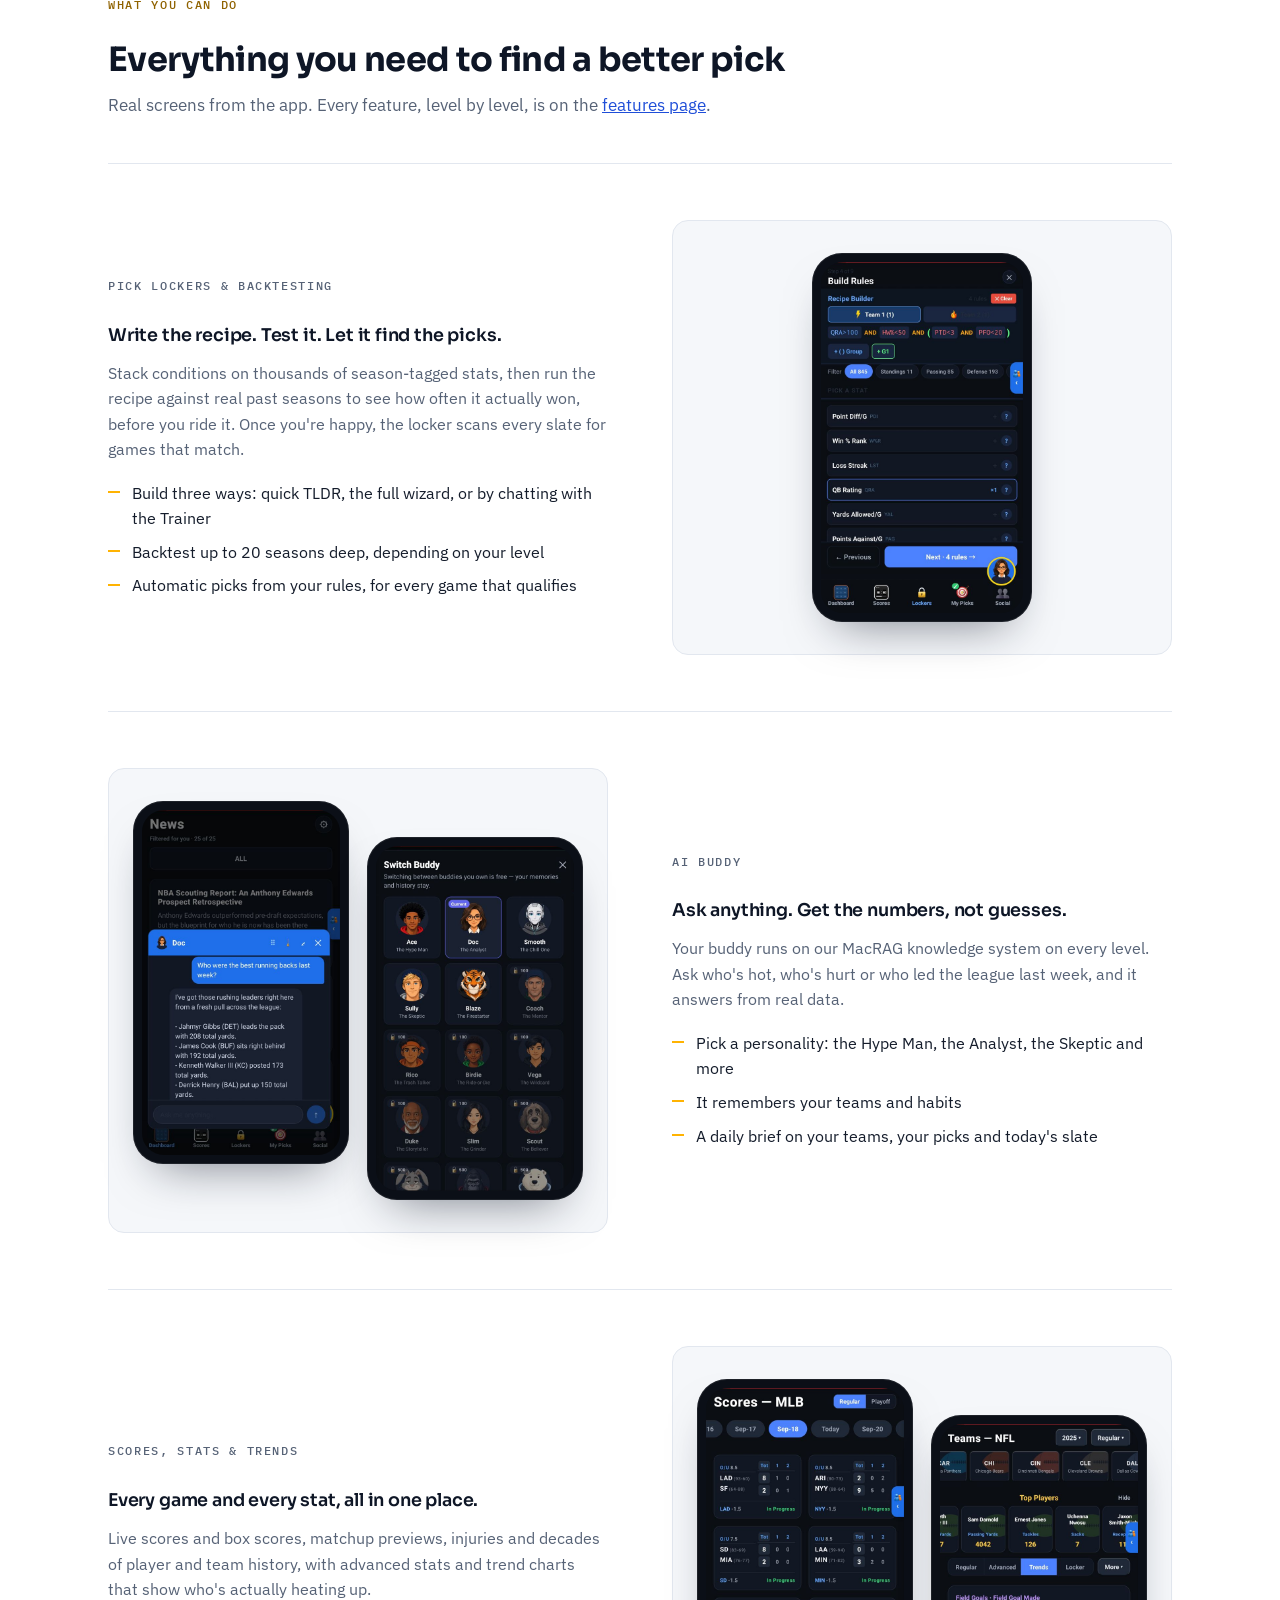
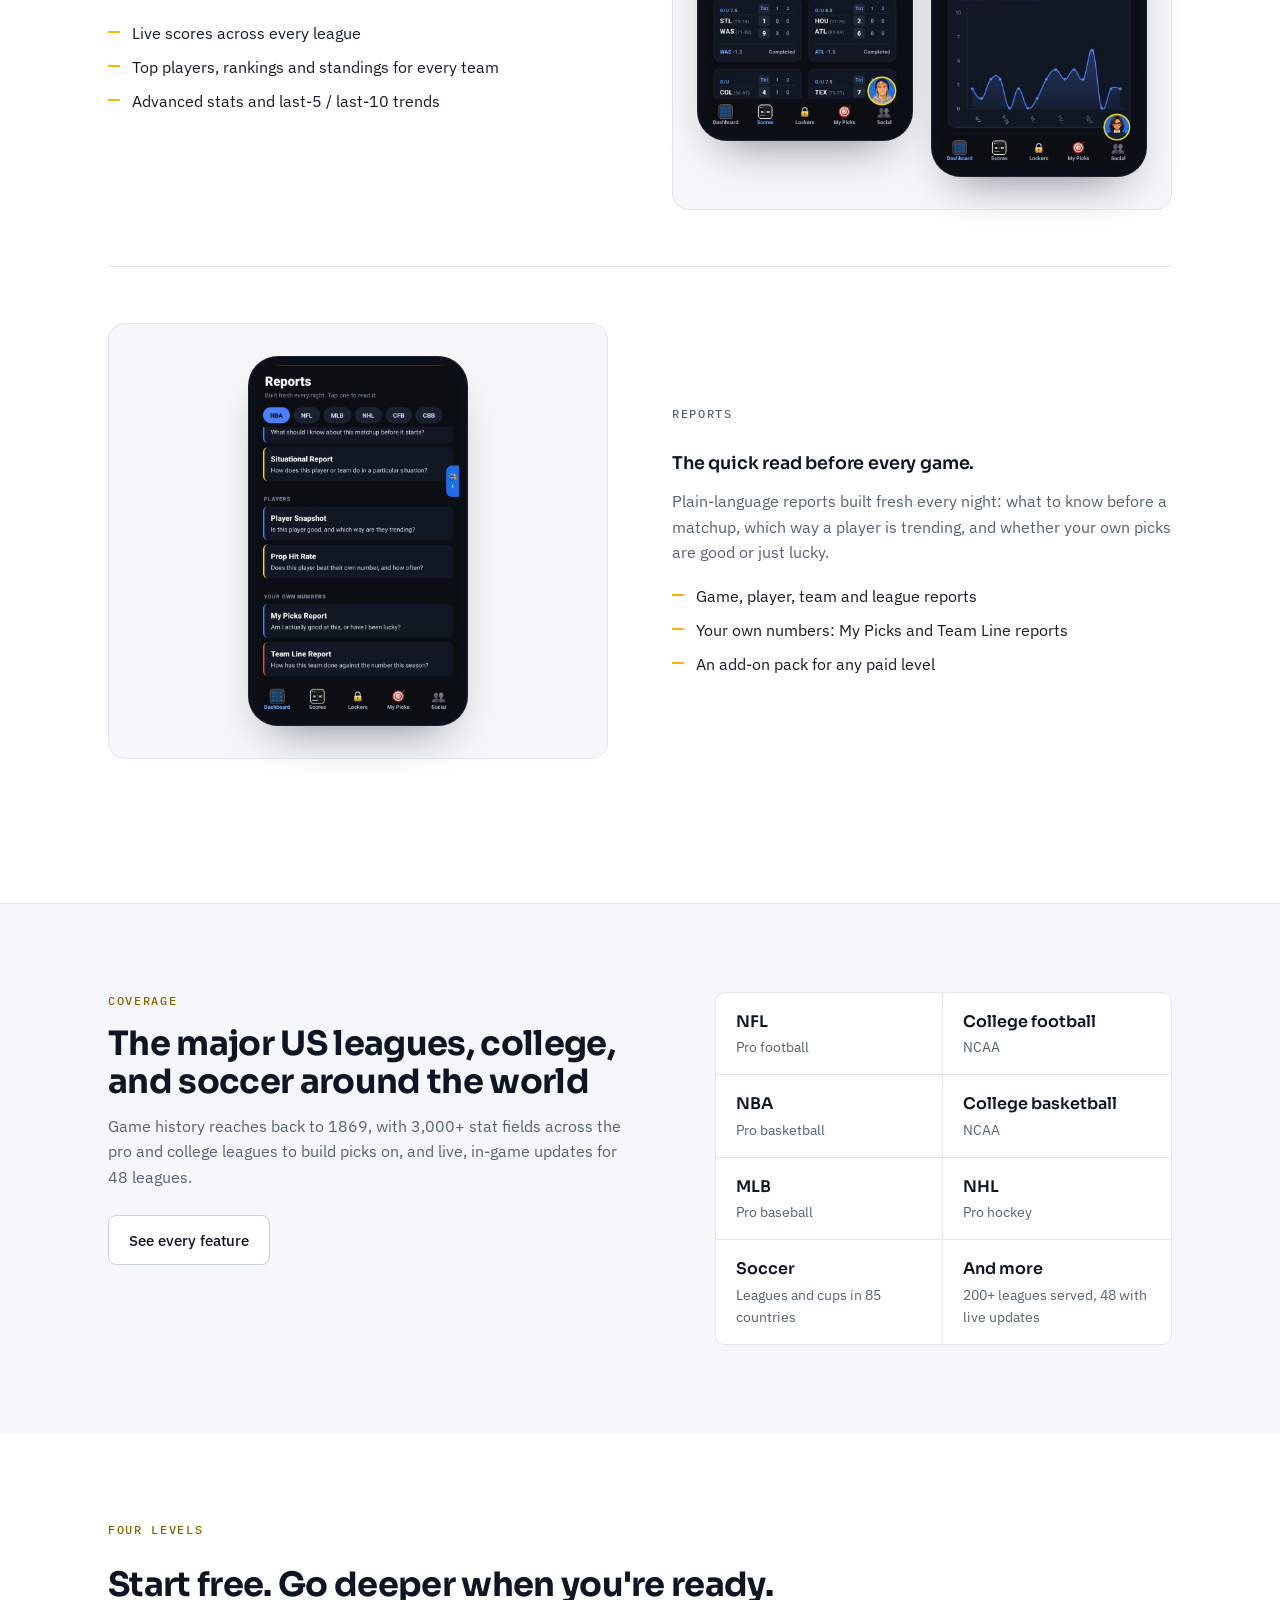
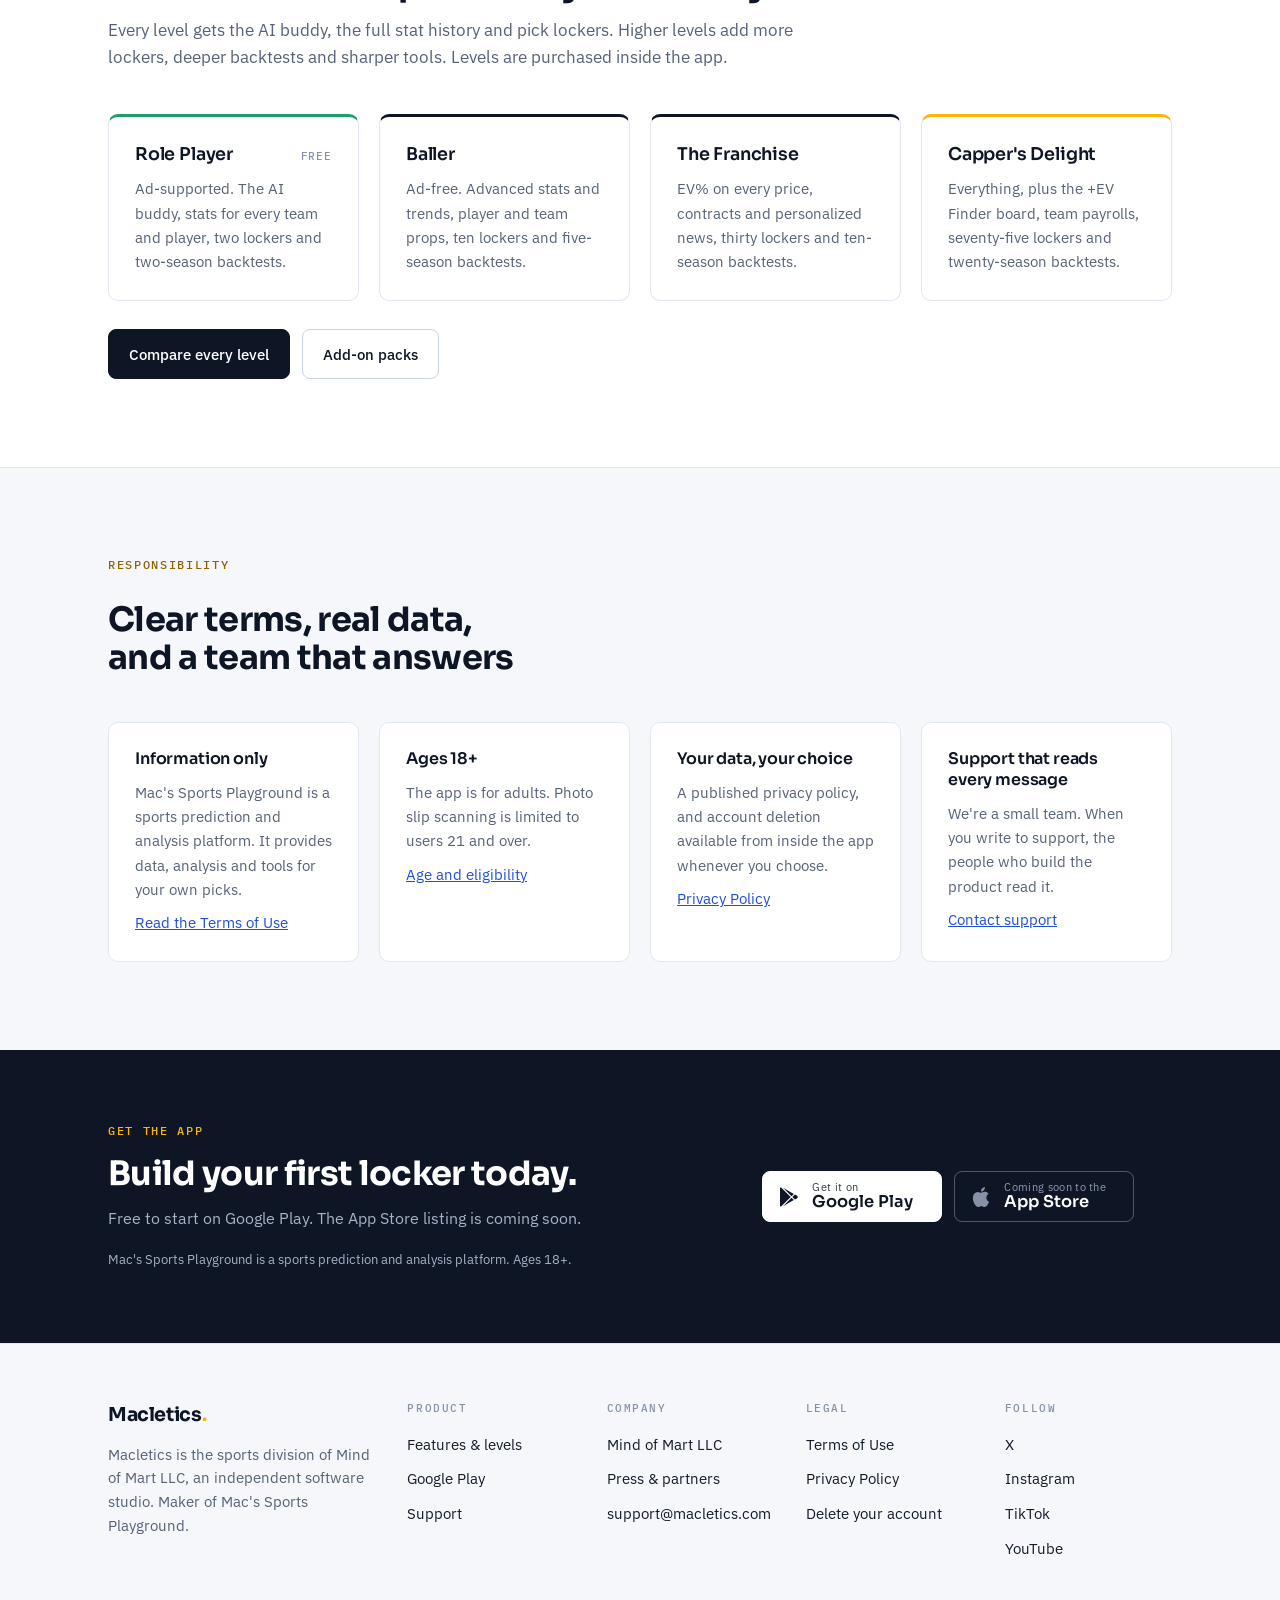
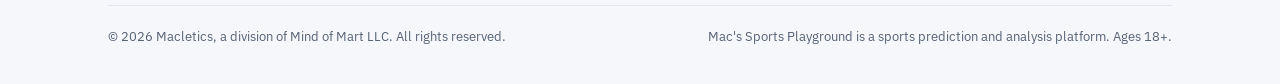
==== commit 968a481b: "Copy: drop 'unlimited', mark chat counts approximate with a disclaimer Co-Authored-By: Claude Fable " ====
--- a/index.html
+++ b/index.html
@@ -118,26 +118,6 @@
   }
   @media (max-width: 520px) { .feature-row .shots .phone:nth-child(2) { display: none; } }
 
-  .spotlight { display: grid; grid-template-columns: 1.05fr .95fr; gap: 56px; align-items: center; }
-  .spotlight .copy { display: grid; gap: 16px; }
-  .spotlight .copy p { color: var(--ink-soft); max-width: 52ch; }
-  .spotlight .metrics { display: grid; grid-template-columns: 1fr 1fr; gap: 14px; margin-top: 6px; }
-  .spotlight .metrics div { border: 1px solid var(--rule); border-radius: var(--radius-sm); padding: 14px 16px; background: var(--bg); }
-  .spotlight .metrics b { display: block; font-family: "Sora", sans-serif; font-weight: 600; color: var(--navy); font-size: .95rem; margin-bottom: 4px; }
-  .spotlight .metrics span { font-size: .88rem; color: var(--ink-soft); line-height: 1.45; }
-  .spotlight .pull { border-left: 3px solid var(--amber); padding: 4px 0 4px 16px; color: var(--navy); font-weight: 500; }
-  .spotlight .visual { background: var(--navy); border-radius: 16px; padding: 36px 24px 0; display: grid; justify-items: center; position: relative; overflow: hidden; }
-  .spotlight .visual .caption { position: absolute; top: 14px; left: 18px; font-family: "IBM Plex Mono", monospace; font-size: .72rem; letter-spacing: .1em; text-transform: uppercase; color: var(--amber); }
-  .spotlight .visual .phone { max-width: 300px; margin: 14px 0 -40px; }
-  @media (max-width: 900px) { .spotlight { grid-template-columns: 1fr; gap: 32px; } .spotlight .visual .phone { max-width: 260px; } }
-  @media (max-width: 520px) { .spotlight .metrics { grid-template-columns: 1fr; } }
-
-  .shot-strip { display: flex; gap: 24px; justify-content: center; align-items: flex-start; flex-wrap: wrap; background: var(--bg); border: 1px solid var(--rule); border-radius: 16px; padding: 32px 24px 28px; margin-top: 40px; }
-  .shot-strip figure { margin: 0; display: grid; gap: 12px; justify-items: center; max-width: 230px; }
-  .shot-strip figure .phone { margin: 0; }
-  .shot-strip figcaption { font-size: .86rem; color: var(--ink-soft); text-align: center; line-height: 1.4; }
-  .shot-strip figcaption b { display: block; font-family: "Sora", sans-serif; font-weight: 600; color: var(--navy); font-size: .92rem; }
-
   .coverage { display: grid; grid-template-columns: 1.1fr .9fr; gap: 48px; align-items: start; }
   .league-list { display: grid; grid-template-columns: repeat(2, 1fr); gap: 0; border: 1px solid var(--rule); border-radius: var(--radius); overflow: hidden; background: var(--bg); }
   .league-list div { padding: 16px 20px; border-bottom: 1px solid var(--rule); display: grid; gap: 2px; }
@@ -254,34 +234,8 @@
         <div class="step">
           <span class="num">03 · Run</span>
           <h3>Let the locker find the picks</h3>
-          <p>Once you're happy, the locker scans every slate for games that match, with no limit on how many picks it surfaces.</p>
-        </div>
-      </div>
-    </div>
-  </section>
-
-  <!-- ============ BACKTESTING ============ -->
-  <section id="backtest">
-    <div class="wrap spotlight">
-      <div class="copy">
-        <p class="eyebrow">Backtesting</p>
-        <h2>See how your recipe would have done. Before you trust it.</h2>
-        <p>Every locker can be run against real past seasons before it ever makes a pick. You get the record, the win rate, ROI and units, an edge score, and the full game-by-game log, so you know exactly what you are looking at.</p>
-        <div class="metrics">
-          <div><b>Record &amp; win rate</b><span>Wins and losses across every past game the recipe matched.</span></div>
-          <div><b>ROI &amp; units</b><span>What the recipe returned over the whole run, not just its best week.</span></div>
-          <div><b>Edge score</b><span>One number that weighs line value, win rate and volume, with the breakdown shown.</span></div>
-          <div><b>Game log</b><span>Every matched game with the date, the pick, the result and the units it returned.</span></div>
-        </div>
-        <p class="pull">A recipe that would have lost is worth knowing about before it makes a pick, not after.</p>
-        <div class="actions">
-          <a class="btn btn-primary" href="/playground/features/#levels">Backtest depth by level</a>
-          <a class="btn btn-secondary" href="#how">How it works</a>
-        </div>
-      </div>
-      <div class="visual">
-        <span class="caption">Backtest results</span>
-        <div class="phone"><img src="/img/app/backtest.jpg" alt="Backtest results for an NFL recipe: record, win rate, ROI, units, edge score breakdown and the game log" width="600" height="1044" loading="lazy"></div>
+          <p>Once you're happy, the locker scans every slate and surfaces every game that matches.</p>
+        </div>
       </div>
     </div>
   </section>
@@ -303,12 +257,11 @@
           <ul>
             <li>Build three ways: quick TLDR, the full wizard, or by chatting with the Trainer</li>
             <li>Backtest up to 20 seasons deep, depending on your level</li>
-            <li>Automatic picks from your rules, with no limit on how many</li>
+            <li>Automatic picks from your rules, for every game that qualifies</li>
           </ul>
         </div>
         <div class="shots">
           <div class="phone"><img src="/img/app/build-rules.jpg" alt="The recipe builder with rules and a stat picker" width="600" height="1044" loading="lazy"></div>
-          <div class="phone"><img src="/img/app/backtest.jpg" alt="Backtest results with record, win rate, ROI and the game log" width="600" height="1044" loading="lazy"></div>
         </div>
       </div>
 
@@ -335,13 +288,13 @@
           <h3>Every game and every stat, all in one place.</h3>
           <p>Live scores and box scores, matchup previews, injuries and decades of player and team history, with advanced stats and trend charts that show who's actually heating up.</p>
           <ul>
-            <li>Live scores, quarter-by-quarter breakdowns and shot charts, in-game</li>
+            <li>Live scores across every league</li>
             <li>Top players, rankings and standings for every team</li>
             <li>Advanced stats and last-5 / last-10 trends</li>
           </ul>
         </div>
         <div class="shots">
-          <div class="phone"><img src="/img/app/live-game.jpg" alt="A live NBA game with the running score, quarter breakdown and shot chart" width="600" height="1044" loading="lazy"></div>
+          <div class="phone"><img src="/img/app/scores.jpg" alt="The MLB scores board with in-progress and completed games" width="600" height="1044" loading="lazy"></div>
           <div class="phone"><img src="/img/app/team-trends.jpg" alt="A team trends chart with top players" width="600" height="1044" loading="lazy"></div>
         </div>
       </div>
@@ -366,7 +319,7 @@
 
   <!-- ============ COVERAGE ============ -->
   <section id="coverage" class="soft rule-top">
-    <div class="wrap coverage" style="margin-bottom:0">
+    <div class="wrap coverage">
       <div>
         <p class="eyebrow">Coverage</p>
         <h2>The major US leagues, college, and soccer around the world</h2>
@@ -384,18 +337,6 @@
         <div><b>NHL</b><span>Pro hockey</span></div>
         <div><b>Soccer</b><span>Leagues and cups in 85 countries</span></div>
         <div><b>And more</b><span>200+ leagues served, 48 with live updates</span></div>
-      </div>
-    </div>
-    <div class="wrap">
-      <div class="shot-strip" aria-label="Coverage screens">
-        <figure>
-          <div class="phone"><img src="/img/app/world.jpg" alt="The country picker, listing leagues available in the USA, Canada, Mexico, the UK, Spain, Germany, Italy, France and more" width="600" height="1044" loading="lazy"></div>
-          <figcaption><b>Pick a country</b>Leagues in 85 countries, filtered by sport</figcaption>
-        </figure>
-        <figure>
-          <div class="phone"><img src="/img/app/history.jpg" alt="The NFL teams screen with a season picker reaching back decades, plus top players and standings" width="600" height="1044" loading="lazy"></div>
-          <figcaption><b>Every season on record</b>Pick any year, back to 1869 where the history exists</figcaption>
-        </figure>
       </div>
     </div>
   </section>
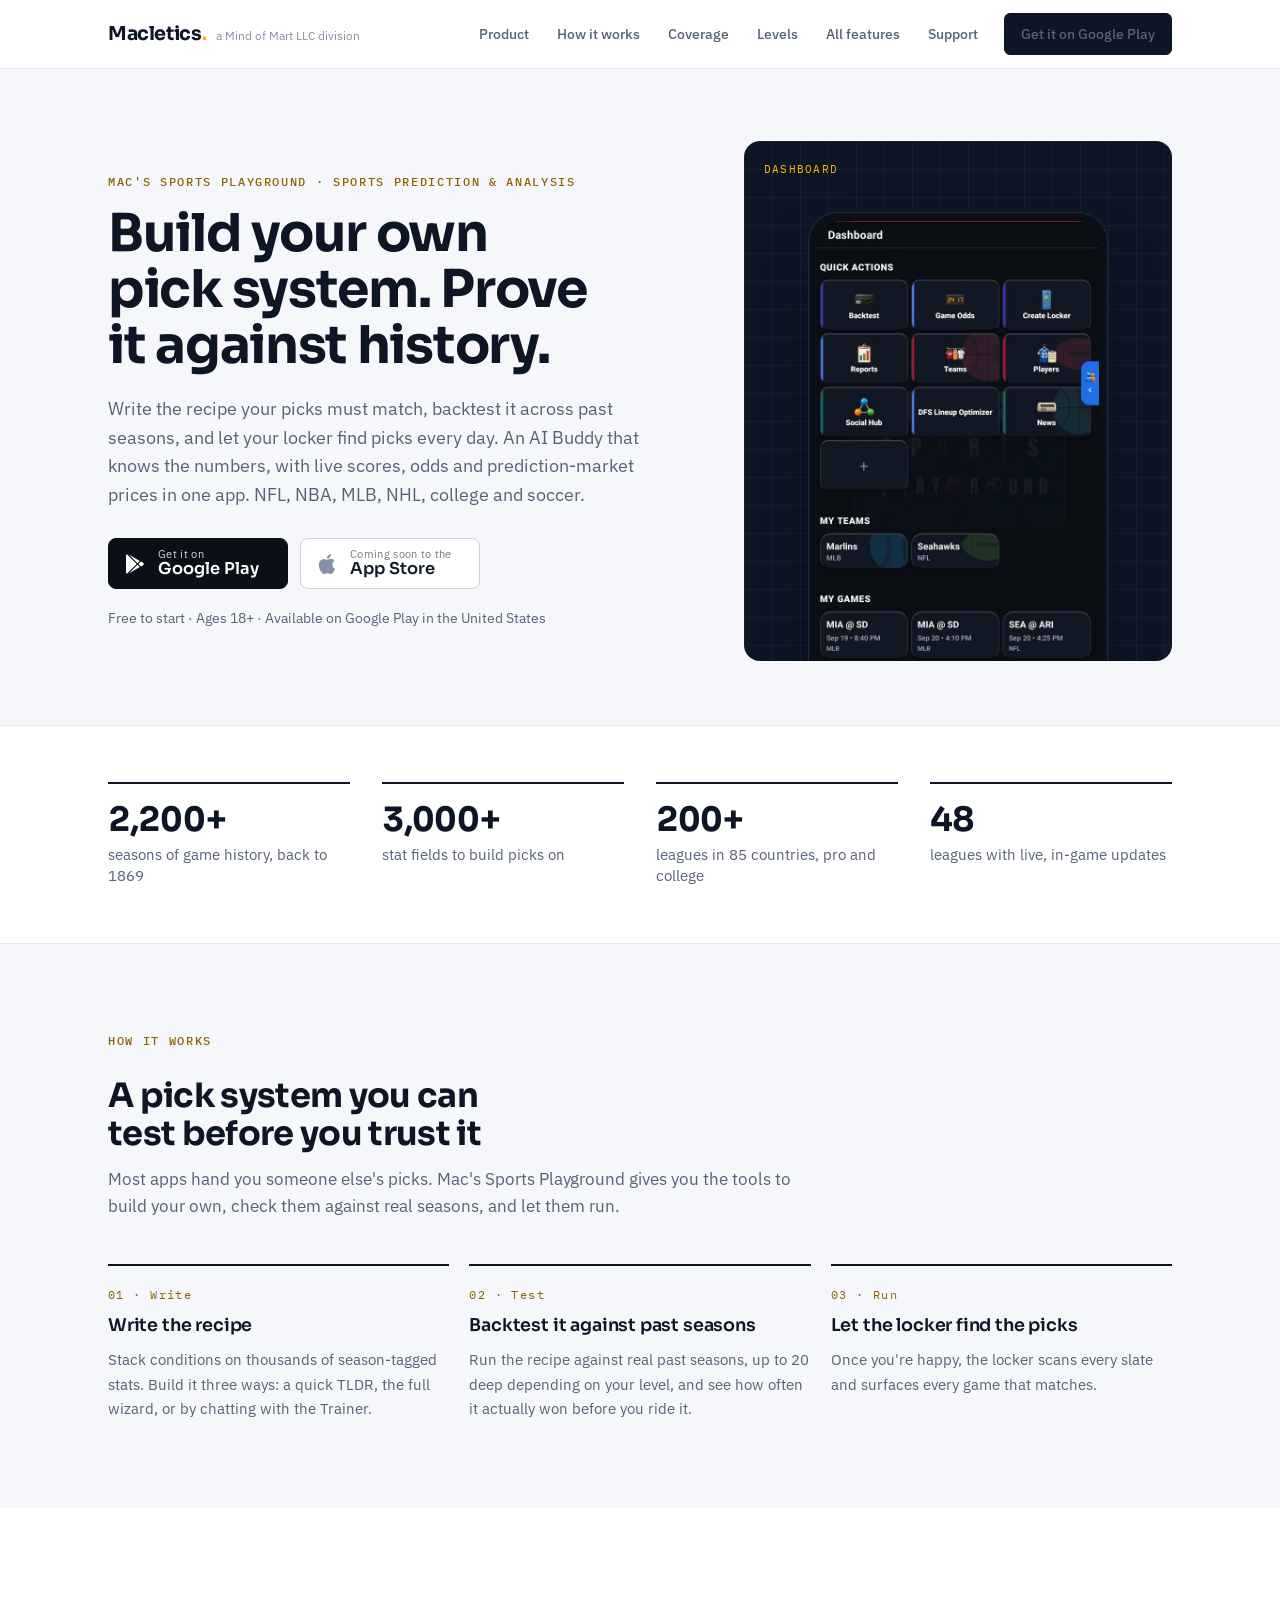
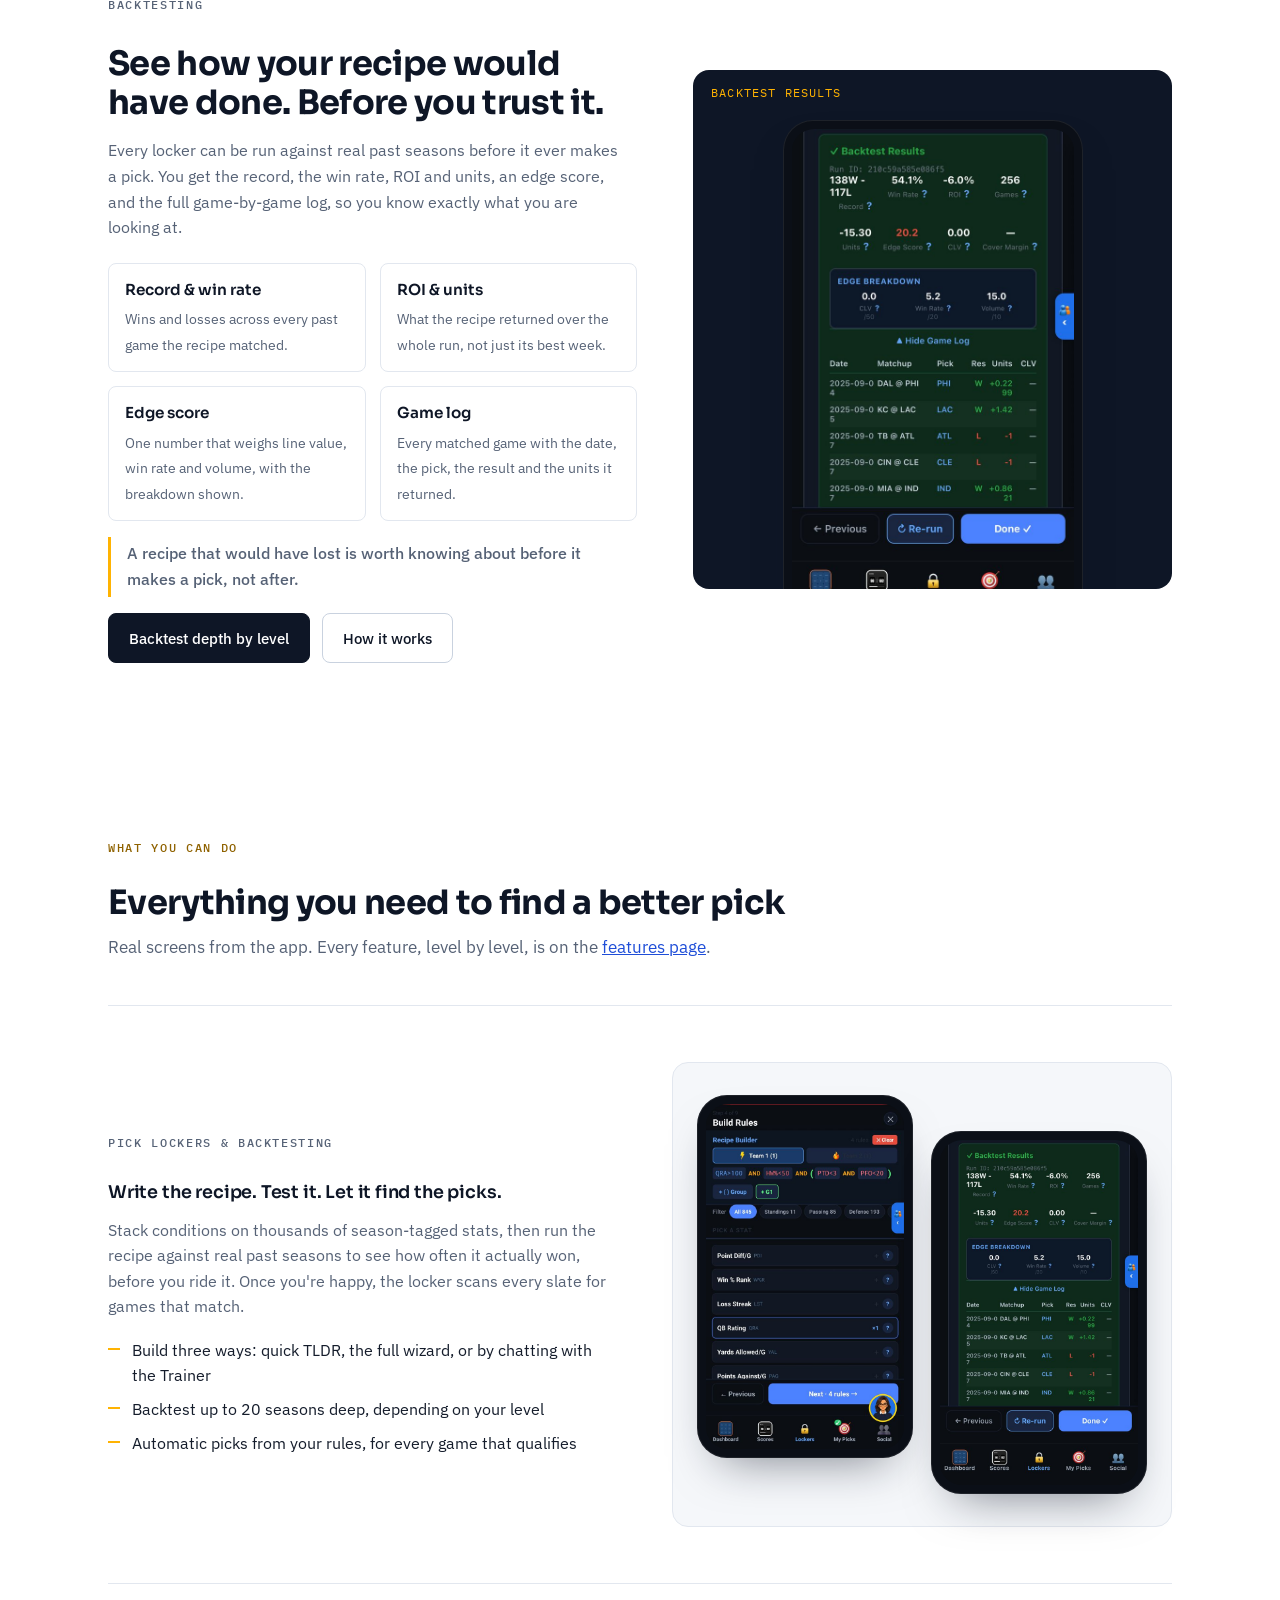
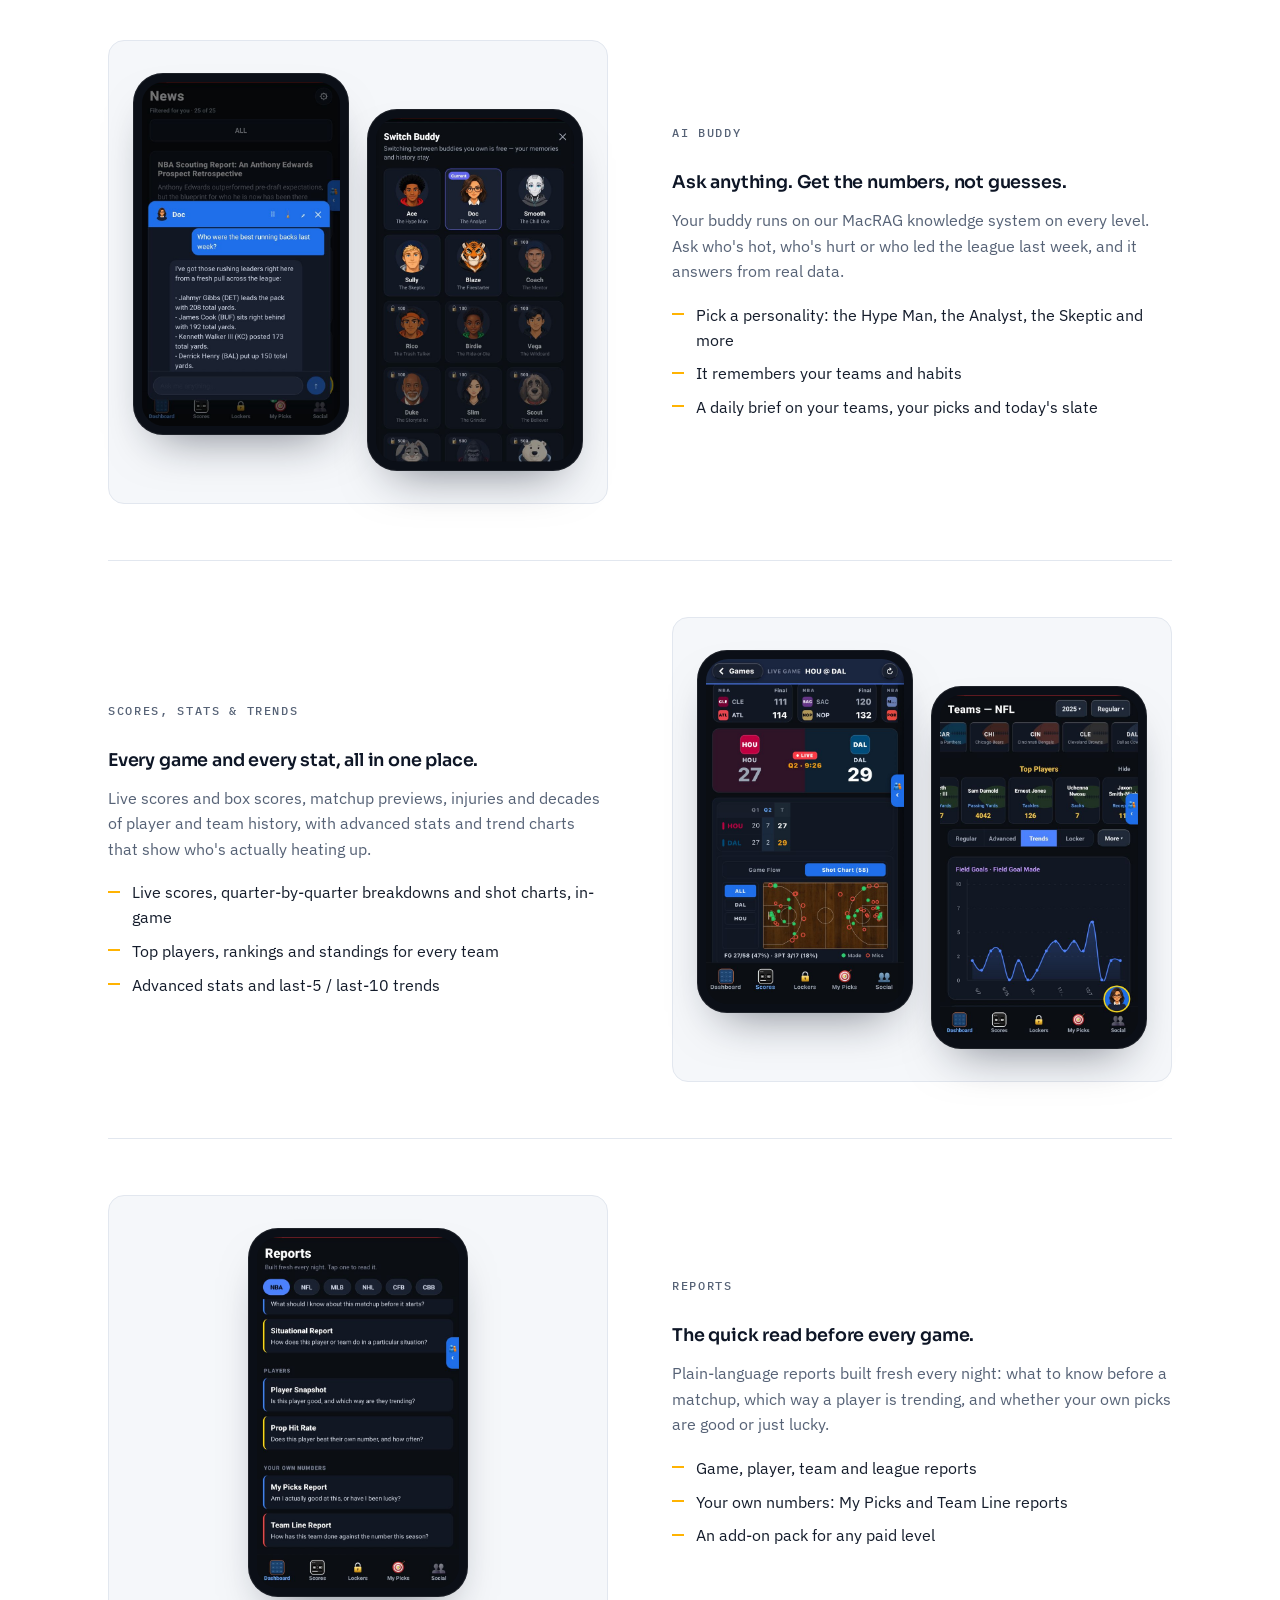
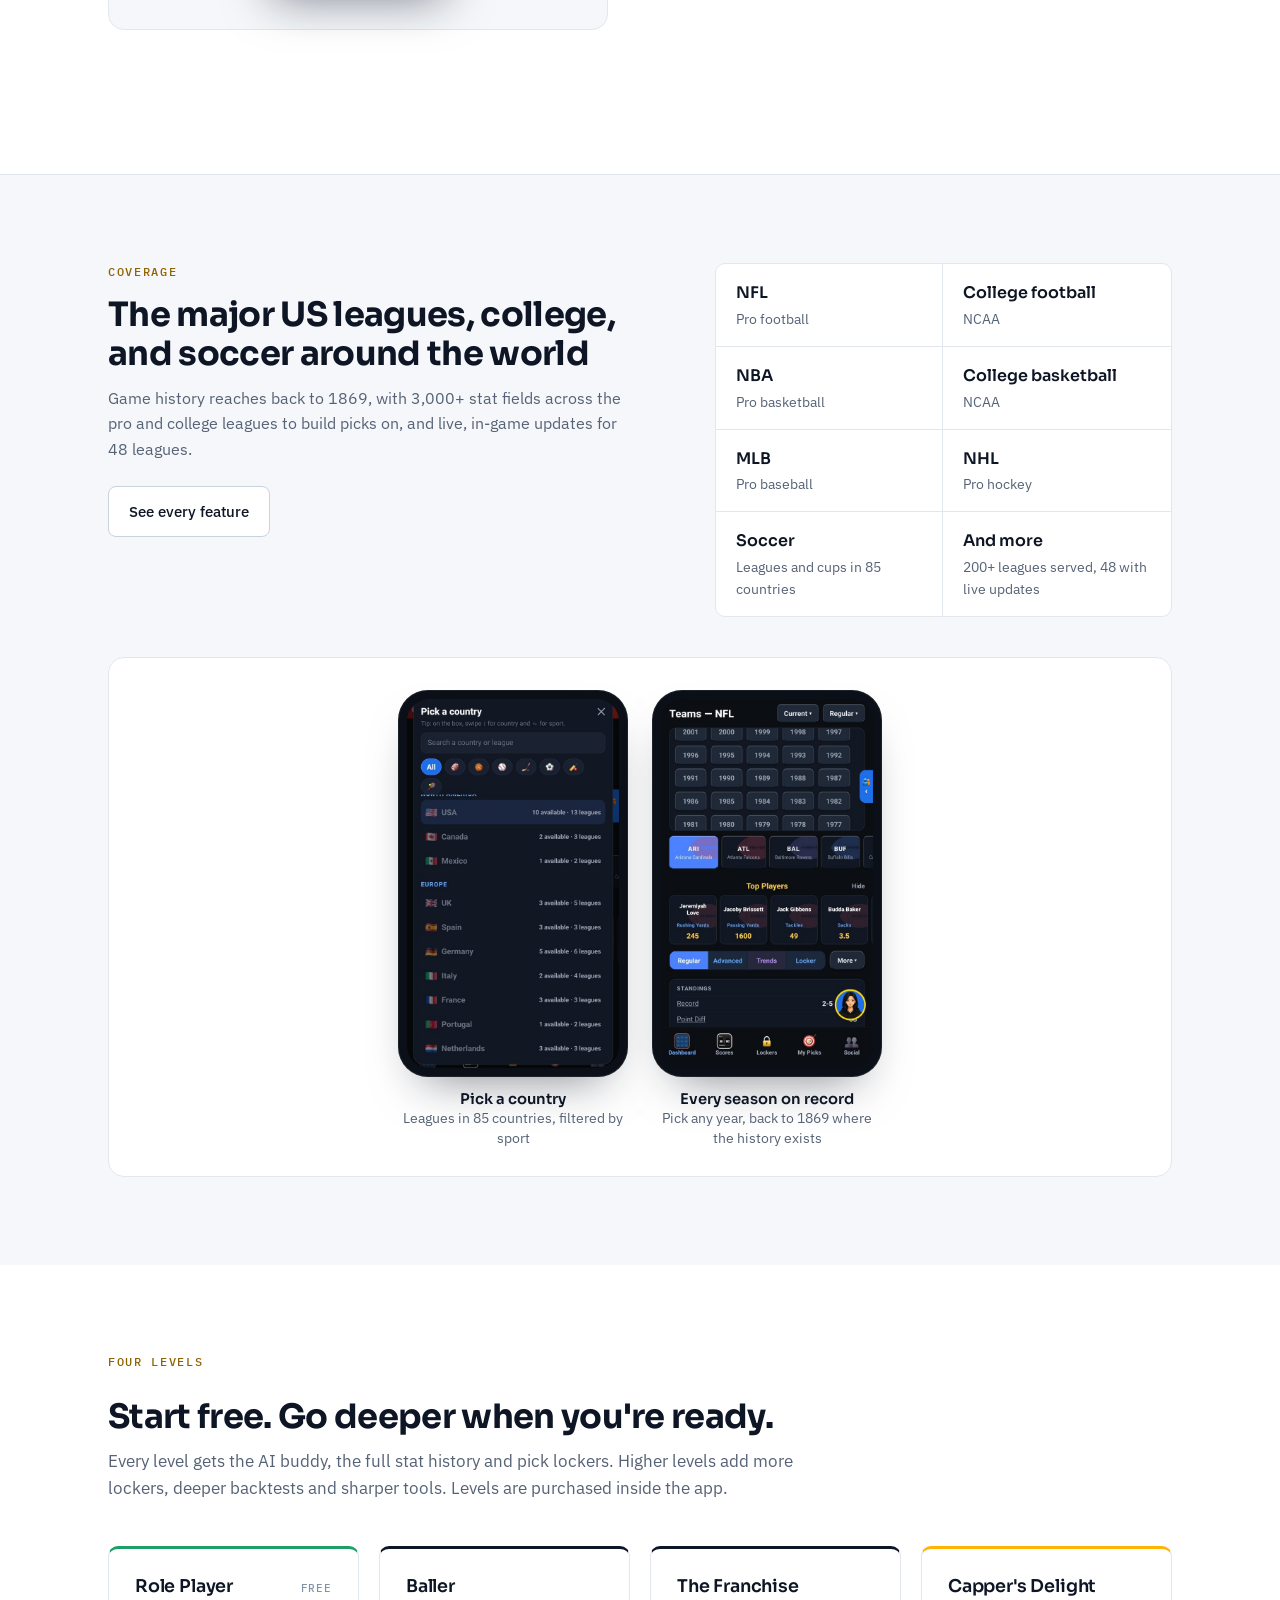
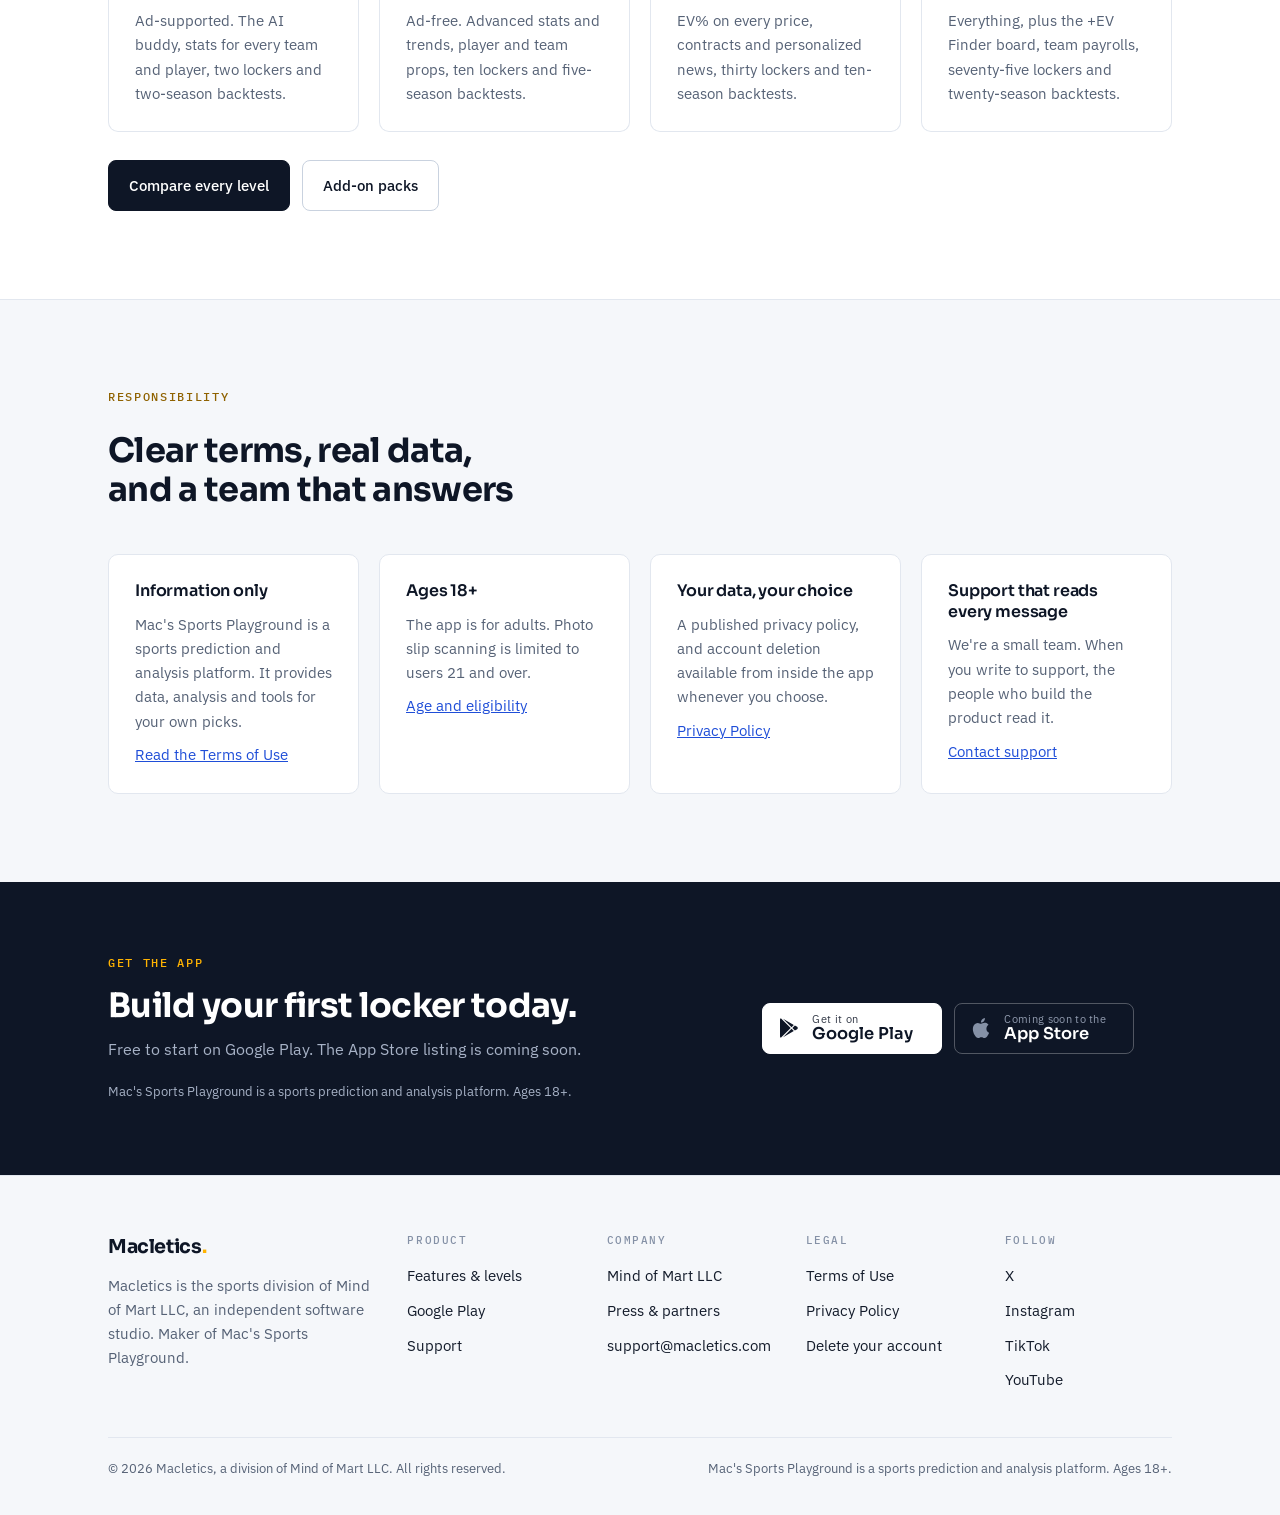
==== commit c6959844: "Copy: drop 'unlimited', mark chat counts approximate with a disclaimer (#11) Co-authored-by: dmcnair" ====
--- a/index.html
+++ b/index.html
@@ -118,6 +118,26 @@
   }
   @media (max-width: 520px) { .feature-row .shots .phone:nth-child(2) { display: none; } }
 
+  .spotlight { display: grid; grid-template-columns: 1.05fr .95fr; gap: 56px; align-items: center; }
+  .spotlight .copy { display: grid; gap: 16px; }
+  .spotlight .copy p { color: var(--ink-soft); max-width: 52ch; }
+  .spotlight .metrics { display: grid; grid-template-columns: 1fr 1fr; gap: 14px; margin-top: 6px; }
+  .spotlight .metrics div { border: 1px solid var(--rule); border-radius: var(--radius-sm); padding: 14px 16px; background: var(--bg); }
+  .spotlight .metrics b { display: block; font-family: "Sora", sans-serif; font-weight: 600; color: var(--navy); font-size: .95rem; margin-bottom: 4px; }
+  .spotlight .metrics span { font-size: .88rem; color: var(--ink-soft); line-height: 1.45; }
+  .spotlight .pull { border-left: 3px solid var(--amber); padding: 4px 0 4px 16px; color: var(--navy); font-weight: 500; }
+  .spotlight .visual { background: var(--navy); border-radius: 16px; padding: 36px 24px 0; display: grid; justify-items: center; position: relative; overflow: hidden; }
+  .spotlight .visual .caption { position: absolute; top: 14px; left: 18px; font-family: "IBM Plex Mono", monospace; font-size: .72rem; letter-spacing: .1em; text-transform: uppercase; color: var(--amber); }
+  .spotlight .visual .phone { max-width: 300px; margin: 14px 0 -40px; }
+  @media (max-width: 900px) { .spotlight { grid-template-columns: 1fr; gap: 32px; } .spotlight .visual .phone { max-width: 260px; } }
+  @media (max-width: 520px) { .spotlight .metrics { grid-template-columns: 1fr; } }
+
+  .shot-strip { display: flex; gap: 24px; justify-content: center; align-items: flex-start; flex-wrap: wrap; background: var(--bg); border: 1px solid var(--rule); border-radius: 16px; padding: 32px 24px 28px; margin-top: 40px; }
+  .shot-strip figure { margin: 0; display: grid; gap: 12px; justify-items: center; max-width: 230px; }
+  .shot-strip figure .phone { margin: 0; }
+  .shot-strip figcaption { font-size: .86rem; color: var(--ink-soft); text-align: center; line-height: 1.4; }
+  .shot-strip figcaption b { display: block; font-family: "Sora", sans-serif; font-weight: 600; color: var(--navy); font-size: .92rem; }
+
   .coverage { display: grid; grid-template-columns: 1.1fr .9fr; gap: 48px; align-items: start; }
   .league-list { display: grid; grid-template-columns: repeat(2, 1fr); gap: 0; border: 1px solid var(--rule); border-radius: var(--radius); overflow: hidden; background: var(--bg); }
   .league-list div { padding: 16px 20px; border-bottom: 1px solid var(--rule); display: grid; gap: 2px; }
@@ -240,6 +260,32 @@
     </div>
   </section>
 
+  <!-- ============ BACKTESTING ============ -->
+  <section id="backtest">
+    <div class="wrap spotlight">
+      <div class="copy">
+        <p class="eyebrow">Backtesting</p>
+        <h2>See how your recipe would have done. Before you trust it.</h2>
+        <p>Every locker can be run against real past seasons before it ever makes a pick. You get the record, the win rate, ROI and units, an edge score, and the full game-by-game log, so you know exactly what you are looking at.</p>
+        <div class="metrics">
+          <div><b>Record &amp; win rate</b><span>Wins and losses across every past game the recipe matched.</span></div>
+          <div><b>ROI &amp; units</b><span>What the recipe returned over the whole run, not just its best week.</span></div>
+          <div><b>Edge score</b><span>One number that weighs line value, win rate and volume, with the breakdown shown.</span></div>
+          <div><b>Game log</b><span>Every matched game with the date, the pick, the result and the units it returned.</span></div>
+        </div>
+        <p class="pull">A recipe that would have lost is worth knowing about before it makes a pick, not after.</p>
+        <div class="actions">
+          <a class="btn btn-primary" href="/playground/features/#levels">Backtest depth by level</a>
+          <a class="btn btn-secondary" href="#how">How it works</a>
+        </div>
+      </div>
+      <div class="visual">
+        <span class="caption">Backtest results</span>
+        <div class="phone"><img src="/img/app/backtest.jpg" alt="Backtest results for an NFL recipe: record, win rate, ROI, units, edge score breakdown and the game log" width="600" height="1044" loading="lazy"></div>
+      </div>
+    </div>
+  </section>
+
   <!-- ============ PRODUCT ============ -->
   <section id="product">
     <div class="wrap">
@@ -262,6 +308,7 @@
         </div>
         <div class="shots">
           <div class="phone"><img src="/img/app/build-rules.jpg" alt="The recipe builder with rules and a stat picker" width="600" height="1044" loading="lazy"></div>
+          <div class="phone"><img src="/img/app/backtest.jpg" alt="Backtest results with record, win rate, ROI and the game log" width="600" height="1044" loading="lazy"></div>
         </div>
       </div>
 
@@ -288,13 +335,13 @@
           <h3>Every game and every stat, all in one place.</h3>
           <p>Live scores and box scores, matchup previews, injuries and decades of player and team history, with advanced stats and trend charts that show who's actually heating up.</p>
           <ul>
-            <li>Live scores across every league</li>
+            <li>Live scores, quarter-by-quarter breakdowns and shot charts, in-game</li>
             <li>Top players, rankings and standings for every team</li>
             <li>Advanced stats and last-5 / last-10 trends</li>
           </ul>
         </div>
         <div class="shots">
-          <div class="phone"><img src="/img/app/scores.jpg" alt="The MLB scores board with in-progress and completed games" width="600" height="1044" loading="lazy"></div>
+          <div class="phone"><img src="/img/app/live-game.jpg" alt="A live NBA game with the running score, quarter breakdown and shot chart" width="600" height="1044" loading="lazy"></div>
           <div class="phone"><img src="/img/app/team-trends.jpg" alt="A team trends chart with top players" width="600" height="1044" loading="lazy"></div>
         </div>
       </div>
@@ -319,7 +366,7 @@
 
   <!-- ============ COVERAGE ============ -->
   <section id="coverage" class="soft rule-top">
-    <div class="wrap coverage">
+    <div class="wrap coverage" style="margin-bottom:0">
       <div>
         <p class="eyebrow">Coverage</p>
         <h2>The major US leagues, college, and soccer around the world</h2>
@@ -337,6 +384,18 @@
         <div><b>NHL</b><span>Pro hockey</span></div>
         <div><b>Soccer</b><span>Leagues and cups in 85 countries</span></div>
         <div><b>And more</b><span>200+ leagues served, 48 with live updates</span></div>
+      </div>
+    </div>
+    <div class="wrap">
+      <div class="shot-strip" aria-label="Coverage screens">
+        <figure>
+          <div class="phone"><img src="/img/app/world.jpg" alt="The country picker, listing leagues available in the USA, Canada, Mexico, the UK, Spain, Germany, Italy, France and more" width="600" height="1044" loading="lazy"></div>
+          <figcaption><b>Pick a country</b>Leagues in 85 countries, filtered by sport</figcaption>
+        </figure>
+        <figure>
+          <div class="phone"><img src="/img/app/history.jpg" alt="The NFL teams screen with a season picker reaching back decades, plus top players and standings" width="600" height="1044" loading="lazy"></div>
+          <figcaption><b>Every season on record</b>Pick any year, back to 1869 where the history exists</figcaption>
+        </figure>
       </div>
     </div>
   </section>
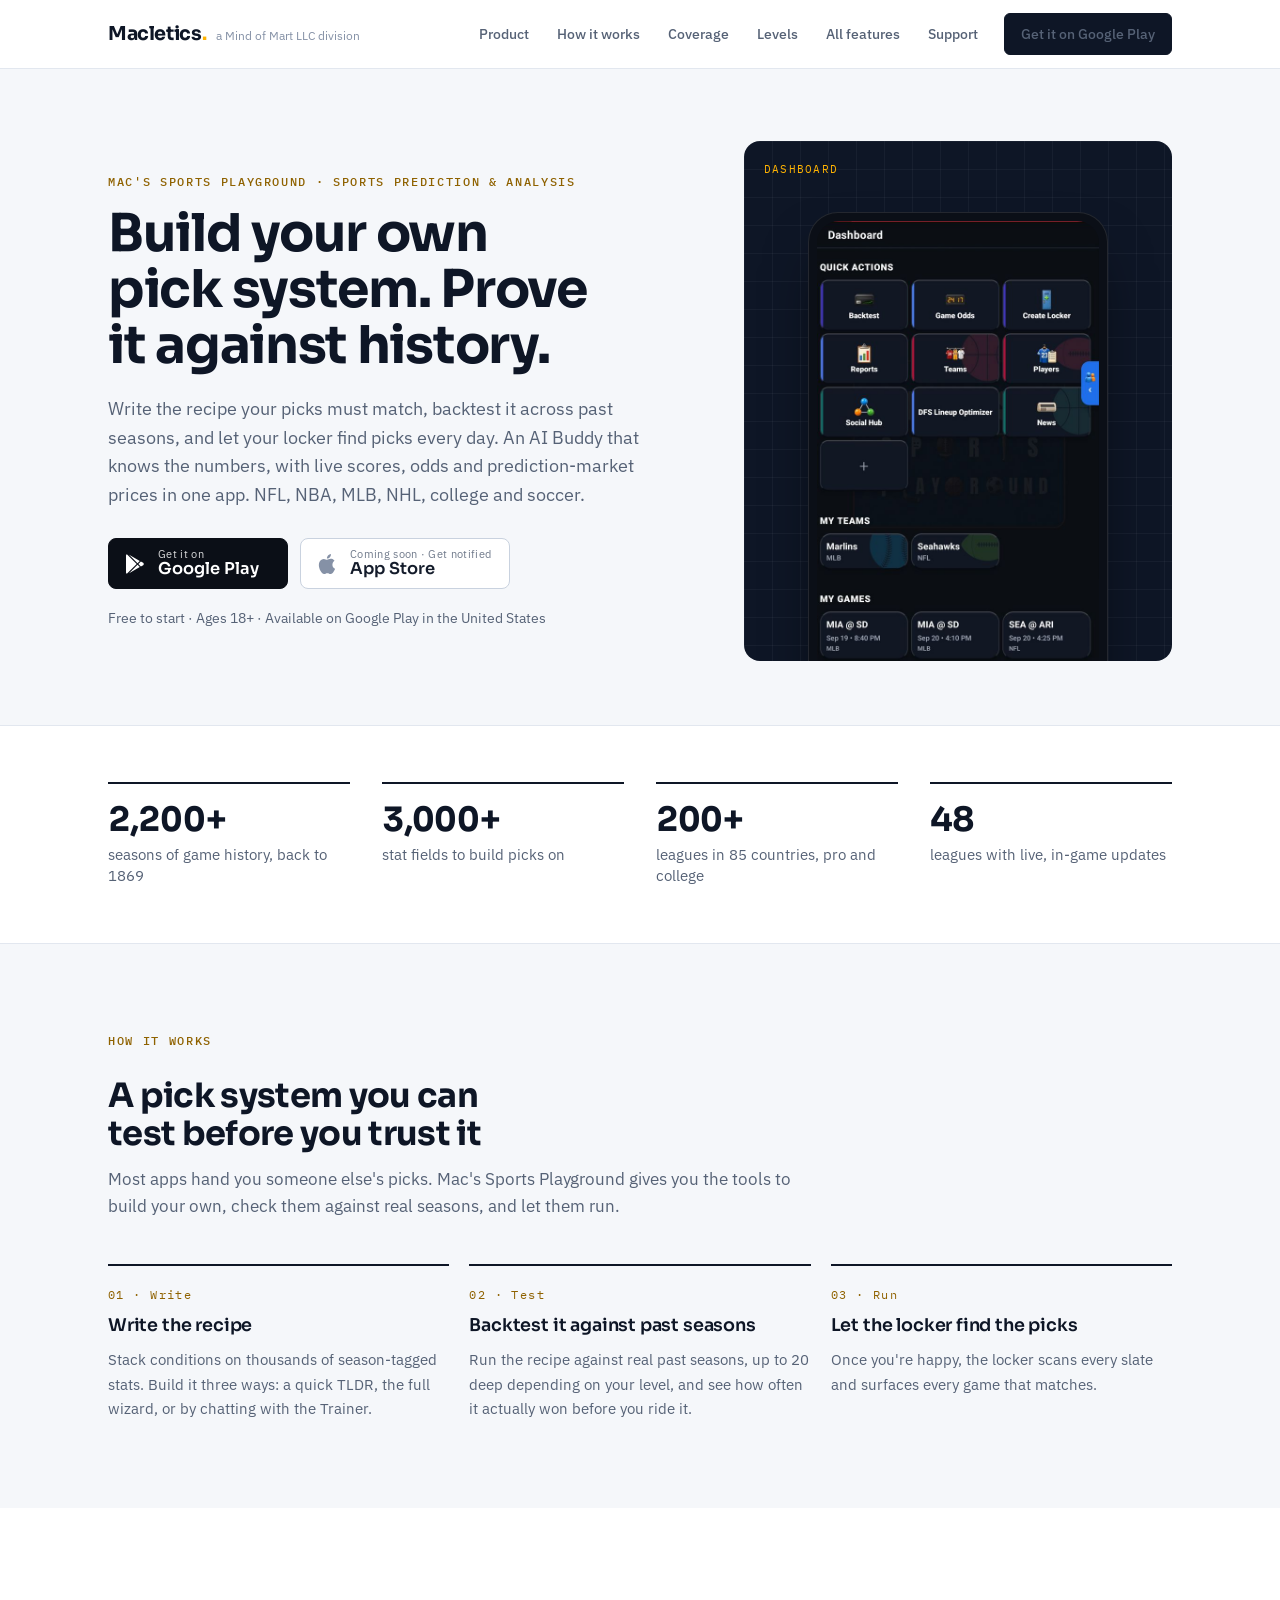
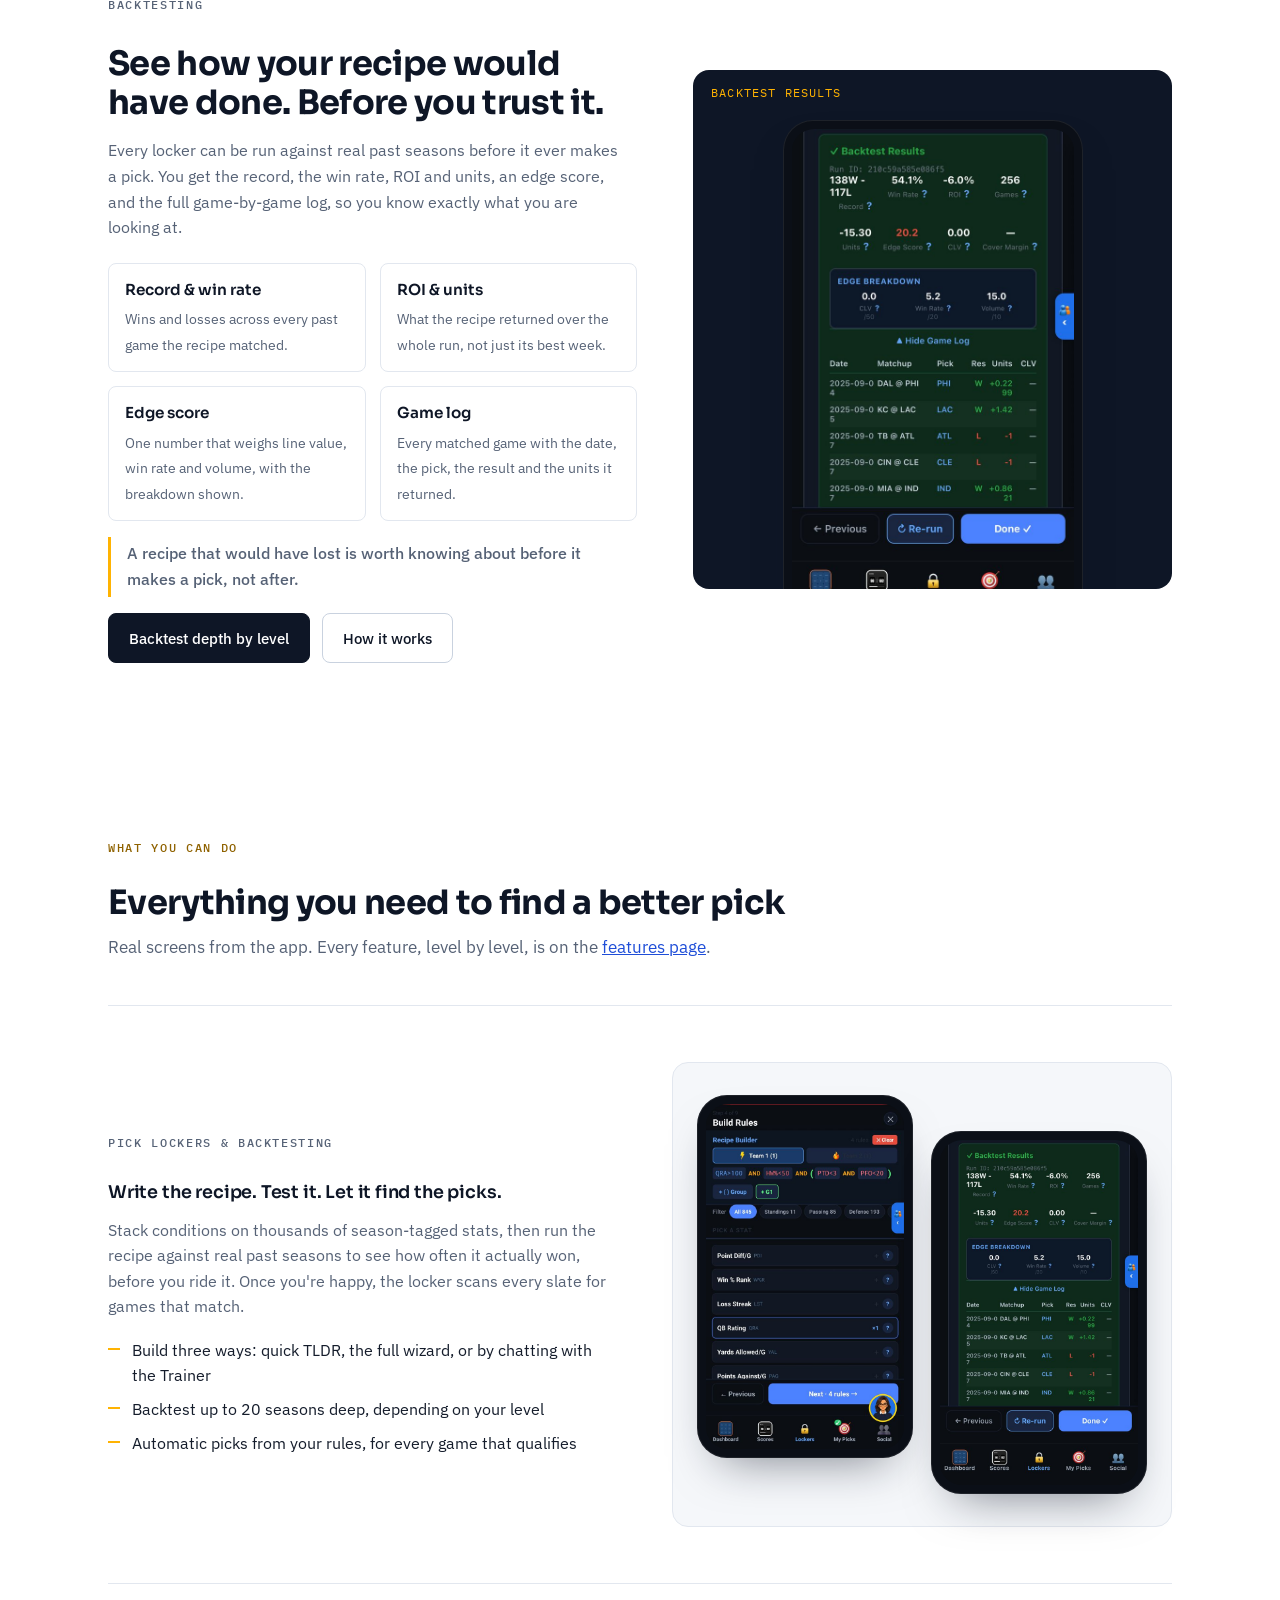
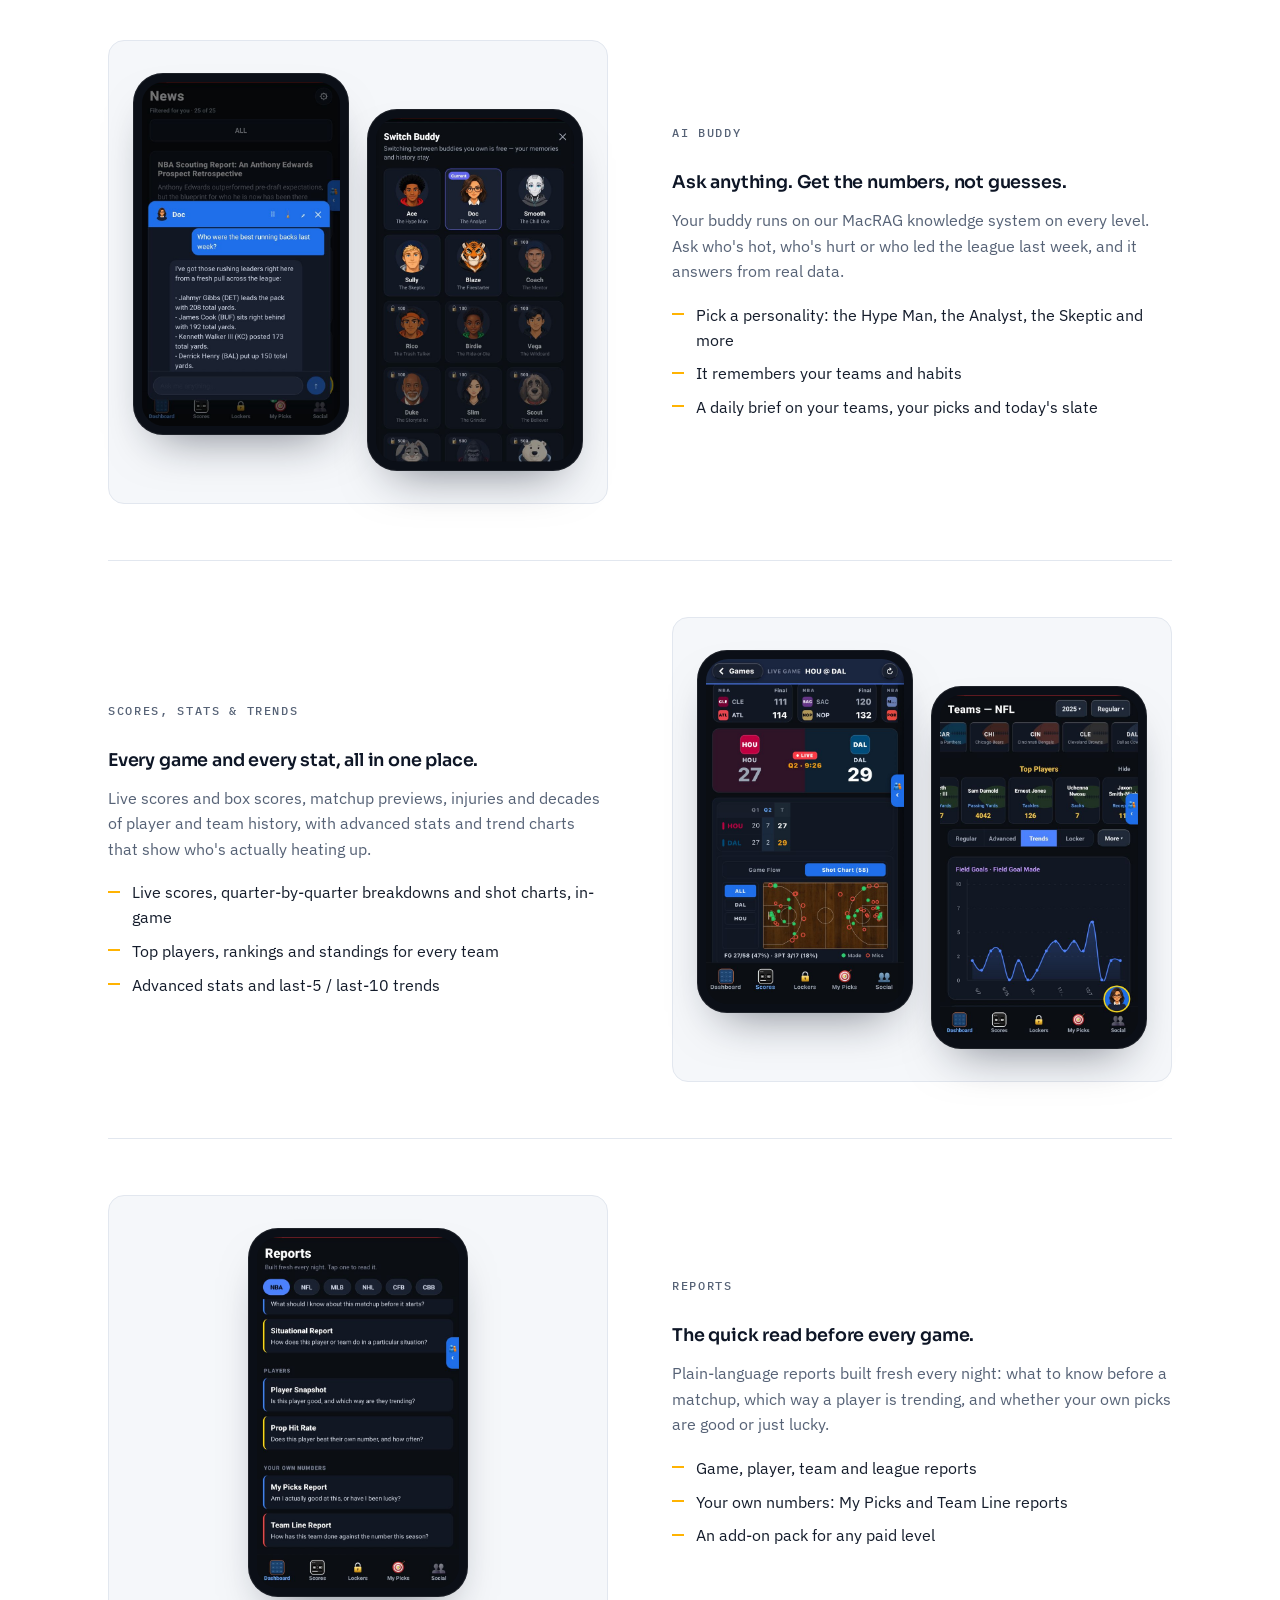
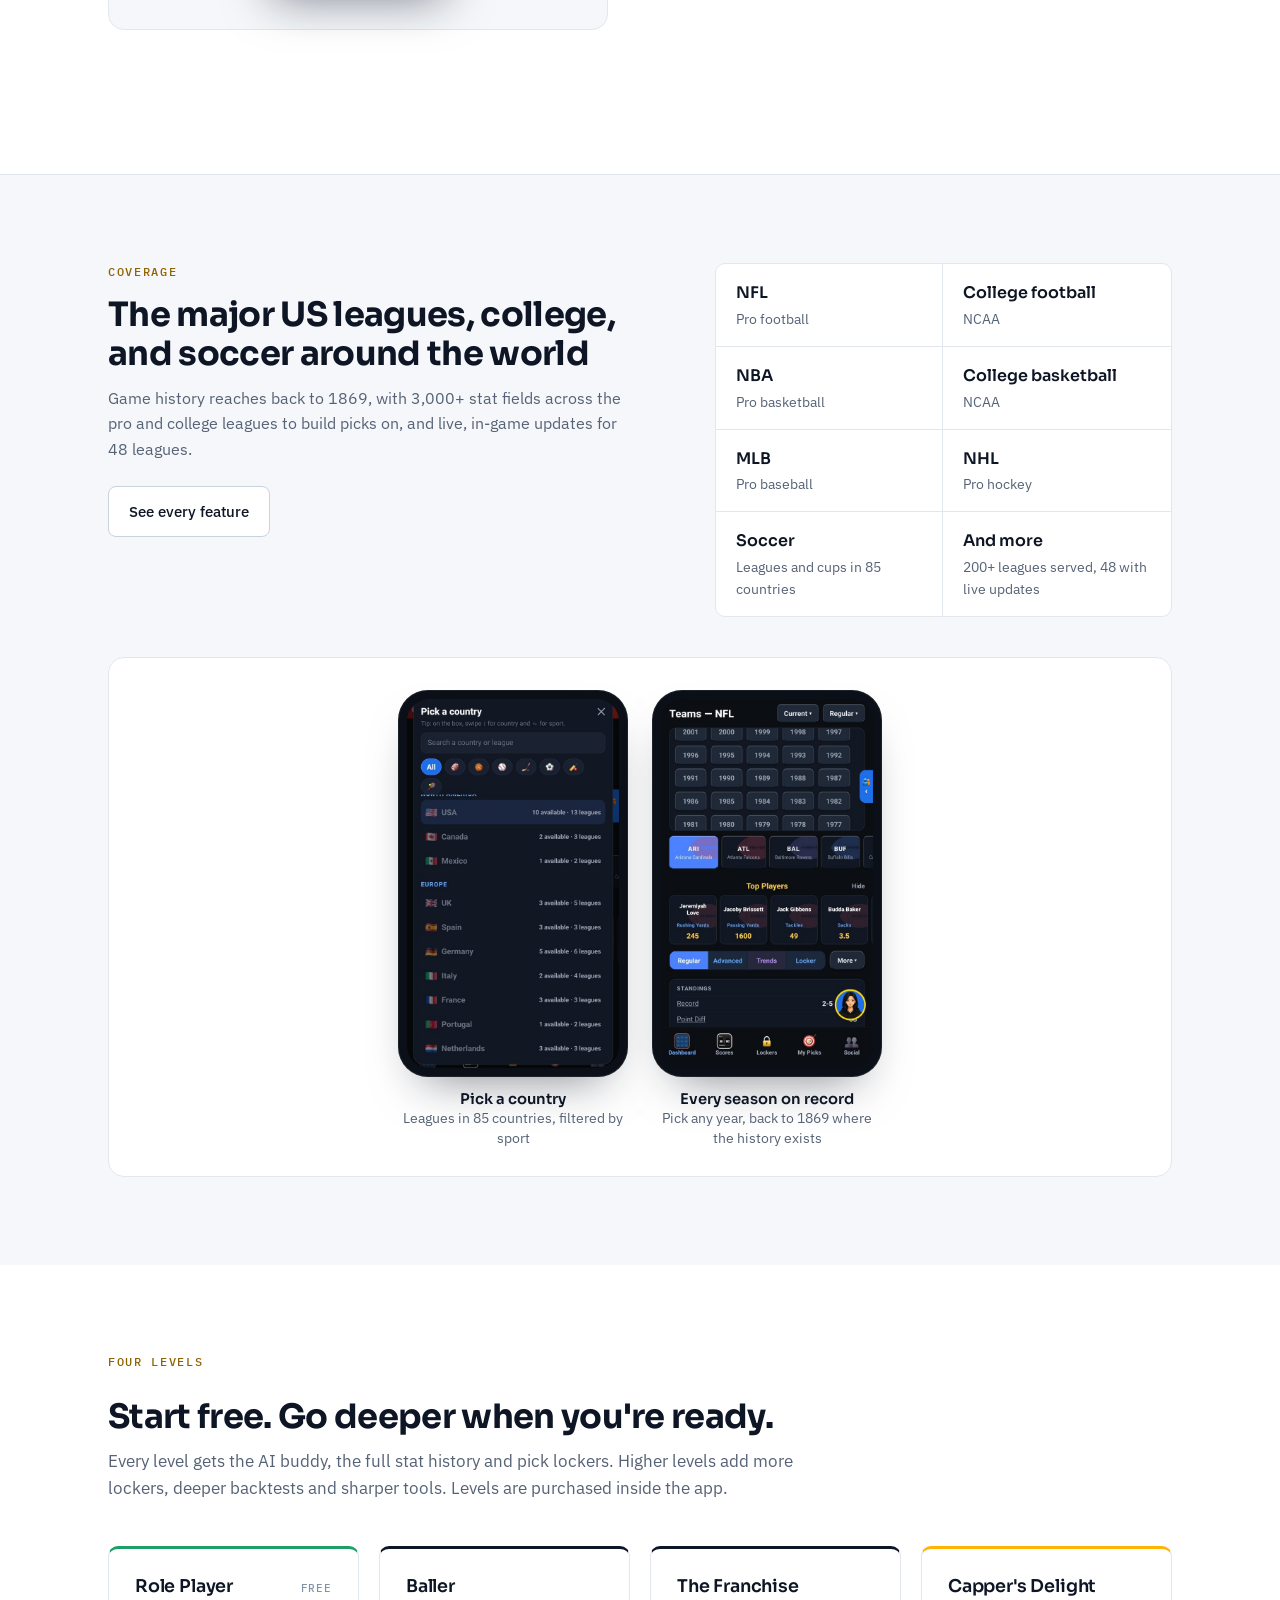
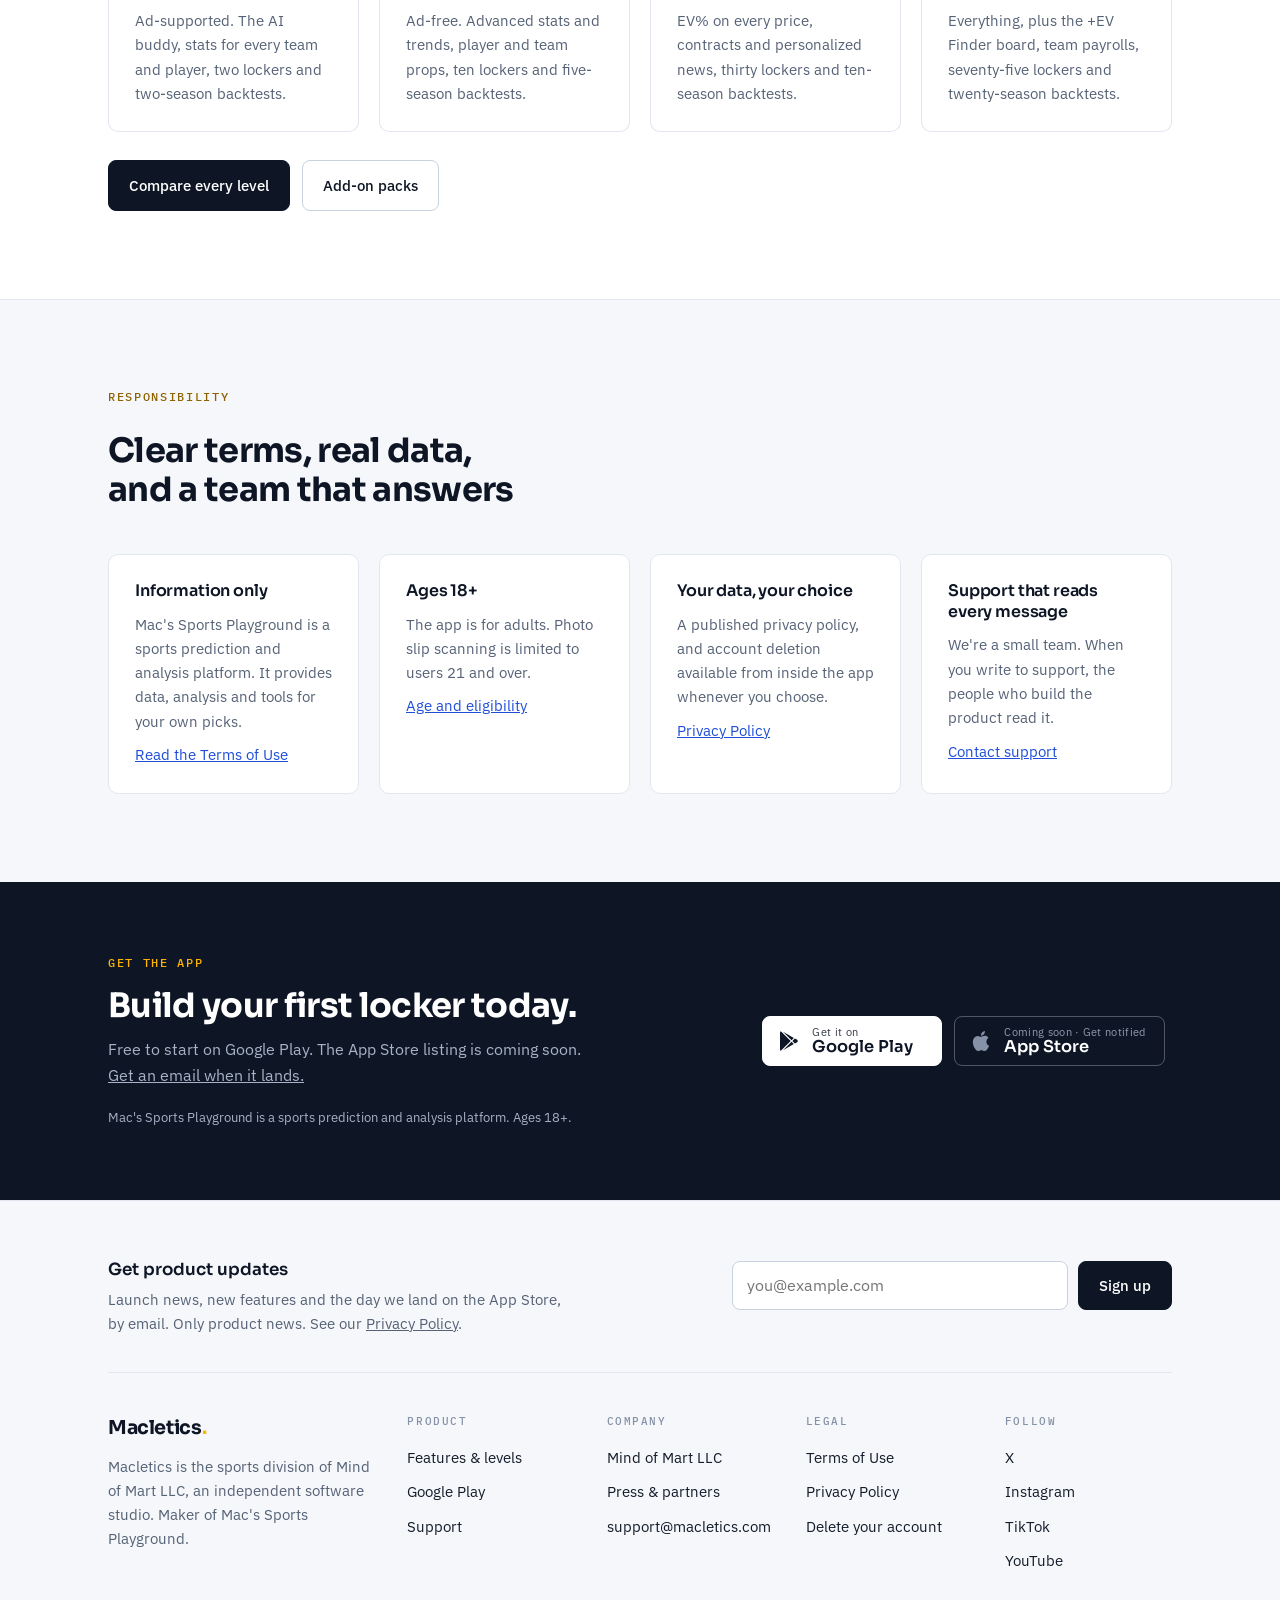
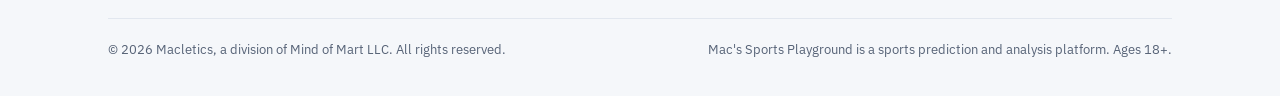
==== commit aaa52d06: "Signups: App Store buttons open an iPhone-launch email signup; footer update signup on every page as" ====
--- a/index.html
+++ b/index.html
@@ -30,9 +30,15 @@
   news ticker cropped off).
   VIDEOS: the "Watch it in action" section was removed on 2026-11-06 until a
   video exists. The lazy YouTube embed is in git history (commit a87380f).
-  STORES: Google Play is live (US). When the App Store listing ships, turn
-  the App Store <span class="store-btn soon"> into an <a class="store-btn">
-  in the hero and the closing band, and update the "Availability" row.
+  STORES: Google Play is live (US). Until the App Store listing ships, the App
+  Store buttons in the hero and the closing band are <button data-signup
+  data-interest="ios_launch">: they open the email signup (assets/signup.js,
+  POST api2.macletics.com/public/waitlist). When it ships, turn each into an
+  <a class="store-btn" href="LISTING_URL"> (drop "soon" and the data-signup
+  attributes, change "Coming soon · Get notified" to "Download on the"), remove
+  the "Get an email when it lands" button in the closing band, update the
+  "Availability" row, then email everyone on the ios_launch list
+  (GET /admin/waitlist?interest=ios_launch&format=csv).
 -->
 <script type="application/ld+json">
 {
@@ -206,10 +212,10 @@
             <svg viewBox="0 0 24 24" fill="currentColor" aria-hidden="true"><path d="M3 20.5v-17c0-.59.34-1.11.84-1.35L13.69 12l-9.85 9.85c-.5-.25-.84-.76-.84-1.35m13.81-5.38L6.05 21.34l8.49-8.49 2.27 2.27m3.35-4.31c.34.27.59.68.59 1.19s-.22.9-.57 1.18l-2.29 1.32-2.5-2.5 2.5-2.5 2.27 1.31M6.05 2.66l10.76 6.22-2.27 2.27-8.49-8.49z"/></svg>
             <span class="txt"><span class="small">Get it on</span><span class="big">Google Play</span></span>
           </a>
-          <span class="store-btn soon" aria-label="Coming soon to the App Store">
+          <button type="button" class="store-btn soon" data-signup data-interest="ios_launch" data-source="macletics-appstore-hero" data-joined-label="On the list for the" aria-label="App Store version coming soon. Get notified by email.">
             <svg viewBox="0 0 24 24" fill="currentColor" aria-hidden="true"><path d="M18.71 19.5c-.83 1.24-1.71 2.45-3.05 2.47-1.34.03-1.77-.79-3.29-.79-1.53 0-2 .77-3.27.82-1.31.05-2.3-1.32-3.14-2.53C4.25 17 2.94 12.45 4.7 9.39c.87-1.52 2.43-2.48 4.12-2.51 1.28-.02 2.5.87 3.29.87.78 0 2.26-1.07 3.81-.91.65.03 2.47.26 3.64 1.98-.09.06-2.17 1.28-2.15 3.81.03 3.02 2.65 4.03 2.68 4.04-.03.07-.42 1.44-1.38 2.83M13 3.5c.73-.83 1.94-1.46 2.94-1.5.13 1.17-.34 2.35-1.04 3.19-.69.85-1.83 1.51-2.95 1.42-.15-1.15.41-2.35 1.05-3.11z"/></svg>
-            <span class="txt"><span class="small">Coming soon to the</span><span class="big">App Store</span></span>
-          </span>
+            <span class="txt"><span class="small" data-signup-label>Coming soon · Get notified</span><span class="big">App Store</span></span>
+          </button>
         </div>
         <p class="meta">Free to start · Ages 18+ · Available on Google Play in the United States</p>
       </div>
@@ -459,7 +465,7 @@
       <div>
         <p class="eyebrow">Get the app</p>
         <h2>Build your first locker today.</h2>
-        <p>Free to start on Google Play. The App Store listing is coming soon.</p>
+        <p>Free to start on Google Play. The App Store listing is coming soon. <button type="button" class="link-btn" data-signup data-interest="ios_launch" data-source="macletics-cta-text">Get an email when it lands.</button></p>
         <p class="fine">Mac's Sports Playground is a sports prediction and analysis platform. Ages 18+.</p>
       </div>
       <div class="store-row">
@@ -467,10 +473,10 @@
           <svg viewBox="0 0 24 24" fill="currentColor" aria-hidden="true"><path d="M3 20.5v-17c0-.59.34-1.11.84-1.35L13.69 12l-9.85 9.85c-.5-.25-.84-.76-.84-1.35m13.81-5.38L6.05 21.34l8.49-8.49 2.27 2.27m3.35-4.31c.34.27.59.68.59 1.19s-.22.9-.57 1.18l-2.29 1.32-2.5-2.5 2.5-2.5 2.27 1.31M6.05 2.66l10.76 6.22-2.27 2.27-8.49-8.49z"/></svg>
           <span class="txt"><span class="small">Get it on</span><span class="big">Google Play</span></span>
         </a>
-        <span class="store-btn soon" aria-label="Coming soon to the App Store">
+        <button type="button" class="store-btn soon" data-signup data-interest="ios_launch" data-source="macletics-appstore-cta" data-joined-label="On the list for the" aria-label="App Store version coming soon. Get notified by email.">
           <svg viewBox="0 0 24 24" fill="currentColor" aria-hidden="true"><path d="M18.71 19.5c-.83 1.24-1.71 2.45-3.05 2.47-1.34.03-1.77-.79-3.29-.79-1.53 0-2 .77-3.27.82-1.31.05-2.3-1.32-3.14-2.53C4.25 17 2.94 12.45 4.7 9.39c.87-1.52 2.43-2.48 4.12-2.51 1.28-.02 2.5.87 3.29.87.78 0 2.26-1.07 3.81-.91.65.03 2.47.26 3.64 1.98-.09.06-2.17 1.28-2.15 3.81.03 3.02 2.65 4.03 2.68 4.04-.03.07-.42 1.44-1.38 2.83M13 3.5c.73-.83 1.94-1.46 2.94-1.5.13 1.17-.34 2.35-1.04 3.19-.69.85-1.83 1.51-2.95 1.42-.15-1.15.41-2.35 1.05-3.11z"/></svg>
-          <span class="txt"><span class="small">Coming soon to the</span><span class="big">App Store</span></span>
-        </span>
+          <span class="txt"><span class="small" data-signup-label>Coming soon · Get notified</span><span class="big">App Store</span></span>
+        </button>
       </div>
     </div>
   </section>
@@ -479,6 +485,20 @@
 
 <footer class="site-footer">
   <div class="wrap">
+    <div class="footer-signup">
+      <div>
+        <strong>Get product updates</strong>
+        <p>Launch news, new features and the day we land on the App Store, by email. Only product news. See our <a href="/privacy">Privacy Policy</a>.</p>
+      </div>
+      <form class="signup-inline" data-signup-form data-interest="updates" data-source="macletics-footer" novalidate>
+        <div class="signup-row">
+          <input type="email" name="email" autocomplete="email" inputmode="email" placeholder="you@example.com" aria-label="Email address" required>
+          <button type="submit" class="btn btn-primary">Sign up</button>
+        </div>
+        <input type="text" name="company" tabindex="-1" autocomplete="off" class="signup-trap" aria-hidden="true">
+        <p class="signup-status" role="status" aria-live="polite"></p>
+      </form>
+    </div>
     <div class="cols">
       <div class="about">
         <a class="brand" href="/"><span class="wordmark">Macletics<span class="dot">.</span></span></a>
@@ -537,5 +557,6 @@
   })();
 </script>
 
+<script src="/assets/signup.js" defer></script>
 </body>
 </html>
--- a/assets/site.css
+++ b/assets/site.css
@@ -108,6 +108,10 @@
 .on-dark .store-btn.soon .big { color: #fff; }
 .on-dark a.store-btn { background: #fff; color: var(--navy); border-color: #fff; }
 .on-dark a.store-btn:hover { background: #EEF2F8; border-color: #EEF2F8; }
+button.store-btn { font: inherit; }
+button.store-btn.soon { cursor: pointer; }
+button.store-btn.soon:hover { border-color: var(--navy); color: var(--ink); }
+.on-dark button.store-btn.soon:hover { border-color: #fff; color: #fff; }
 
 /* ---------- Header ---------- */
 .site-header {
@@ -244,3 +248,46 @@
 .doc .hint { color: var(--ink-soft); font-size: .88rem; margin-top: 6px; }
 .doc .status { margin-top: 16px; font-size: .95rem; color: var(--win); min-height: 1.2em; }
 .doc .honeypot { position: absolute; left: -9999px; opacity: 0; height: 0; overflow: hidden; }
+
+/* ---------- Signups: waitlist dialog + inline forms (signup.js) ---------- */
+.signup-dialog {
+  margin: auto; max-height: calc(100vh - 32px); overflow: auto;
+  width: min(460px, calc(100vw - 32px)); border: 1px solid var(--rule); border-radius: 14px;
+  padding: 28px 26px 22px; color: var(--ink); background: var(--bg);
+  box-shadow: 0 24px 60px -20px rgba(14, 22, 38, .45);
+}
+.signup-dialog::backdrop { background: rgba(14, 22, 38, .55); }
+.signup-dialog h2 { font-size: 1.3rem; line-height: 1.25; margin: 0 32px 10px 0; }
+.signup-body { color: var(--ink-soft); font-size: .95rem; margin-bottom: 18px; }
+.signup-close {
+  position: absolute; top: 10px; right: 12px; width: 36px; height: 36px; border: 0; border-radius: 8px;
+  background: transparent; font-size: 1.6rem; line-height: 1; color: var(--ink-faint); cursor: pointer;
+}
+.signup-close:hover { background: var(--bg-soft); color: var(--ink); }
+.signup-label { display: block; font-size: .85rem; font-weight: 500; margin-bottom: 6px; color: var(--ink); }
+.signup-row { display: flex; gap: 10px; }
+.signup-row input {
+  flex: 1; min-width: 0; font: inherit; font-size: 1rem; padding: 11px 14px; color: var(--ink);
+  background: var(--bg); border: 1px solid var(--rule-strong); border-radius: var(--radius-sm);
+}
+.signup-row input:focus { outline: 2px solid var(--navy); outline-offset: 1px; border-color: var(--navy); }
+.signup-row .btn { white-space: nowrap; }
+.signup-trap { position: absolute; left: -9999px; width: 1px; height: 1px; opacity: 0; }
+.signup-status { min-height: 1.2em; margin-top: 10px; font-size: .88rem; color: var(--ink-soft); }
+.signup-status.err { color: #B42318; }
+.signup-status.ok { color: #0F7B4A; font-weight: 500; }
+.signup-fine { margin-top: 6px; font-size: .8rem; color: var(--ink-faint); }
+.signup-fine a, .site-footer .footer-signup p a { color: inherit; font-size: inherit; text-decoration: underline; }
+.signup-done { padding: 6px 0 4px; font-size: 1rem; font-weight: 500; color: #0F7B4A; }
+.signup-inline.is-done .signup-row { display: none; }
+@media (max-width: 480px) { .signup-row { flex-direction: column; } }
+
+.footer-signup {
+  display: grid; grid-template-columns: 1fr minmax(0, 440px); gap: 20px 40px; align-items: center;
+  padding-bottom: 36px; margin-bottom: 40px; border-bottom: 1px solid var(--rule);
+}
+.footer-signup strong { display: block; font-family: "Sora", sans-serif; font-weight: 600; font-size: 1.05rem; color: var(--navy); }
+.footer-signup p { margin-top: 4px; color: var(--ink-soft); font-size: .93rem; max-width: 52ch; }
+@media (max-width: 760px) { .footer-signup { grid-template-columns: 1fr; } }
+
+.link-btn { background: none; border: 0; padding: 0; font: inherit; color: inherit; text-decoration: underline; cursor: pointer; }
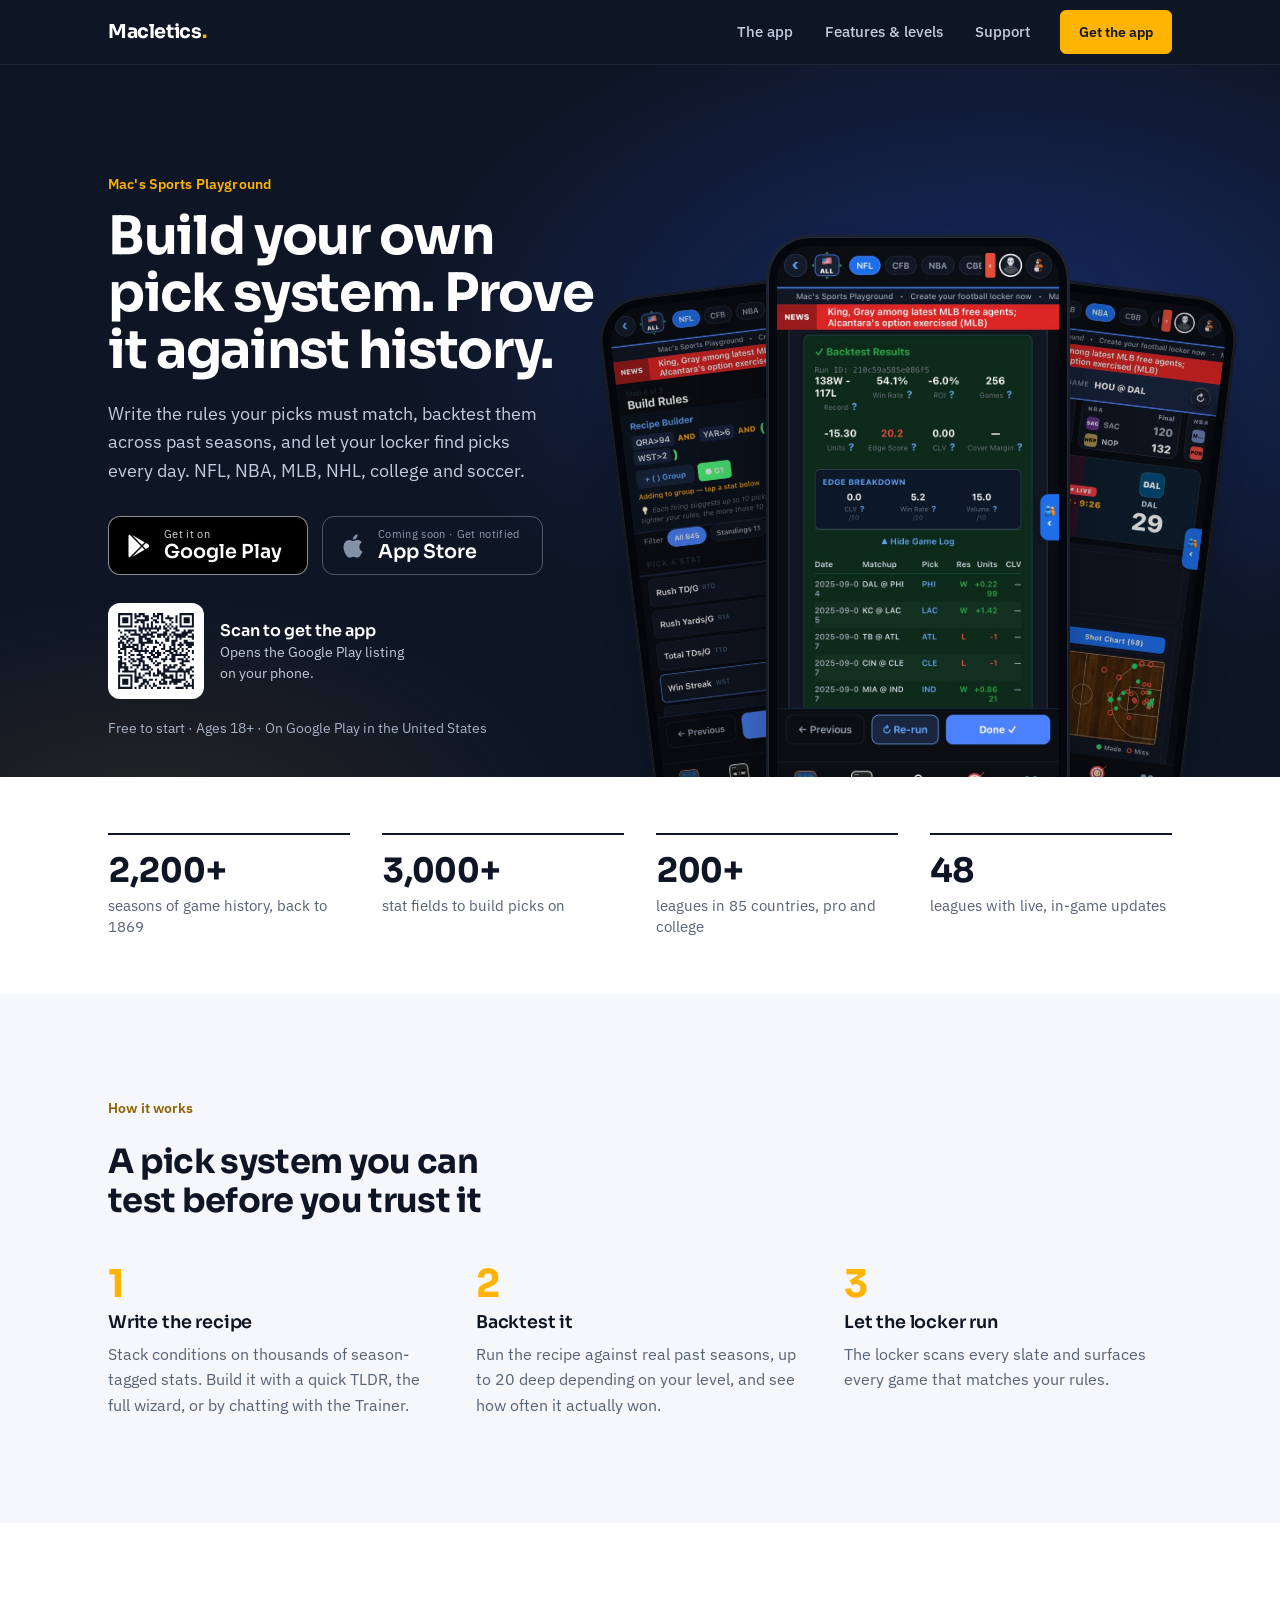
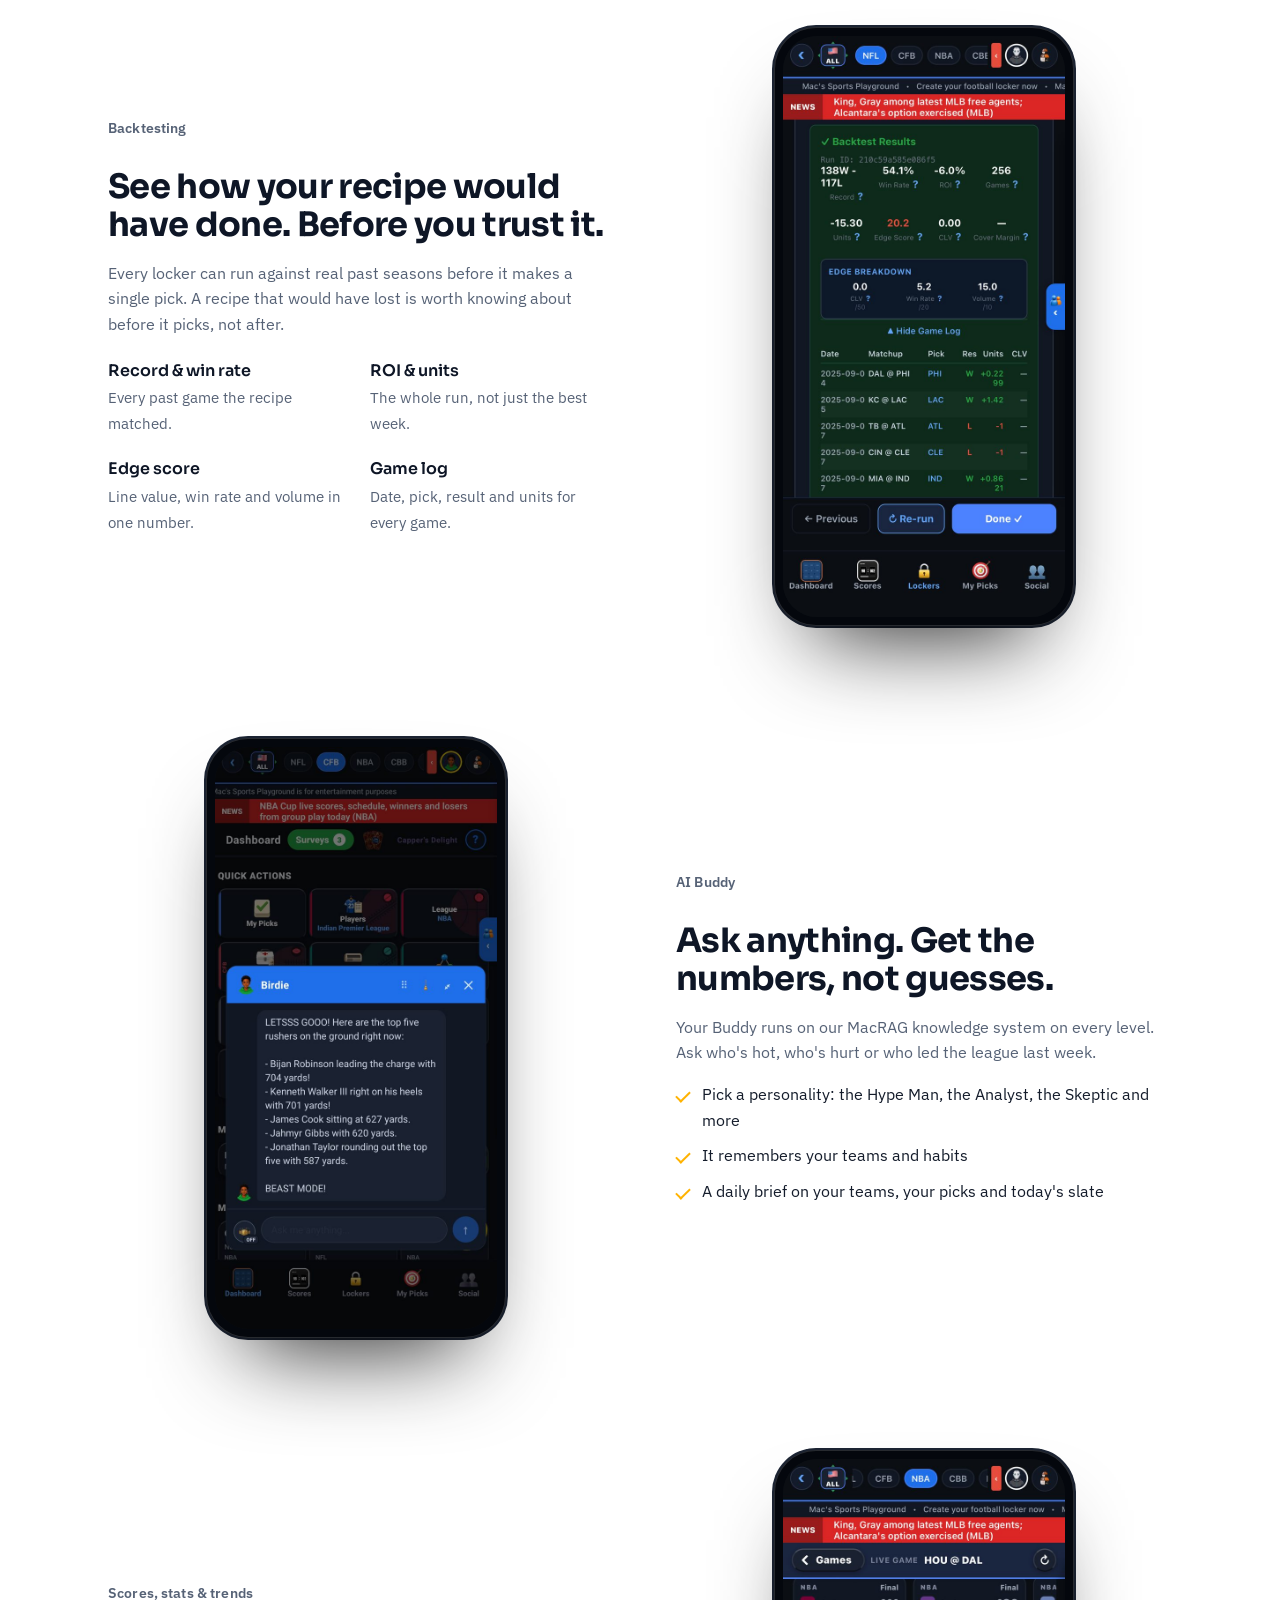
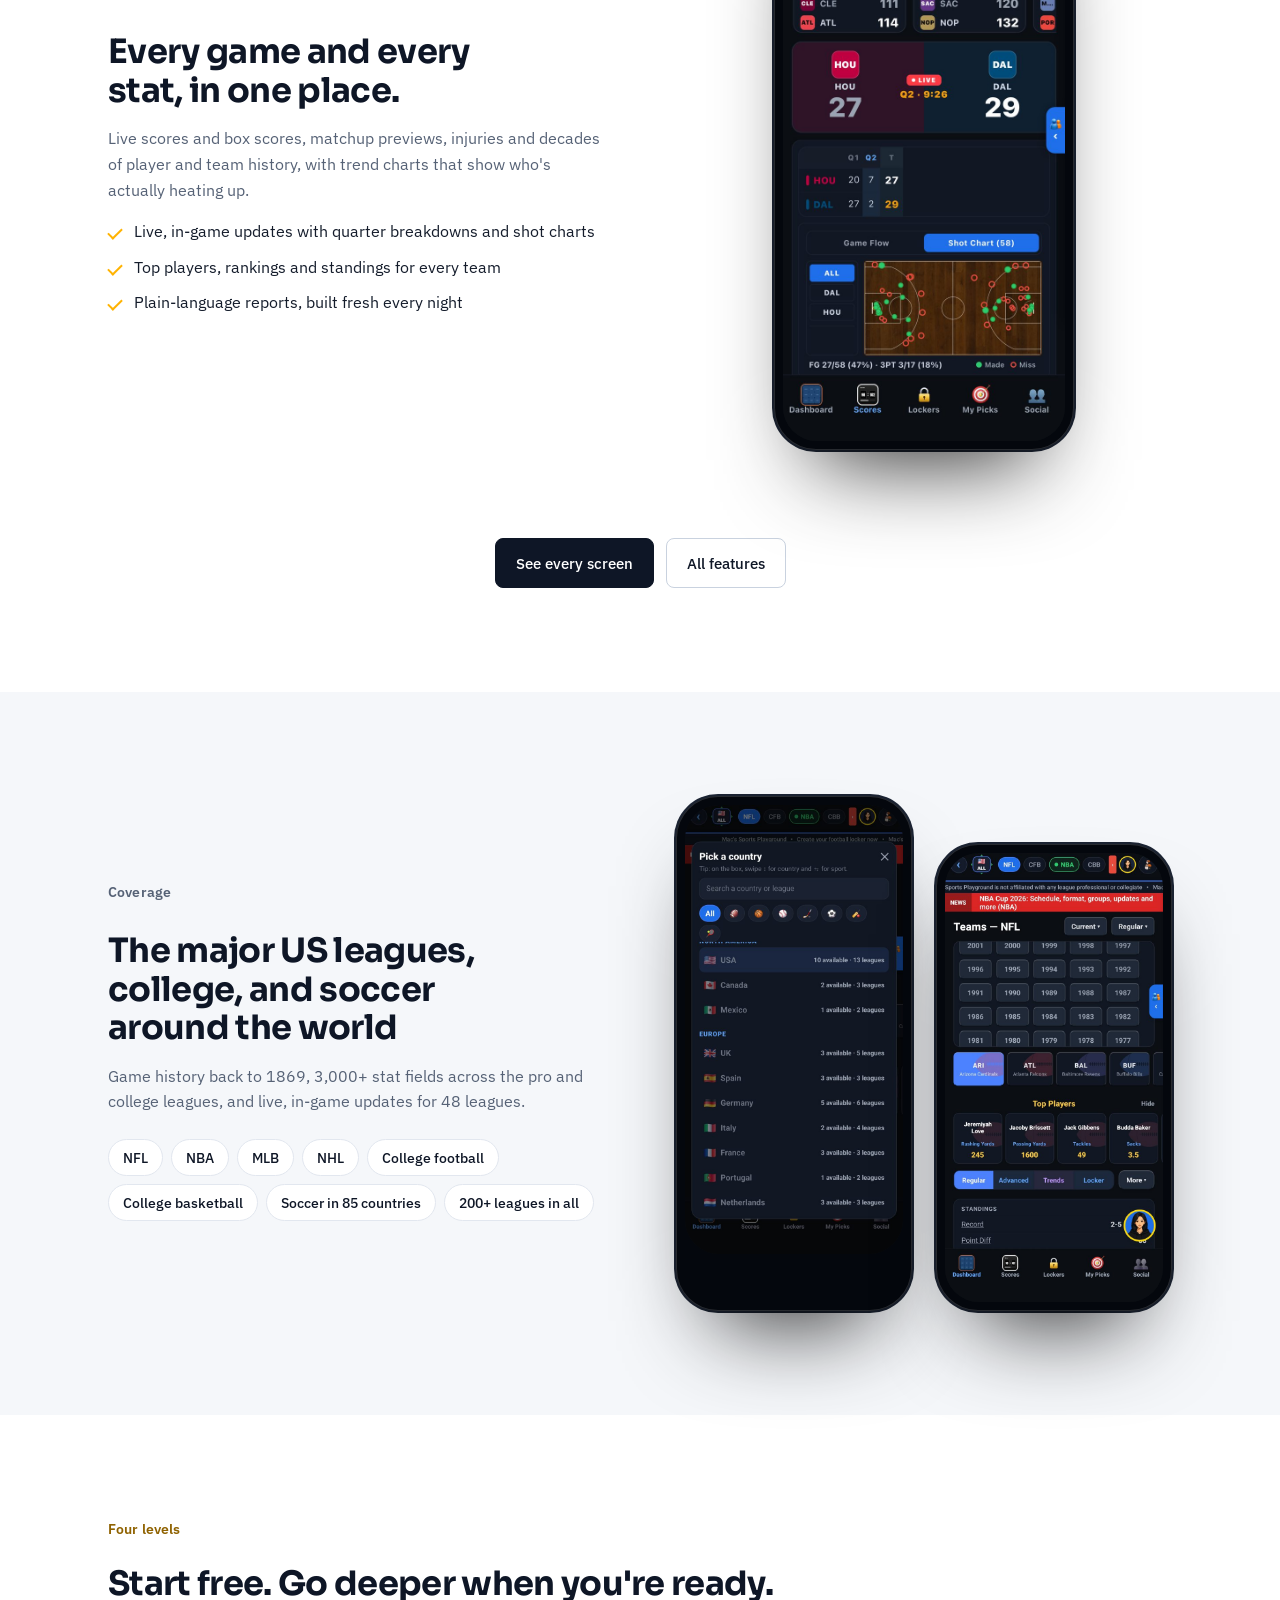
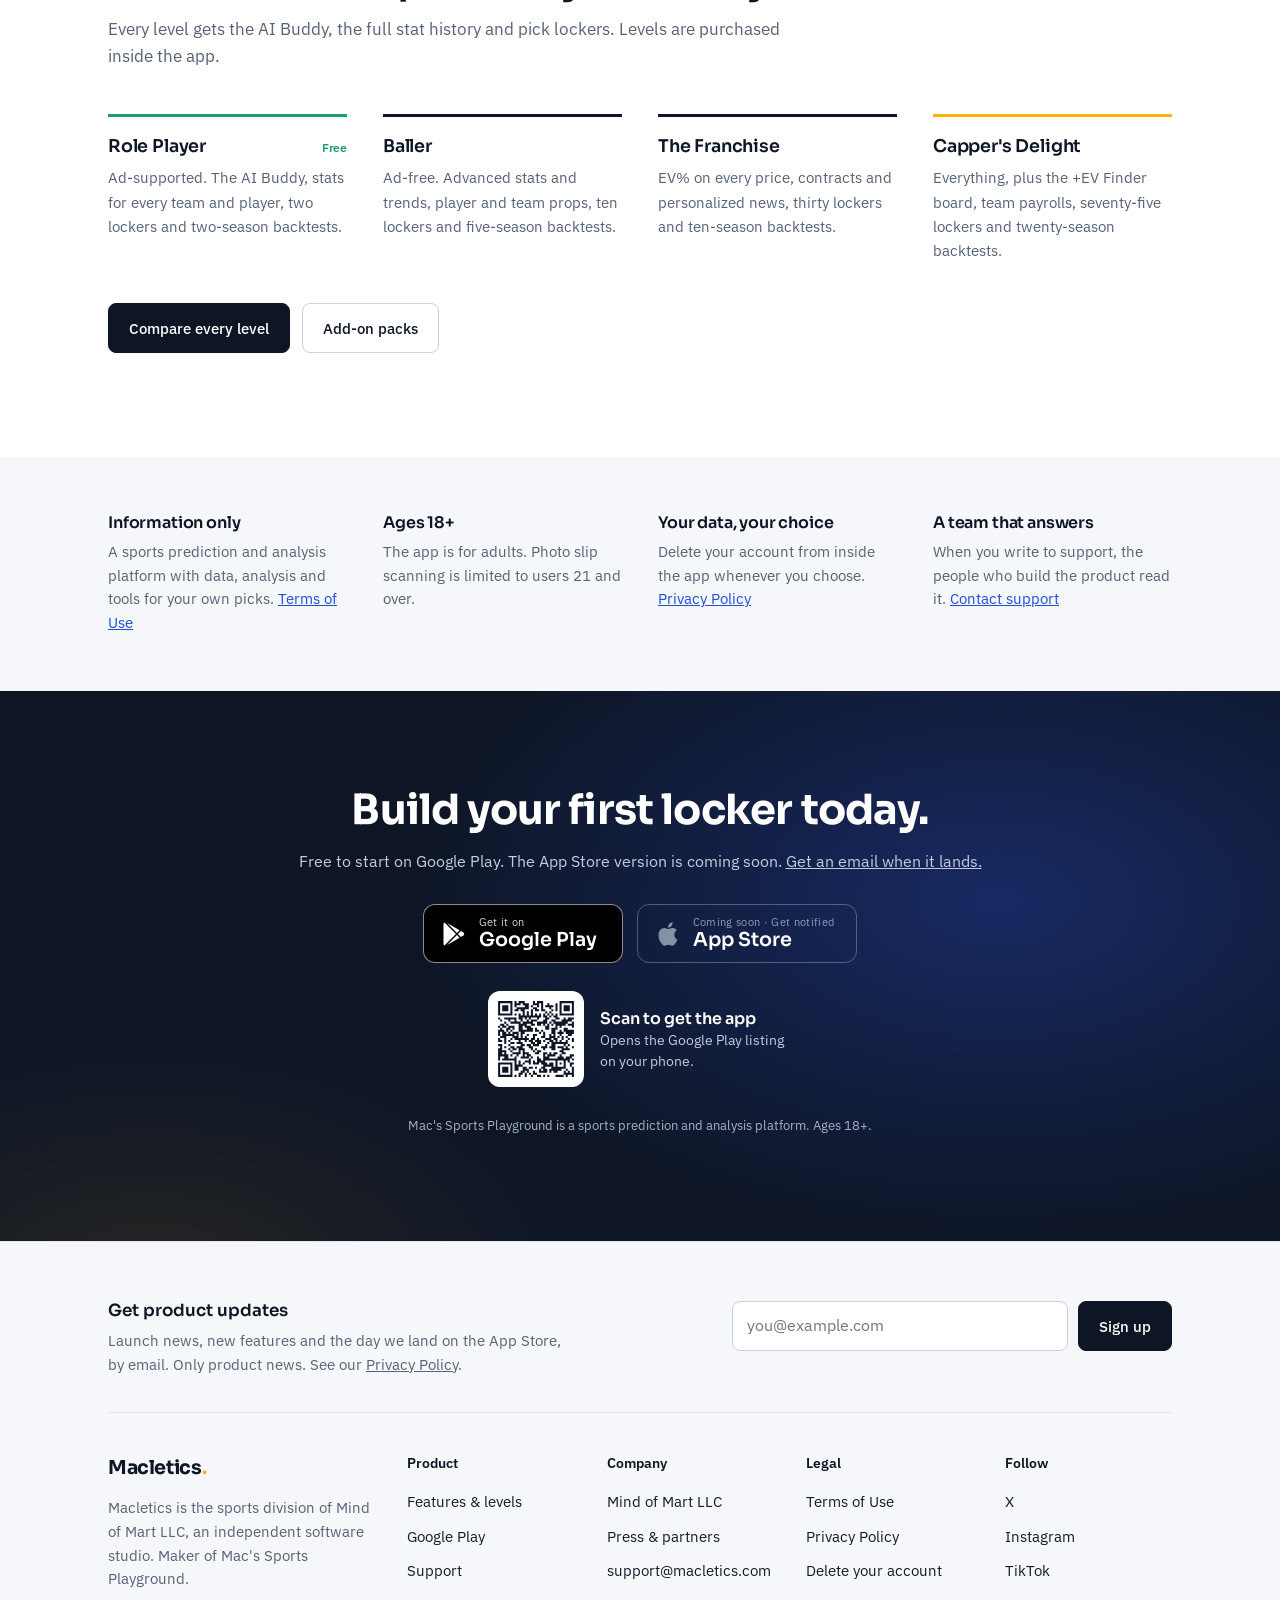
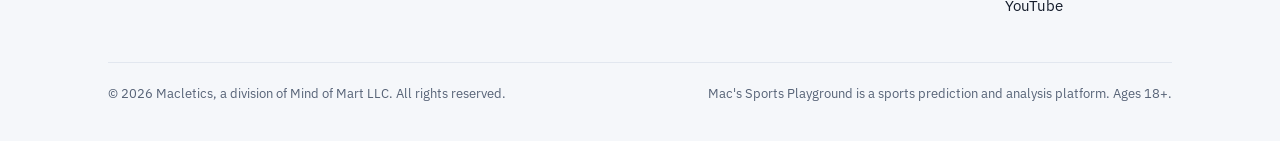
==== commit feb34b70: "Cleaner design + /app download page with prominent app screens - New /app/ page: full-bleed navy her" ====
--- a/index.html
+++ b/index.html
@@ -12,12 +12,12 @@
 <meta property="og:site_name" content="Macletics">
 <meta property="og:title" content="Mac's Sports Playground">
 <meta property="og:description" content="Build your own pick systems, test them against past seasons, and talk the slate through with an AI Buddy.">
-<meta property="og:image" content="https://macletics.com/img/app/dashboard.jpg">
+<meta property="og:image" content="https://macletics.com/img/app/og-image.jpg">
 <meta name="twitter:card" content="summary_large_image">
 <meta name="twitter:site" content="@MacSportsPlay">
 <link rel="preconnect" href="https://fonts.googleapis.com">
 <link rel="preconnect" href="https://fonts.gstatic.com" crossorigin>
-<link href="https://fonts.googleapis.com/css2?family=Sora:wght@600;700&family=IBM+Plex+Sans:wght@400;500;600&family=IBM+Plex+Mono:wght@400;500&display=swap" rel="stylesheet">
+<link href="https://fonts.googleapis.com/css2?family=Sora:wght@600;700&family=IBM+Plex+Sans:wght@400;500;600&display=swap" rel="stylesheet">
 <link rel="stylesheet" href="/assets/site.css">
 <!--
   Copy rules: say "picks", "analysis", "prediction"; never "betting", "wager",
@@ -26,12 +26,14 @@
   "Mac's Sports Playground" by Macletics, a division of Mind of Mart LLC.
   Numbers: see _GUIDES/__TRANSFER/SITE_FACTS_HANDOFF_2026-11-06.md for where
   each one comes from (league-capabilities manifest, app field catalogs).
-  Screenshots: /img/app/ (real-device captures 2026-09-19, status bar and
-  news ticker cropped off).
+  Screenshots: /img/app/screens/ (full-height screens, 640 x 1320, cut from
+  the raw store captures in the app repo, store-assets/raw/). The older
+  600 x 1044 crops in /img/app/ are still used by the features page.
+  The app's own download page is /app/.
   VIDEOS: the "Watch it in action" section was removed on 2026-11-06 until a
   video exists. The lazy YouTube embed is in git history (commit a87380f).
   STORES: Google Play is live (US). Until the App Store listing ships, the App
-  Store buttons in the hero and the closing band are <button data-signup
+  Store buttons in the hero and the closing band (and on /app/) are <button data-signup
   data-interest="ios_launch">: they open the email signup (assets/signup.js,
   POST api2.macletics.com/public/waitlist). When it ships, turn each into an
   <a class="store-btn" href="LISTING_URL"> (drop "soon" and the data-signup
@@ -75,101 +77,57 @@
 </script>
 <style>
   /* Home-page only */
-  .hero { background: var(--bg-soft); border-bottom: 1px solid var(--rule); padding: 72px 0 64px; }
-  .hero .wrap { display: grid; grid-template-columns: 1.15fr .85fr; gap: 56px; align-items: center; }
-  .hero h1 { margin-bottom: 20px; }
-  .hero .lede { margin-bottom: 30px; }
-  .hero .meta { margin-top: 18px; font-size: .86rem; color: var(--ink-soft); }
-  .hero-visual {
-    position: relative; background: var(--navy); border-radius: 16px; padding: 36px 32px 0;
-    overflow: hidden; display: flex; justify-content: center; align-items: flex-end; min-height: 520px;
+  .steps { display: grid; grid-template-columns: repeat(3, 1fr); gap: 40px; }
+  .step { display: grid; gap: 8px; align-content: start; }
+  .step .num { font-family: "Sora", sans-serif; font-weight: 700; font-size: 2.4rem; line-height: 1; color: var(--amber); }
+  .step p { color: var(--ink-soft); }
+  @media (max-width: 760px) { .steps { grid-template-columns: 1fr; gap: 32px; } }
+
+  .split { display: grid; grid-template-columns: 1fr 1fr; gap: 72px; align-items: center; }
+  .split.flip .copy { order: 2; }
+  .split .copy { display: grid; gap: 16px; }
+  .split .copy p { color: var(--ink-soft); max-width: 50ch; }
+  .split + .split { margin-top: 112px; }
+  .ticks { list-style: none; display: grid; gap: 10px; }
+  .ticks li { padding-left: 26px; position: relative; }
+  .ticks li::before { content: ""; position: absolute; left: 0; top: .55em; width: 14px; height: 8px; border-left: 2px solid var(--amber); border-bottom: 2px solid var(--amber); transform: rotate(-45deg); }
+  .metrics { display: grid; grid-template-columns: 1fr 1fr; gap: 20px 28px; margin-top: 4px; }
+  .metrics b { display: block; font-family: "Sora", sans-serif; font-weight: 600; color: var(--navy); margin-bottom: 2px; }
+  .metrics span { font-size: .93rem; color: var(--ink-soft); line-height: 1.45; }
+  @media (max-width: 900px) {
+    .split, .split.flip { grid-template-columns: 1fr; gap: 40px; }
+    .split.flip .copy { order: 0; }
+    .split + .split { margin-top: 80px; }
   }
-  .hero-visual::before {
-    content: ""; position: absolute; inset: 0;
-    background-image: linear-gradient(rgba(255,255,255,.04) 1px, transparent 1px), linear-gradient(90deg, rgba(255,255,255,.04) 1px, transparent 1px);
-    background-size: 28px 28px;
-  }
-  .hero-visual .phone { position: relative; max-width: 300px; margin-bottom: -60px; box-shadow: 0 30px 60px -20px rgba(0,0,0,.7), 0 0 0 1px rgba(255,255,255,.1) inset; }
-  .hero-visual .caption {
-    position: absolute; left: 20px; top: 20px; z-index: 2;
-    font-family: "IBM Plex Mono", monospace; font-size: .68rem; letter-spacing: .12em; text-transform: uppercase; color: var(--amber);
-  }
-  @media (max-width: 900px) {
-    .hero { padding: 48px 0 56px; }
-    .hero .wrap { grid-template-columns: 1fr; gap: 40px; }
-    .hero-visual { min-height: 0; padding: 28px 24px 0; }
-    .hero-visual .phone { max-width: 250px; margin-bottom: -48px; }
-  }
-
-  .steps { display: grid; grid-template-columns: repeat(3, 1fr); gap: 20px; counter-reset: step; }
-  .step { border-top: 2px solid var(--navy); padding-top: 20px; display: grid; gap: 10px; align-content: start; }
-  .step .num { font-family: "IBM Plex Mono", monospace; font-size: .74rem; letter-spacing: .12em; color: var(--amber-deep); }
-  .step p { color: var(--ink-soft); font-size: .95rem; }
-  @media (max-width: 760px) { .steps { grid-template-columns: 1fr; } }
-
-  .feature-row { display: grid; grid-template-columns: 1fr 1fr; gap: 64px; align-items: center; padding: 56px 0; border-top: 1px solid var(--rule); }
-  .feature-row:first-of-type { border-top: 0; padding-top: 0; }
-  .feature-row.flip .copy { order: 2; }
-  .feature-row .copy { display: grid; gap: 14px; }
-  .feature-row .copy p { color: var(--ink-soft); max-width: 50ch; }
-  .feature-row ul { list-style: none; display: grid; gap: 9px; margin-top: 4px; }
-  .feature-row li { padding-left: 24px; position: relative; font-size: .97rem; }
-  .feature-row li::before { content: ""; position: absolute; left: 0; top: .66em; width: 12px; height: 2px; background: var(--amber); }
-  .feature-row .shots { display: flex; gap: 18px; justify-content: center; align-items: flex-start; background: var(--bg-soft); border: 1px solid var(--rule); border-radius: 16px; padding: 32px 24px; }
-  .feature-row .shots .phone { margin: 0; max-width: 220px; }
-  .feature-row .shots .phone:nth-child(2) { margin-top: 36px; }
-  @media (max-width: 900px) {
-    .feature-row, .feature-row.flip { grid-template-columns: 1fr; gap: 32px; padding: 44px 0; }
-    .feature-row.flip .copy { order: 0; }
-  }
-  @media (max-width: 520px) { .feature-row .shots .phone:nth-child(2) { display: none; } }
-
-  .spotlight { display: grid; grid-template-columns: 1.05fr .95fr; gap: 56px; align-items: center; }
-  .spotlight .copy { display: grid; gap: 16px; }
-  .spotlight .copy p { color: var(--ink-soft); max-width: 52ch; }
-  .spotlight .metrics { display: grid; grid-template-columns: 1fr 1fr; gap: 14px; margin-top: 6px; }
-  .spotlight .metrics div { border: 1px solid var(--rule); border-radius: var(--radius-sm); padding: 14px 16px; background: var(--bg); }
-  .spotlight .metrics b { display: block; font-family: "Sora", sans-serif; font-weight: 600; color: var(--navy); font-size: .95rem; margin-bottom: 4px; }
-  .spotlight .metrics span { font-size: .88rem; color: var(--ink-soft); line-height: 1.45; }
-  .spotlight .pull { border-left: 3px solid var(--amber); padding: 4px 0 4px 16px; color: var(--navy); font-weight: 500; }
-  .spotlight .visual { background: var(--navy); border-radius: 16px; padding: 36px 24px 0; display: grid; justify-items: center; position: relative; overflow: hidden; }
-  .spotlight .visual .caption { position: absolute; top: 14px; left: 18px; font-family: "IBM Plex Mono", monospace; font-size: .72rem; letter-spacing: .1em; text-transform: uppercase; color: var(--amber); }
-  .spotlight .visual .phone { max-width: 300px; margin: 14px 0 -40px; }
-  @media (max-width: 900px) { .spotlight { grid-template-columns: 1fr; gap: 32px; } .spotlight .visual .phone { max-width: 260px; } }
-  @media (max-width: 520px) { .spotlight .metrics { grid-template-columns: 1fr; } }
-
-  .shot-strip { display: flex; gap: 24px; justify-content: center; align-items: flex-start; flex-wrap: wrap; background: var(--bg); border: 1px solid var(--rule); border-radius: 16px; padding: 32px 24px 28px; margin-top: 40px; }
-  .shot-strip figure { margin: 0; display: grid; gap: 12px; justify-items: center; max-width: 230px; }
-  .shot-strip figure .phone { margin: 0; }
-  .shot-strip figcaption { font-size: .86rem; color: var(--ink-soft); text-align: center; line-height: 1.4; }
-  .shot-strip figcaption b { display: block; font-family: "Sora", sans-serif; font-weight: 600; color: var(--navy); font-size: .92rem; }
-
-  .coverage { display: grid; grid-template-columns: 1.1fr .9fr; gap: 48px; align-items: start; }
-  .league-list { display: grid; grid-template-columns: repeat(2, 1fr); gap: 0; border: 1px solid var(--rule); border-radius: var(--radius); overflow: hidden; background: var(--bg); }
-  .league-list div { padding: 16px 20px; border-bottom: 1px solid var(--rule); display: grid; gap: 2px; }
-  .league-list div:nth-child(odd) { border-right: 1px solid var(--rule); }
-  .league-list div:nth-last-child(-n+2) { border-bottom: 0; }
-  .league-list b { font-family: "Sora", sans-serif; font-weight: 600; color: var(--navy); }
-  .league-list span { font-size: .86rem; color: var(--ink-soft); }
-  @media (max-width: 860px) { .coverage { grid-template-columns: 1fr; } }
-  @media (max-width: 480px) { .league-list { grid-template-columns: 1fr; } .league-list div:nth-child(odd) { border-right: 0; } .league-list div:nth-last-child(2) { border-bottom: 1px solid var(--rule); } }
-
-  .levels .card h3 { display: flex; justify-content: space-between; align-items: baseline; gap: 10px; }
-  .levels .card .tag { font-family: "IBM Plex Mono", monospace; font-size: .68rem; letter-spacing: .08em; text-transform: uppercase; color: var(--ink-faint); font-weight: 500; white-space: nowrap; }
-  .levels .card { border-top: 3px solid var(--navy); }
-  .levels .card.free { border-top-color: var(--win); }
-  .levels .card.capper { border-top-color: var(--amber); }
-
-  .trust { display: grid; grid-template-columns: repeat(4, 1fr); gap: 20px; }
-  .trust .card h3 { font-size: 1rem; }
-  .trust .card a { font-size: .93rem; }
-  @media (max-width: 960px) { .trust { grid-template-columns: repeat(2, 1fr); } }
+  @media (max-width: 520px) { .metrics { grid-template-columns: 1fr; } }
+
+  .pair { display: grid; grid-template-columns: 1fr 1fr; gap: 24px; max-width: 520px; margin: 0 auto; }
+  .leagues { display: flex; flex-wrap: wrap; gap: 8px; margin: 8px 0 4px; }
+  .leagues span { font-size: .9rem; font-weight: 500; color: var(--navy); background: var(--bg); border: 1px solid var(--rule); border-radius: 999px; padding: 6px 14px; }
+
+  .levels { display: grid; grid-template-columns: repeat(4, 1fr); gap: 36px; }
+  .levels article { border-top: 3px solid var(--navy); padding-top: 18px; display: grid; gap: 8px; align-content: start; }
+  .levels article.free { border-top-color: var(--win); }
+  .levels article.capper { border-top-color: var(--amber); }
+  .levels h3 { display: flex; justify-content: space-between; align-items: baseline; gap: 10px; }
+  .levels .tag { font-family: "IBM Plex Sans", sans-serif; font-size: .78rem; font-weight: 600; color: var(--win); }
+  .levels p { color: var(--ink-soft); font-size: .95rem; }
+  @media (max-width: 960px) { .levels { grid-template-columns: 1fr 1fr; } }
+  @media (max-width: 520px) { .levels { grid-template-columns: 1fr; } }
+
+  .trust { display: grid; grid-template-columns: repeat(4, 1fr); gap: 36px; }
+  .trust h3 { font-size: 1rem; margin-bottom: 6px; }
+  .trust p { color: var(--ink-soft); font-size: .93rem; }
+  @media (max-width: 960px) { .trust { grid-template-columns: 1fr 1fr; } }
   @media (max-width: 520px) { .trust { grid-template-columns: 1fr; } }
 
-  .cta-band .wrap { display: grid; grid-template-columns: 1.2fr .8fr; gap: 40px; align-items: center; }
-  .cta-band h2 { margin-bottom: 12px; }
-  .cta-band .fine { margin-top: 18px; font-size: .84rem; color: var(--navy-muted); }
-  @media (max-width: 860px) { .cta-band .wrap { grid-template-columns: 1fr; } }
+  .get { text-align: center; padding: 96px 0 104px; }
+  .get .wrap { display: grid; justify-items: center; }
+  .get h2 { color: #fff; font-size: clamp(1.8rem, 3.6vw, 2.6rem); margin-bottom: 14px; }
+  .get p.sub { color: #C3CCDC; margin-bottom: 30px; }
+  .get .badges, .get .qr { justify-content: center; }
+  .get .qr { text-align: left; }
+  .get .fine { margin-top: 28px; font-size: .84rem; color: var(--navy-muted); }
 </style>
 </head>
 <body>
@@ -178,17 +136,13 @@
   <div class="wrap">
     <a class="brand" href="/" aria-label="Macletics home">
       <span class="wordmark">Macletics<span class="dot">.</span></span>
-      <span class="by">a Mind of Mart LLC division</span>
     </a>
     <button class="nav-toggle" type="button" aria-expanded="false" aria-controls="site-nav">Menu</button>
     <nav class="site-nav" id="site-nav" aria-label="Site">
-      <a href="#product">Product</a>
-      <a href="#how">How it works</a>
-      <a href="#coverage">Coverage</a>
-      <a href="#levels">Levels</a>
-      <a href="/playground/features/">All features</a>
+      <a href="/app/">The app</a>
+      <a href="/playground/features/">Features &amp; levels</a>
       <a href="/support.html">Support</a>
-      <a class="btn btn-primary" href="https://play.google.com/store/apps/details?id=com.macletics.sportsbuddy" rel="noopener">Get it on Google Play</a>
+      <a class="btn btn-amber" href="/app/">Get the app</a>
     </nav>
   </div>
 </header>
@@ -196,18 +150,13 @@
 <main>
 
   <!-- ============ HERO ============ -->
-  <section class="hero">
-    <div class="wrap">
-      <div>
-        <p class="eyebrow">Mac's Sports Playground · Sports prediction &amp; analysis</p>
+  <section class="showcase on-dark">
+    <div class="wrap">
+      <div>
+        <p class="eyebrow" style="color:var(--amber)">Mac's Sports Playground</p>
         <h1>Build your own pick system. Prove it against history.</h1>
-        <p class="lede">
-          Write the recipe your picks must match, backtest it across past seasons,
-          and let your locker find picks every day. An AI Buddy that knows the numbers,
-          with live scores, odds and prediction-market prices in one app.
-          NFL, NBA, MLB, NHL, college and soccer.
-        </p>
-        <div class="store-row">
+        <p class="lede">Write the rules your picks must match, backtest them across past seasons, and let your locker find picks every day. NFL, NBA, MLB, NHL, college and soccer.</p>
+        <div class="badges">
           <a class="store-btn" href="https://play.google.com/store/apps/details?id=com.macletics.sportsbuddy" aria-label="Get it on Google Play" rel="noopener">
             <svg viewBox="0 0 24 24" fill="currentColor" aria-hidden="true"><path d="M3 20.5v-17c0-.59.34-1.11.84-1.35L13.69 12l-9.85 9.85c-.5-.25-.84-.76-.84-1.35m13.81-5.38L6.05 21.34l8.49-8.49 2.27 2.27m3.35-4.31c.34.27.59.68.59 1.19s-.22.9-.57 1.18l-2.29 1.32-2.5-2.5 2.5-2.5 2.27 1.31M6.05 2.66l10.76 6.22-2.27 2.27-8.49-8.49z"/></svg>
             <span class="txt"><span class="small">Get it on</span><span class="big">Google Play</span></span>
@@ -217,11 +166,16 @@
             <span class="txt"><span class="small" data-signup-label>Coming soon · Get notified</span><span class="big">App Store</span></span>
           </button>
         </div>
-        <p class="meta">Free to start · Ages 18+ · Available on Google Play in the United States</p>
-      </div>
-      <div class="hero-visual">
-        <span class="caption">Dashboard</span>
-        <div class="phone"><img src="/img/app/dashboard.jpg" alt="The Mac's Sports Playground dashboard with quick actions, your teams and your games" width="600" height="1044"></div>
+        <div class="qr">
+          <img src="/img/app/play-qr.svg" alt="QR code that opens Mac's Sports Playground on Google Play" width="96" height="96">
+          <p><b>Scan to get the app</b>Opens the Google Play listing on your phone.</p>
+        </div>
+        <p class="meta">Free to start · Ages 18+ · On Google Play in the United States</p>
+      </div>
+      <div class="fan" aria-hidden="true">
+        <div class="device d-left"><img src="/img/app/screens/locker.jpg" alt="" width="640" height="1320"></div>
+        <div class="device d-center"><img src="/img/app/screens/backtest.jpg" alt="" width="640" height="1320"></div>
+        <div class="device d-right"><img src="/img/app/screens/live.jpg" alt="" width="640" height="1320"></div>
       </div>
     </div>
   </section>
@@ -239,55 +193,28 @@
   </section>
 
   <!-- ============ HOW IT WORKS ============ -->
-  <section id="how" class="soft rule-top">
+  <section id="how" class="soft">
     <div class="wrap">
       <div class="section-head">
         <p class="eyebrow">How it works</p>
         <h2>A pick system you can test before you trust it</h2>
-        <p class="muted">Most apps hand you someone else's picks. Mac's Sports Playground gives you the tools to build your own, check them against real seasons, and let them run.</p>
       </div>
       <div class="steps">
         <div class="step">
-          <span class="num">01 · Write</span>
+          <span class="num">1</span>
           <h3>Write the recipe</h3>
-          <p>Stack conditions on thousands of season-tagged stats. Build it three ways: a quick TLDR, the full wizard, or by chatting with the Trainer.</p>
+          <p>Stack conditions on thousands of season-tagged stats. Build it with a quick TLDR, the full wizard, or by chatting with the Trainer.</p>
         </div>
         <div class="step">
-          <span class="num">02 · Test</span>
-          <h3>Backtest it against past seasons</h3>
-          <p>Run the recipe against real past seasons, up to 20 deep depending on your level, and see how often it actually won before you ride it.</p>
+          <span class="num">2</span>
+          <h3>Backtest it</h3>
+          <p>Run the recipe against real past seasons, up to 20 deep depending on your level, and see how often it actually won.</p>
         </div>
         <div class="step">
-          <span class="num">03 · Run</span>
-          <h3>Let the locker find the picks</h3>
-          <p>Once you're happy, the locker scans every slate and surfaces every game that matches.</p>
-        </div>
-      </div>
-    </div>
-  </section>
-
-  <!-- ============ BACKTESTING ============ -->
-  <section id="backtest">
-    <div class="wrap spotlight">
-      <div class="copy">
-        <p class="eyebrow">Backtesting</p>
-        <h2>See how your recipe would have done. Before you trust it.</h2>
-        <p>Every locker can be run against real past seasons before it ever makes a pick. You get the record, the win rate, ROI and units, an edge score, and the full game-by-game log, so you know exactly what you are looking at.</p>
-        <div class="metrics">
-          <div><b>Record &amp; win rate</b><span>Wins and losses across every past game the recipe matched.</span></div>
-          <div><b>ROI &amp; units</b><span>What the recipe returned over the whole run, not just its best week.</span></div>
-          <div><b>Edge score</b><span>One number that weighs line value, win rate and volume, with the breakdown shown.</span></div>
-          <div><b>Game log</b><span>Every matched game with the date, the pick, the result and the units it returned.</span></div>
-        </div>
-        <p class="pull">A recipe that would have lost is worth knowing about before it makes a pick, not after.</p>
-        <div class="actions">
-          <a class="btn btn-primary" href="/playground/features/#levels">Backtest depth by level</a>
-          <a class="btn btn-secondary" href="#how">How it works</a>
-        </div>
-      </div>
-      <div class="visual">
-        <span class="caption">Backtest results</span>
-        <div class="phone"><img src="/img/app/backtest.jpg" alt="Backtest results for an NFL recipe: record, win rate, ROI, units, edge score breakdown and the game log" width="600" height="1044" loading="lazy"></div>
+          <span class="num">3</span>
+          <h3>Let the locker run</h3>
+          <p>The locker scans every slate and surfaces every game that matches your rules.</p>
+        </div>
       </div>
     </div>
   </section>
@@ -295,113 +222,71 @@
   <!-- ============ PRODUCT ============ -->
   <section id="product">
     <div class="wrap">
-      <div class="section-head">
-        <p class="eyebrow">What you can do</p>
-        <h2>Everything you need to find a better pick</h2>
-        <p class="muted">Real screens from the app. Every feature, level by level, is on the <a href="/playground/features/">features page</a>.</p>
-      </div>
-
-      <div class="feature-row">
+
+      <div class="split" id="backtest">
         <div class="copy">
-          <p class="eyebrow">Pick lockers &amp; backtesting</p>
-          <h3>Write the recipe. Test it. Let it find the picks.</h3>
-          <p>Stack conditions on thousands of season-tagged stats, then run the recipe against real past seasons to see how often it actually won, before you ride it. Once you're happy, the locker scans every slate for games that match.</p>
-          <ul>
-            <li>Build three ways: quick TLDR, the full wizard, or by chatting with the Trainer</li>
-            <li>Backtest up to 20 seasons deep, depending on your level</li>
-            <li>Automatic picks from your rules, for every game that qualifies</li>
-          </ul>
-        </div>
-        <div class="shots">
-          <div class="phone"><img src="/img/app/build-rules.jpg" alt="The recipe builder with rules and a stat picker" width="600" height="1044" loading="lazy"></div>
-          <div class="phone"><img src="/img/app/backtest.jpg" alt="Backtest results with record, win rate, ROI and the game log" width="600" height="1044" loading="lazy"></div>
-        </div>
-      </div>
-
-      <div class="feature-row flip">
+          <p class="eyebrow">Backtesting</p>
+          <h2>See how your recipe would have done. Before you trust it.</h2>
+          <p>Every locker can run against real past seasons before it makes a single pick. A recipe that would have lost is worth knowing about before it picks, not after.</p>
+          <div class="metrics">
+            <div><b>Record &amp; win rate</b><span>Every past game the recipe matched.</span></div>
+            <div><b>ROI &amp; units</b><span>The whole run, not just the best week.</span></div>
+            <div><b>Edge score</b><span>Line value, win rate and volume in one number.</span></div>
+            <div><b>Game log</b><span>Date, pick, result and units for every game.</span></div>
+          </div>
+        </div>
+        <div class="device shot"><img src="/img/app/screens/backtest.jpg" alt="Backtest results for an NFL recipe: record, win rate, ROI, units, edge score breakdown and the game log" width="640" height="1320" loading="lazy"></div>
+      </div>
+
+      <div class="split flip">
         <div class="copy">
           <p class="eyebrow">AI Buddy</p>
-          <h3>Ask anything. Get the numbers, not guesses.</h3>
-          <p>Your buddy runs on our MacRAG knowledge system on every level. Ask who's hot, who's hurt or who led the league last week, and it answers from real data.</p>
-          <ul>
+          <h2>Ask anything. Get the numbers, not guesses.</h2>
+          <p>Your Buddy runs on our MacRAG knowledge system on every level. Ask who's hot, who's hurt or who led the league last week.</p>
+          <ul class="ticks">
             <li>Pick a personality: the Hype Man, the Analyst, the Skeptic and more</li>
             <li>It remembers your teams and habits</li>
             <li>A daily brief on your teams, your picks and today's slate</li>
           </ul>
         </div>
-        <div class="shots">
-          <div class="phone"><img src="/img/app/buddy-chat.jpg" alt="Doc the buddy listing last week's top running backs" width="600" height="1044" loading="lazy"></div>
-          <div class="phone"><img src="/img/app/buddy-roster.jpg" alt="The buddy roster: Ace, Doc, Smooth, Sully, Blaze and more" width="600" height="1044" loading="lazy"></div>
-        </div>
-      </div>
-
-      <div class="feature-row">
+        <div class="device shot"><img src="/img/app/screens/buddy.jpg" alt="The AI Buddy listing the top five rushers in the league" width="640" height="1320" loading="lazy"></div>
+      </div>
+
+      <div class="split">
         <div class="copy">
           <p class="eyebrow">Scores, stats &amp; trends</p>
-          <h3>Every game and every stat, all in one place.</h3>
-          <p>Live scores and box scores, matchup previews, injuries and decades of player and team history, with advanced stats and trend charts that show who's actually heating up.</p>
-          <ul>
-            <li>Live scores, quarter-by-quarter breakdowns and shot charts, in-game</li>
+          <h2>Every game and every stat, in one place.</h2>
+          <p>Live scores and box scores, matchup previews, injuries and decades of player and team history, with trend charts that show who's actually heating up.</p>
+          <ul class="ticks">
+            <li>Live, in-game updates with quarter breakdowns and shot charts</li>
             <li>Top players, rankings and standings for every team</li>
-            <li>Advanced stats and last-5 / last-10 trends</li>
+            <li>Plain-language reports, built fresh every night</li>
           </ul>
         </div>
-        <div class="shots">
-          <div class="phone"><img src="/img/app/live-game.jpg" alt="A live NBA game with the running score, quarter breakdown and shot chart" width="600" height="1044" loading="lazy"></div>
-          <div class="phone"><img src="/img/app/team-trends.jpg" alt="A team trends chart with top players" width="600" height="1044" loading="lazy"></div>
-        </div>
-      </div>
-
-      <div class="feature-row flip">
-        <div class="copy">
-          <p class="eyebrow">Reports</p>
-          <h3>The quick read before every game.</h3>
-          <p>Plain-language reports built fresh every night: what to know before a matchup, which way a player is trending, and whether your own picks are good or just lucky.</p>
-          <ul>
-            <li>Game, player, team and league reports</li>
-            <li>Your own numbers: My Picks and Team Line reports</li>
-            <li>An add-on pack for any paid level</li>
-          </ul>
-        </div>
-        <div class="shots">
-          <div class="phone"><img src="/img/app/reports.jpg" alt="The reports list: situational report, player snapshot, prop hit rate and my picks report" width="600" height="1044" loading="lazy"></div>
-        </div>
+        <div class="device shot"><img src="/img/app/screens/live.jpg" alt="A live NBA game with the running score, quarter breakdown and shot chart" width="640" height="1320" loading="lazy"></div>
+      </div>
+
+      <div class="actions" style="justify-content:center;margin-top:88px">
+        <a class="btn btn-primary" href="/app/">See every screen</a>
+        <a class="btn btn-secondary" href="/playground/features/">All features</a>
       </div>
     </div>
   </section>
 
   <!-- ============ COVERAGE ============ -->
-  <section id="coverage" class="soft rule-top">
-    <div class="wrap coverage" style="margin-bottom:0">
-      <div>
+  <section id="coverage" class="soft">
+    <div class="wrap split">
+      <div class="copy">
         <p class="eyebrow">Coverage</p>
         <h2>The major US leagues, college, and soccer around the world</h2>
-        <p class="muted" style="margin-top:12px;max-width:52ch">Game history reaches back to 1869, with 3,000+ stat fields across the pro and college leagues to build picks on, and live, in-game updates for 48 leagues.</p>
-        <div class="actions" style="margin-top:24px">
-          <a class="btn btn-secondary" href="/playground/features/">See every feature</a>
-        </div>
-      </div>
-      <div class="league-list" aria-label="Leagues covered">
-        <div><b>NFL</b><span>Pro football</span></div>
-        <div><b>College football</b><span>NCAA</span></div>
-        <div><b>NBA</b><span>Pro basketball</span></div>
-        <div><b>College basketball</b><span>NCAA</span></div>
-        <div><b>MLB</b><span>Pro baseball</span></div>
-        <div><b>NHL</b><span>Pro hockey</span></div>
-        <div><b>Soccer</b><span>Leagues and cups in 85 countries</span></div>
-        <div><b>And more</b><span>200+ leagues served, 48 with live updates</span></div>
-      </div>
-    </div>
-    <div class="wrap">
-      <div class="shot-strip" aria-label="Coverage screens">
-        <figure>
-          <div class="phone"><img src="/img/app/world.jpg" alt="The country picker, listing leagues available in the USA, Canada, Mexico, the UK, Spain, Germany, Italy, France and more" width="600" height="1044" loading="lazy"></div>
-          <figcaption><b>Pick a country</b>Leagues in 85 countries, filtered by sport</figcaption>
-        </figure>
-        <figure>
-          <div class="phone"><img src="/img/app/history.jpg" alt="The NFL teams screen with a season picker reaching back decades, plus top players and standings" width="600" height="1044" loading="lazy"></div>
-          <figcaption><b>Every season on record</b>Pick any year, back to 1869 where the history exists</figcaption>
-        </figure>
+        <p>Game history back to 1869, 3,000+ stat fields across the pro and college leagues, and live, in-game updates for 48 leagues.</p>
+        <div class="leagues" aria-label="Leagues covered">
+          <span>NFL</span><span>NBA</span><span>MLB</span><span>NHL</span><span>College football</span><span>College basketball</span><span>Soccer in 85 countries</span><span>200+ leagues in all</span>
+        </div>
+      </div>
+      <div class="pair">
+        <div class="device"><img src="/img/app/screens/world.jpg" alt="The country picker, listing leagues available in the USA, Canada, Mexico, the UK, Spain, Germany, Italy, France and more" width="640" height="1320" loading="lazy"></div>
+        <div class="device" style="margin-top:48px"><img src="/img/app/screens/seasons.jpg" alt="The NFL teams screen with a season picker reaching back decades" width="640" height="1320" loading="lazy"></div>
       </div>
     </div>
   </section>
@@ -412,15 +297,15 @@
       <div class="section-head">
         <p class="eyebrow">Four levels</p>
         <h2>Start free. Go deeper when you're ready.</h2>
-        <p class="muted">Every level gets the AI buddy, the full stat history and pick lockers. Higher levels add more lockers, deeper backtests and sharper tools. Levels are purchased inside the app.</p>
-      </div>
-      <div class="grid-4 levels">
-        <article class="card free"><h3>Role Player <span class="tag">Free</span></h3><p>Ad-supported. The AI buddy, stats for every team and player, two lockers and two-season backtests.</p></article>
-        <article class="card"><h3>Baller</h3><p>Ad-free. Advanced stats and trends, player and team props, ten lockers and five-season backtests.</p></article>
-        <article class="card"><h3>The Franchise</h3><p>EV% on every price, contracts and personalized news, thirty lockers and ten-season backtests.</p></article>
-        <article class="card capper"><h3>Capper's Delight</h3><p>Everything, plus the +EV Finder board, team payrolls, seventy-five lockers and twenty-season backtests.</p></article>
-      </div>
-      <div class="actions" style="margin-top:28px">
+        <p class="muted">Every level gets the AI Buddy, the full stat history and pick lockers. Levels are purchased inside the app.</p>
+      </div>
+      <div class="levels">
+        <article class="free"><h3>Role Player <span class="tag">Free</span></h3><p>Ad-supported. The AI Buddy, stats for every team and player, two lockers and two-season backtests.</p></article>
+        <article><h3>Baller</h3><p>Ad-free. Advanced stats and trends, player and team props, ten lockers and five-season backtests.</p></article>
+        <article><h3>The Franchise</h3><p>EV% on every price, contracts and personalized news, thirty lockers and ten-season backtests.</p></article>
+        <article class="capper"><h3>Capper's Delight</h3><p>Everything, plus the +EV Finder board, team payrolls, seventy-five lockers and twenty-season backtests.</p></article>
+      </div>
+      <div class="actions" style="margin-top:40px">
         <a class="btn btn-primary" href="/playground/features/#compare">Compare every level</a>
         <a class="btn btn-secondary" href="/playground/features/#packs">Add-on packs</a>
       </div>
@@ -428,56 +313,37 @@
   </section>
 
   <!-- ============ TRUST ============ -->
-  <section class="soft rule-top">
-    <div class="wrap">
-      <div class="section-head">
-        <p class="eyebrow">Responsibility</p>
-        <h2>Clear terms, real data, and a team that answers</h2>
-      </div>
+  <section class="soft tight">
+    <div class="wrap">
       <div class="trust">
-        <div class="card">
-          <h3>Information only</h3>
-          <p>Mac's Sports Playground is a sports prediction and analysis platform. It provides data, analysis and tools for your own picks.</p>
-          <a href="/terms">Read the Terms of Use</a>
-        </div>
-        <div class="card">
-          <h3>Ages 18+</h3>
-          <p>The app is for adults. Photo slip scanning is limited to users 21 and over.</p>
-          <a href="/terms">Age and eligibility</a>
-        </div>
-        <div class="card">
-          <h3>Your data, your choice</h3>
-          <p>A published privacy policy, and account deletion available from inside the app whenever you choose.</p>
-          <a href="/privacy">Privacy Policy</a>
-        </div>
-        <div class="card">
-          <h3>Support that reads every message</h3>
-          <p>We're a small team. When you write to support, the people who build the product read it.</p>
-          <a href="/support.html">Contact support</a>
-        </div>
+        <div><h3>Information only</h3><p>A sports prediction and analysis platform with data, analysis and tools for your own picks. <a href="/terms">Terms of Use</a></p></div>
+        <div><h3>Ages 18+</h3><p>The app is for adults. Photo slip scanning is limited to users 21 and over.</p></div>
+        <div><h3>Your data, your choice</h3><p>Delete your account from inside the app whenever you choose. <a href="/privacy">Privacy Policy</a></p></div>
+        <div><h3>A team that answers</h3><p>When you write to support, the people who build the product read it. <a href="/support.html">Contact support</a></p></div>
       </div>
     </div>
   </section>
 
   <!-- ============ CLOSING CTA ============ -->
-  <section class="band cta-band on-dark">
-    <div class="wrap">
-      <div>
-        <p class="eyebrow">Get the app</p>
-        <h2>Build your first locker today.</h2>
-        <p>Free to start on Google Play. The App Store listing is coming soon. <button type="button" class="link-btn" data-signup data-interest="ios_launch" data-source="macletics-cta-text">Get an email when it lands.</button></p>
-        <p class="fine">Mac's Sports Playground is a sports prediction and analysis platform. Ages 18+.</p>
-      </div>
-      <div class="store-row">
-        <a class="store-btn" href="https://play.google.com/store/apps/details?id=com.macletics.sportsbuddy" aria-label="Get it on Google Play" rel="noopener">
-          <svg viewBox="0 0 24 24" fill="currentColor" aria-hidden="true"><path d="M3 20.5v-17c0-.59.34-1.11.84-1.35L13.69 12l-9.85 9.85c-.5-.25-.84-.76-.84-1.35m13.81-5.38L6.05 21.34l8.49-8.49 2.27 2.27m3.35-4.31c.34.27.59.68.59 1.19s-.22.9-.57 1.18l-2.29 1.32-2.5-2.5 2.5-2.5 2.27 1.31M6.05 2.66l10.76 6.22-2.27 2.27-8.49-8.49z"/></svg>
-          <span class="txt"><span class="small">Get it on</span><span class="big">Google Play</span></span>
-        </a>
-        <button type="button" class="store-btn soon" data-signup data-interest="ios_launch" data-source="macletics-appstore-cta" data-joined-label="On the list for the" aria-label="App Store version coming soon. Get notified by email.">
-          <svg viewBox="0 0 24 24" fill="currentColor" aria-hidden="true"><path d="M18.71 19.5c-.83 1.24-1.71 2.45-3.05 2.47-1.34.03-1.77-.79-3.29-.79-1.53 0-2 .77-3.27.82-1.31.05-2.3-1.32-3.14-2.53C4.25 17 2.94 12.45 4.7 9.39c.87-1.52 2.43-2.48 4.12-2.51 1.28-.02 2.5.87 3.29.87.78 0 2.26-1.07 3.81-.91.65.03 2.47.26 3.64 1.98-.09.06-2.17 1.28-2.15 3.81.03 3.02 2.65 4.03 2.68 4.04-.03.07-.42 1.44-1.38 2.83M13 3.5c.73-.83 1.94-1.46 2.94-1.5.13 1.17-.34 2.35-1.04 3.19-.69.85-1.83 1.51-2.95 1.42-.15-1.15.41-2.35 1.05-3.11z"/></svg>
-          <span class="txt"><span class="small" data-signup-label>Coming soon · Get notified</span><span class="big">App Store</span></span>
-        </button>
-      </div>
+  <section class="showcase on-dark get">
+    <div class="wrap">
+      <h2>Build your first locker today.</h2>
+      <p class="sub">Free to start on Google Play. The App Store version is coming soon. <button type="button" class="link-btn" data-signup data-interest="ios_launch" data-source="macletics-cta-text">Get an email when it lands.</button></p>
+      <div class="badges">
+          <a class="store-btn" href="https://play.google.com/store/apps/details?id=com.macletics.sportsbuddy" aria-label="Get it on Google Play" rel="noopener">
+            <svg viewBox="0 0 24 24" fill="currentColor" aria-hidden="true"><path d="M3 20.5v-17c0-.59.34-1.11.84-1.35L13.69 12l-9.85 9.85c-.5-.25-.84-.76-.84-1.35m13.81-5.38L6.05 21.34l8.49-8.49 2.27 2.27m3.35-4.31c.34.27.59.68.59 1.19s-.22.9-.57 1.18l-2.29 1.32-2.5-2.5 2.5-2.5 2.27 1.31M6.05 2.66l10.76 6.22-2.27 2.27-8.49-8.49z"/></svg>
+            <span class="txt"><span class="small">Get it on</span><span class="big">Google Play</span></span>
+          </a>
+          <button type="button" class="store-btn soon" data-signup data-interest="ios_launch" data-source="macletics-appstore-cta" data-joined-label="On the list for the" aria-label="App Store version coming soon. Get notified by email.">
+            <svg viewBox="0 0 24 24" fill="currentColor" aria-hidden="true"><path d="M18.71 19.5c-.83 1.24-1.71 2.45-3.05 2.47-1.34.03-1.77-.79-3.29-.79-1.53 0-2 .77-3.27.82-1.31.05-2.3-1.32-3.14-2.53C4.25 17 2.94 12.45 4.7 9.39c.87-1.52 2.43-2.48 4.12-2.51 1.28-.02 2.5.87 3.29.87.78 0 2.26-1.07 3.81-.91.65.03 2.47.26 3.64 1.98-.09.06-2.17 1.28-2.15 3.81.03 3.02 2.65 4.03 2.68 4.04-.03.07-.42 1.44-1.38 2.83M13 3.5c.73-.83 1.94-1.46 2.94-1.5.13 1.17-.34 2.35-1.04 3.19-.69.85-1.83 1.51-2.95 1.42-.15-1.15.41-2.35 1.05-3.11z"/></svg>
+            <span class="txt"><span class="small" data-signup-label>Coming soon · Get notified</span><span class="big">App Store</span></span>
+          </button>
+        </div>
+      <div class="qr">
+          <img src="/img/app/play-qr.svg" alt="QR code that opens Mac's Sports Playground on Google Play" width="96" height="96">
+          <p><b>Scan to get the app</b>Opens the Google Play listing on your phone.</p>
+        </div>
+      <p class="fine">Mac's Sports Playground is a sports prediction and analysis platform. Ages 18+.</p>
     </div>
   </section>
 
--- a/assets/site.css
+++ b/assets/site.css
@@ -55,8 +55,8 @@
 h3 { font-weight: 600; font-size: 1.1rem; line-height: 1.3; letter-spacing: -0.01em; }
 h4 { font-weight: 600; font-size: .95rem; }
 .eyebrow {
-  font-family: "IBM Plex Mono", ui-monospace, monospace; font-size: .74rem; font-weight: 500;
-  letter-spacing: .14em; text-transform: uppercase; color: var(--amber-deep); margin-bottom: 14px;
+  font-family: "IBM Plex Sans", system-ui, sans-serif; font-size: .85rem; font-weight: 600;
+  letter-spacing: .01em; color: var(--amber-deep); margin-bottom: 12px;
 }
 .lede { font-size: 1.15rem; line-height: 1.55; color: var(--ink-soft); max-width: 56ch; }
 .muted { color: var(--ink-soft); }
@@ -64,11 +64,11 @@
 .section-head { display: grid; gap: 12px; max-width: 720px; margin-bottom: 44px; }
 .section-head .muted { font-size: 1.05rem; }
 
-section { padding: 88px 0; }
+section { padding: 104px 0; }
 section.tight { padding: 56px 0; }
 section.soft { background: var(--bg-soft); }
 section.rule-top { border-top: 1px solid var(--rule); }
-@media (max-width: 760px) { section { padding: 64px 0; } section.tight { padding: 44px 0; } }
+@media (max-width: 760px) { section { padding: 72px 0; } section.tight { padding: 44px 0; } }
 
 /* ---------- Buttons ---------- */
 .btn {
@@ -116,25 +116,26 @@
 /* ---------- Header ---------- */
 .site-header {
   position: sticky; top: 0; z-index: 20;
-  background: rgba(255,255,255,.92); backdrop-filter: saturate(1.3) blur(8px);
-  border-bottom: 1px solid var(--rule);
-}
-.site-header .wrap { display: flex; align-items: center; gap: 28px; min-height: 68px; }
+  background: var(--navy); border-bottom: 1px solid rgba(255,255,255,.07);
+}
+.site-header .wrap { display: flex; align-items: center; gap: 28px; min-height: 64px; }
 .brand { display: inline-flex; align-items: baseline; gap: 10px; text-decoration: none; flex: none; }
-.brand .wordmark { font-family: "Sora", sans-serif; font-weight: 700; font-size: 1.2rem; letter-spacing: -0.02em; color: var(--navy); }
+.brand .wordmark { font-family: "Sora", sans-serif; font-weight: 700; font-size: 1.2rem; letter-spacing: -0.02em; color: #fff; }
+.site-footer .brand .wordmark { color: var(--navy); }
 .brand .wordmark .dot { color: var(--amber); }
-.brand .by { font-size: .74rem; color: var(--ink-faint); white-space: nowrap; }
+.brand .by { font-size: .74rem; color: var(--navy-muted); white-space: nowrap; }
 .site-nav { display: flex; align-items: center; gap: 4px; margin-left: auto; }
 .site-nav a {
-  text-decoration: none; font-size: .9rem; font-weight: 500; color: var(--ink-soft);
-  padding: 8px 12px; border-radius: 6px; white-space: nowrap; transition: color .15s, background .15s;
-}
-.site-nav a:hover { color: var(--navy); background: var(--bg-soft); }
-.site-nav a[aria-current="page"] { color: var(--navy); }
-.site-nav .btn { margin-left: 10px; padding: 9px 16px; font-size: .88rem; }
+  text-decoration: none; font-size: .92rem; font-weight: 500; color: #C3CCDC;
+  padding: 8px 14px; border-radius: 6px; white-space: nowrap; transition: color .15s, background .15s;
+}
+.site-nav a:hover { color: #fff; background: rgba(255,255,255,.06); }
+.site-nav a[aria-current="page"] { color: #fff; }
+.site-nav .btn { margin-left: 12px; padding: 9px 18px; font-size: .9rem; font-weight: 600; color: var(--navy); }
+.site-nav .btn:hover { color: var(--navy); background: #FFC02E; }
 .nav-toggle {
-  display: none; margin-left: auto; background: none; border: 1px solid var(--rule-strong);
-  border-radius: 6px; padding: 8px 10px; font: inherit; font-size: .85rem; color: var(--navy); cursor: pointer;
+  display: none; margin-left: auto; background: none; border: 1px solid rgba(255,255,255,.25);
+  border-radius: 6px; padding: 8px 12px; font: inherit; font-size: .85rem; color: #fff; cursor: pointer;
 }
 @media (max-width: 900px) {
   .brand .by { display: none; }
@@ -142,10 +143,10 @@
   .site-nav {
     display: none; position: absolute; left: 0; right: 0; top: 100%;
     flex-direction: column; align-items: stretch; gap: 0; margin: 0;
-    background: var(--bg); border-bottom: 1px solid var(--rule); padding: 8px 18px 16px;
+    background: var(--navy); border-bottom: 1px solid rgba(255,255,255,.08); padding: 8px 18px 18px;
   }
   .site-nav.open { display: flex; }
-  .site-nav a { padding: 12px 8px; border-radius: 0; border-bottom: 1px solid var(--rule); }
+  .site-nav a { padding: 13px 8px; border-radius: 0; border-bottom: 1px solid rgba(255,255,255,.08); }
   .site-nav .btn { margin: 14px 0 0; border-bottom: 0; padding: 12px; }
 }
 
@@ -191,8 +192,8 @@
 .site-footer { border-top: 1px solid var(--rule); background: var(--bg-soft); padding: 56px 0 36px; }
 .site-footer .cols { display: grid; grid-template-columns: 1.6fr repeat(4, 1fr); gap: 32px; }
 .site-footer h4 {
-  font-family: "IBM Plex Mono", monospace; font-weight: 500; font-size: .7rem;
-  letter-spacing: .14em; text-transform: uppercase; color: var(--ink-faint); margin-bottom: 14px;
+  font-family: "IBM Plex Sans", sans-serif; font-weight: 600; font-size: .85rem;
+  color: var(--navy); margin-bottom: 14px;
 }
 .site-footer ul { list-style: none; display: grid; gap: 9px; }
 .site-footer a { color: var(--ink); text-decoration: none; font-size: .93rem; }
@@ -291,3 +292,81 @@
 @media (max-width: 760px) { .footer-signup { grid-template-columns: 1fr; } }
 
 .link-btn { background: none; border: 0; padding: 0; font: inherit; color: inherit; text-decoration: underline; cursor: pointer; }
+
+/* ==========================================================================
+   App showcase: dark hero with real screens, device frames, gallery, QR.
+   Used by the home page and /app/. Screens live in /img/app/screens/
+   (640 x 1320 JPEG, status bar and Android nav bar cropped off).
+   ========================================================================== */
+.showcase {
+  position: relative; overflow: hidden; color: #fff; padding: 72px 0 0;
+  background:
+    radial-gradient(900px 520px at 78% 38%, rgba(46, 91, 255, .28), transparent 65%),
+    radial-gradient(700px 420px at 12% 110%, rgba(255, 179, 2, .10), transparent 60%),
+    var(--navy);
+}
+.showcase .wrap { display: grid; grid-template-columns: 1fr 1fr; gap: 48px; align-items: center; }
+.showcase .wrap > div:first-child { position: relative; z-index: 4; }
+.showcase.get .wrap { grid-template-columns: 1fr; gap: 0; }
+.showcase h1 { color: #fff; font-size: clamp(2.3rem, 4.4vw, 3.3rem); margin-bottom: 20px; }
+.showcase .lede { color: #C3CCDC; font-size: 1.15rem; margin-bottom: 32px; max-width: 40ch; }
+.showcase .meta { margin-top: 18px; font-size: .88rem; color: var(--navy-muted); }
+.showcase .app-id { display: flex; align-items: center; gap: 14px; margin-bottom: 26px; }
+.showcase .app-id img { width: 56px; height: 56px; border-radius: 14px; box-shadow: 0 6px 18px -6px rgba(0,0,0,.6); }
+.showcase .app-id b { display: block; font-family: "Sora", sans-serif; font-weight: 600; font-size: 1.02rem; color: #fff; }
+.showcase .app-id span { font-size: .85rem; color: var(--navy-muted); }
+
+/* Big store badges for dark backgrounds */
+.badges { display: flex; flex-wrap: wrap; gap: 14px; align-items: center; }
+.badges .store-btn { min-width: 200px; padding: 11px 22px 11px 16px; border-radius: 12px; }
+.badges .store-btn svg { width: 28px; height: 28px; }
+.badges .store-btn .big { font-size: 1.2rem; }
+.badges .store-btn .small { font-size: .7rem; }
+.on-dark .badges a.store-btn { background: #000; color: #fff; border-color: rgba(255,255,255,.55); }
+.on-dark .badges a.store-btn:hover { background: #111827; border-color: #fff; }
+
+.qr { display: flex; align-items: center; gap: 16px; margin-top: 28px; }
+.qr img { width: 96px; height: 96px; background: #fff; padding: 6px; border-radius: 12px; }
+.qr p { font-size: .9rem; color: #C3CCDC; max-width: 24ch; line-height: 1.4; }
+.qr p b { display: block; color: #fff; font-family: "Sora", sans-serif; font-weight: 600; font-size: 1rem; }
+@media (hover: none), (max-width: 900px) { .qr { display: none; } }
+
+/* Device frame */
+.device {
+  position: relative; width: 100%; padding: 9px; border-radius: 42px; background: #04070D;
+  box-shadow: 0 50px 90px -40px rgba(0, 0, 0, .85), 0 0 0 1px rgba(255,255,255,.14) inset, 0 0 0 2px #1C2433;
+}
+.device img { width: 100%; height: auto; aspect-ratio: 640 / 1320; object-fit: cover; object-position: top; border-radius: 34px; background: #0b0f14; }
+
+/* Three screens fanned out */
+.fan { position: relative; height: 640px; }
+.fan .device { position: absolute; bottom: -40px; width: 268px; }
+.fan .d-left   { left: 50%; transform: translateX(-96%) rotate(-7deg); transform-origin: bottom center; z-index: 1; filter: brightness(.82); }
+.fan .d-center { left: 50%; transform: translateX(-50%); width: 300px; z-index: 3; bottom: -60px; }
+.fan .d-right  { left: 50%; transform: translateX(-4%) rotate(7deg); transform-origin: bottom center; z-index: 2; filter: brightness(.82); }
+@media (max-width: 900px) {
+  .showcase { padding-top: 48px; }
+  .showcase .wrap { grid-template-columns: 1fr; gap: 24px; }
+  .fan { height: 520px; }
+  .fan .device { width: 210px; }
+  .fan .d-center { width: 240px; }
+}
+@media (max-width: 520px) {
+  .fan { height: 400px; }
+  .fan .device { width: 170px; }
+  .fan .d-center { width: 210px; }
+  .fan .d-left { transform: translateX(-100%) rotate(-7deg); }
+  .fan .d-right { transform: translateX(0%) rotate(7deg); }
+}
+
+/* Single phone used beside copy */
+.shot { width: 100%; max-width: 300px; margin: 0 auto; }
+.shot.sm { max-width: 250px; }
+
+/* Horizontal screen gallery */
+.gallery { display: flex; gap: 28px; overflow-x: auto; scroll-snap-type: x mandatory; padding: 8px 28px 28px; scrollbar-width: thin; }
+.gallery figure { flex: 0 0 230px; scroll-snap-align: center; display: grid; gap: 16px; align-content: start; }
+.gallery figcaption { font-size: .92rem; color: var(--ink-soft); line-height: 1.45; }
+.gallery figcaption b { display: block; font-family: "Sora", sans-serif; font-weight: 600; color: var(--navy); font-size: 1rem; margin-bottom: 2px; }
+.gallery .device { box-shadow: 0 30px 50px -30px rgba(14, 22, 38, .55), 0 0 0 1px rgba(255,255,255,.12) inset, 0 0 0 2px #1C2433; }
+@media (min-width: 1240px) { .gallery { padding-left: calc((100vw - var(--wrap)) / 2 + 28px); } }
